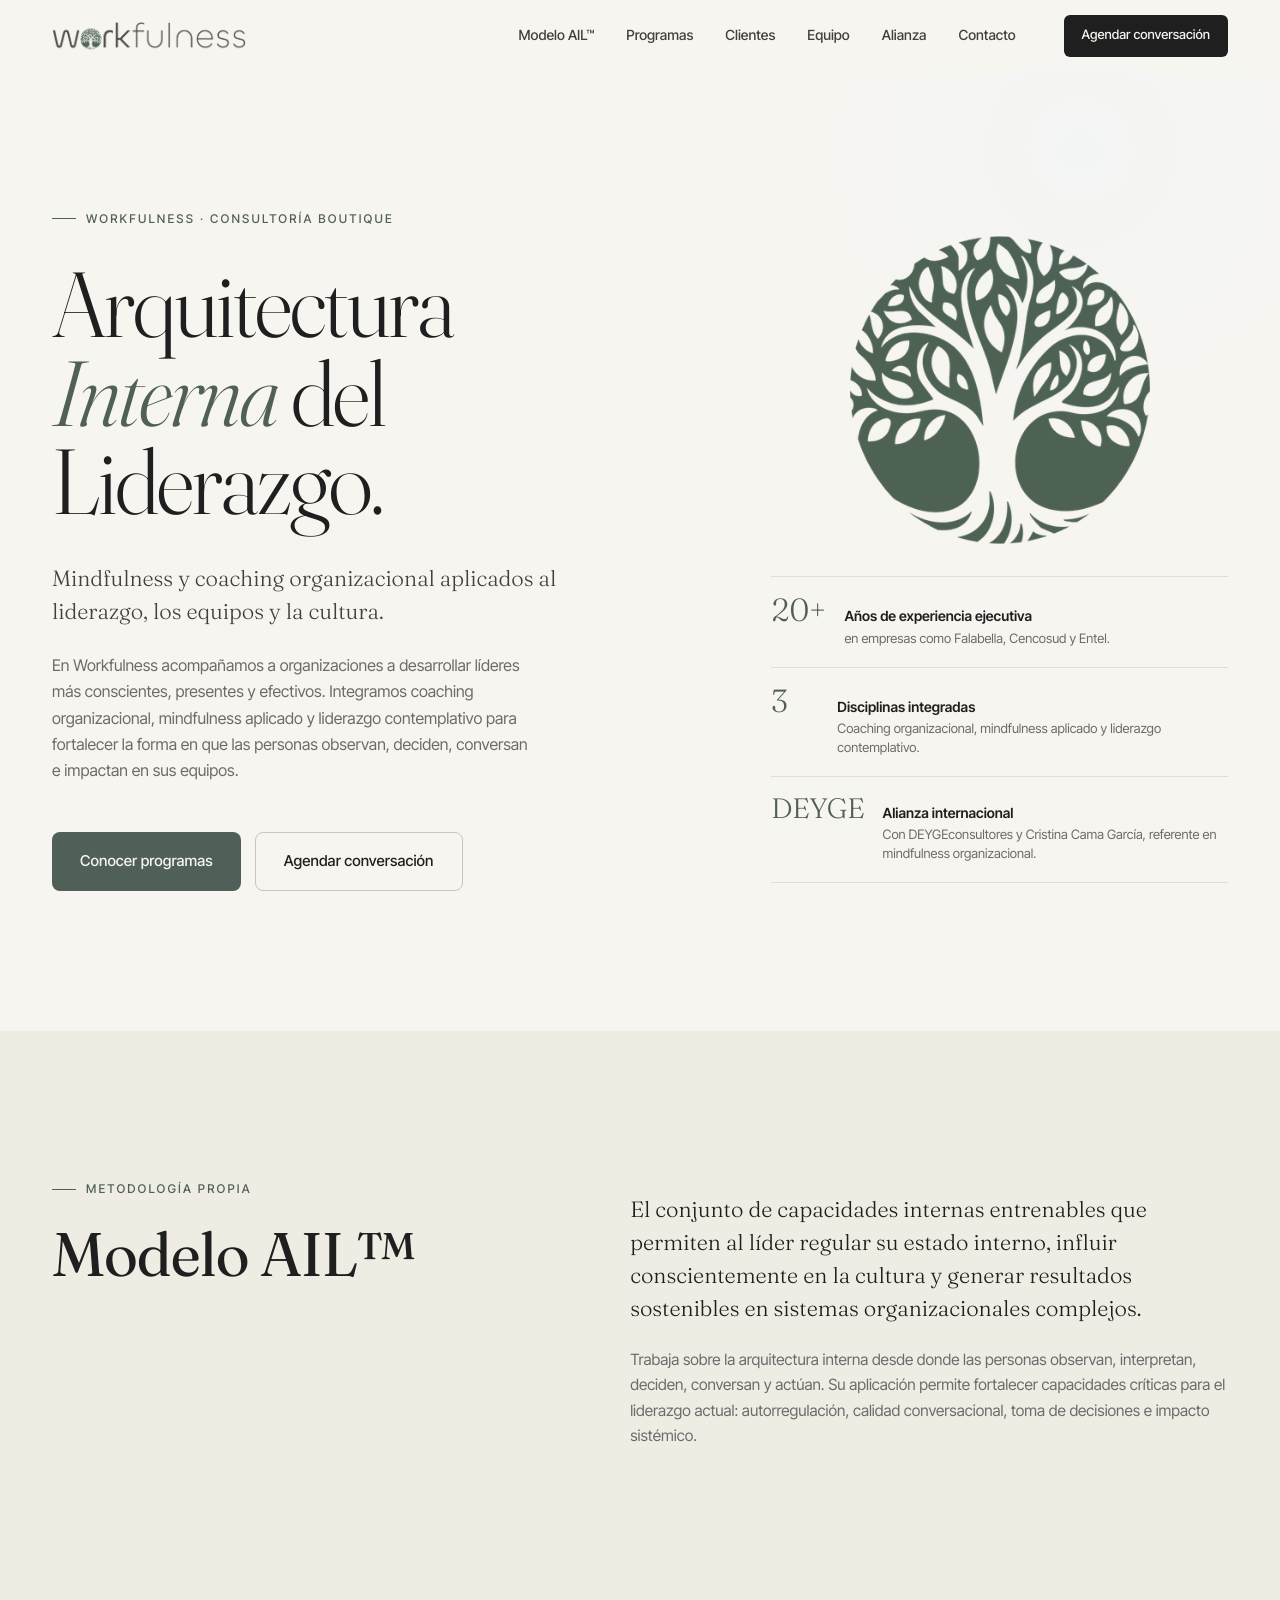
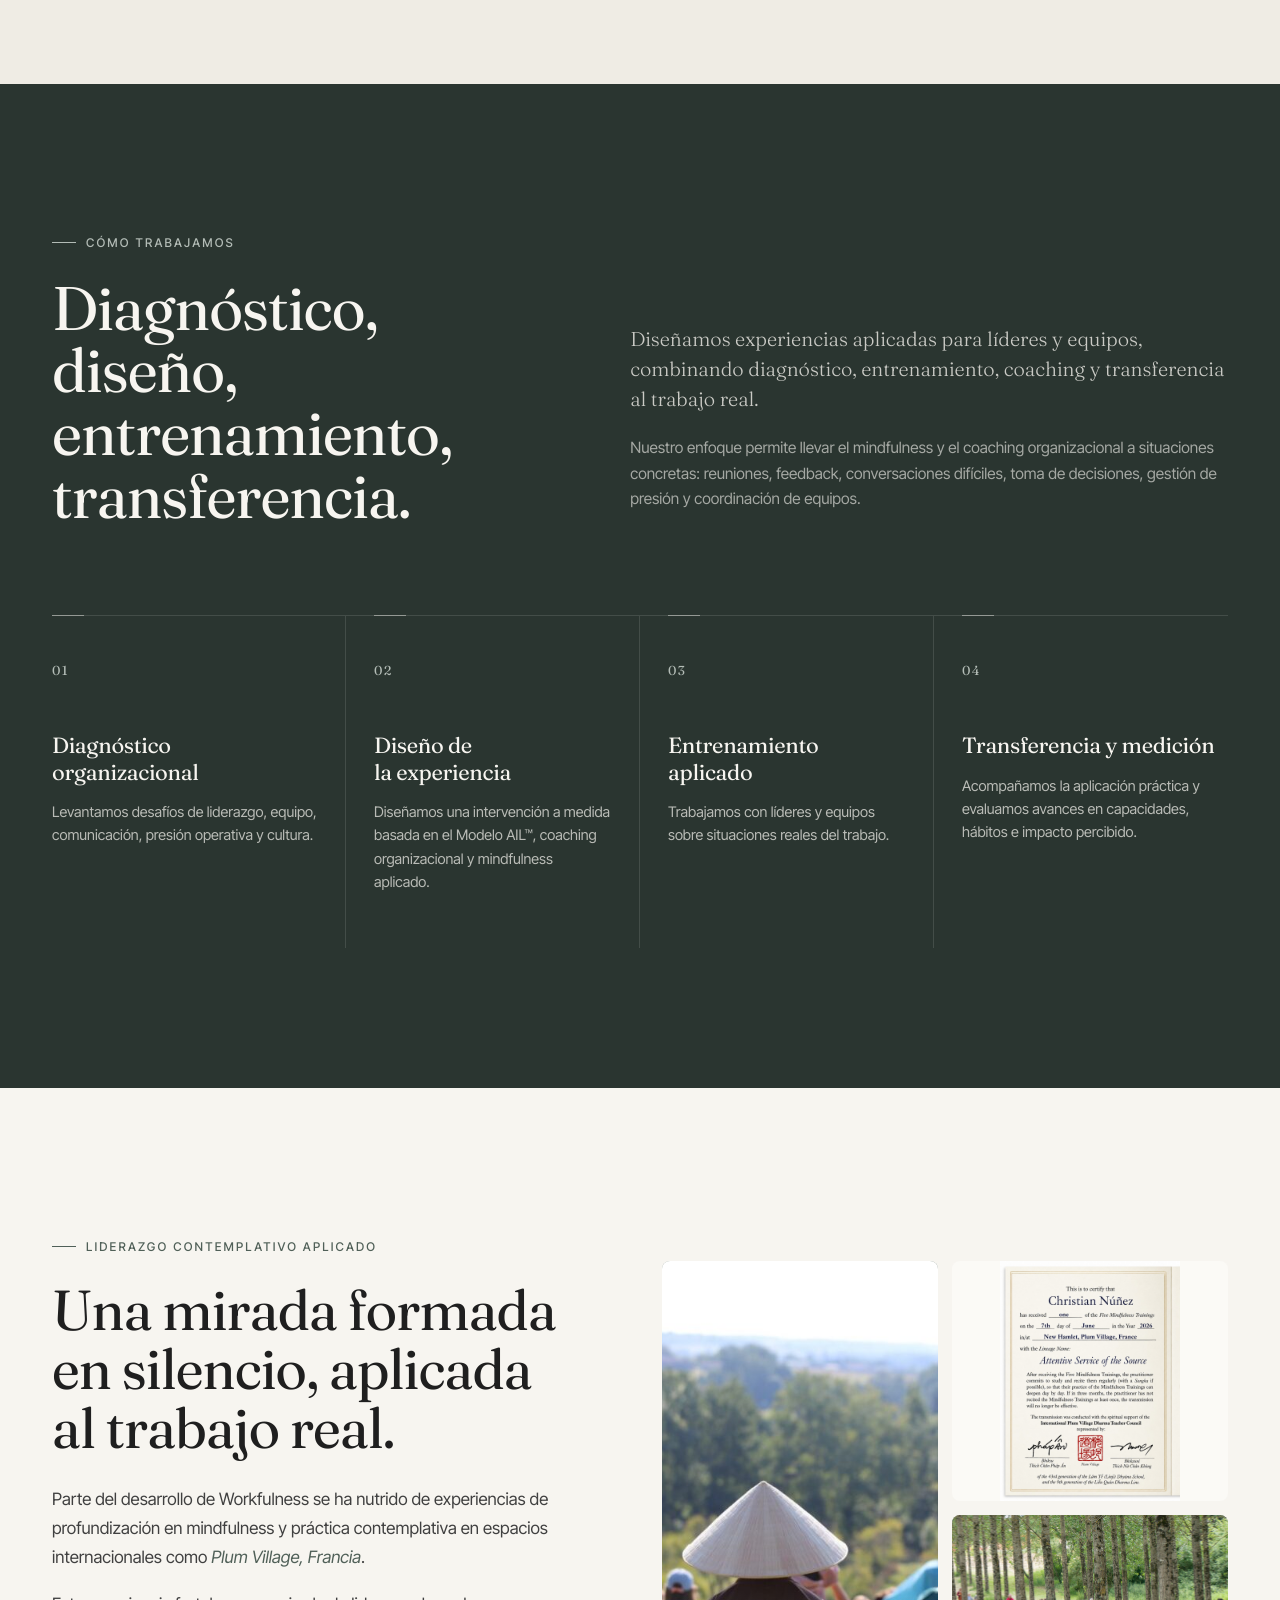
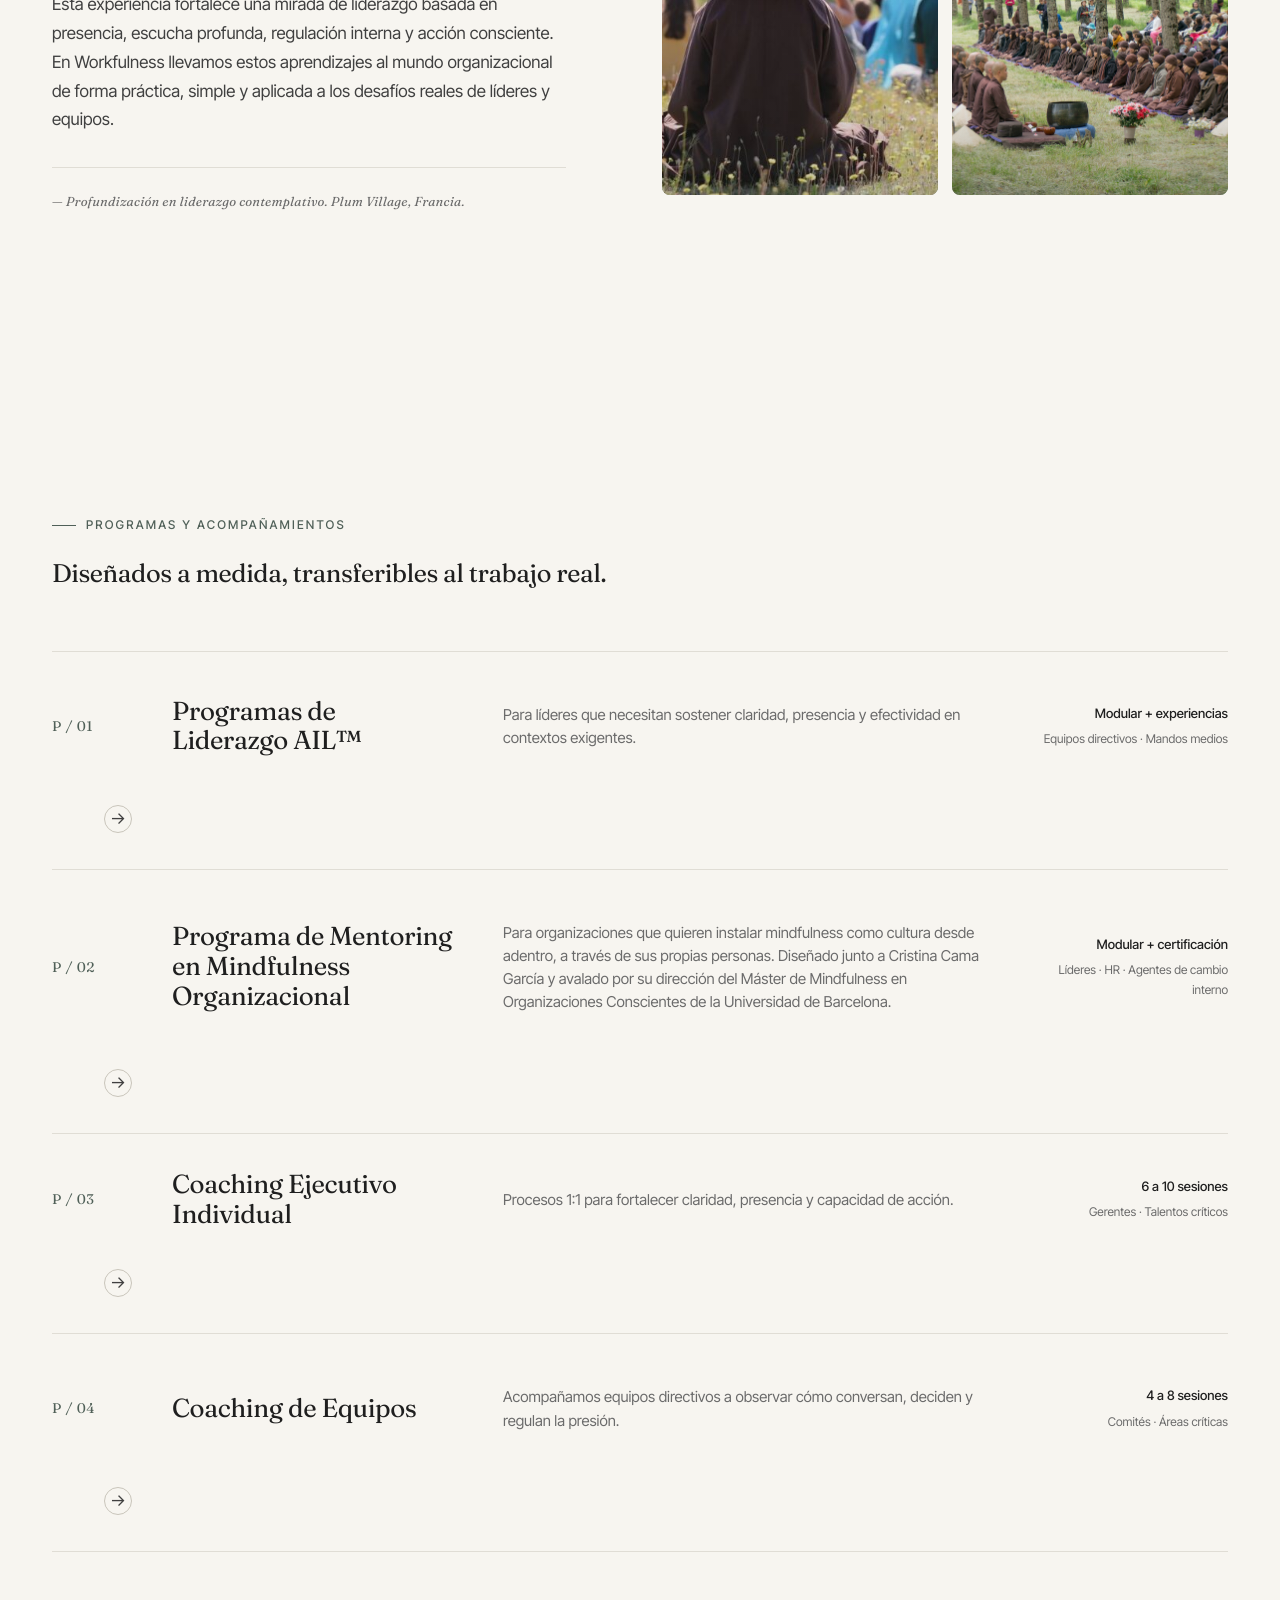
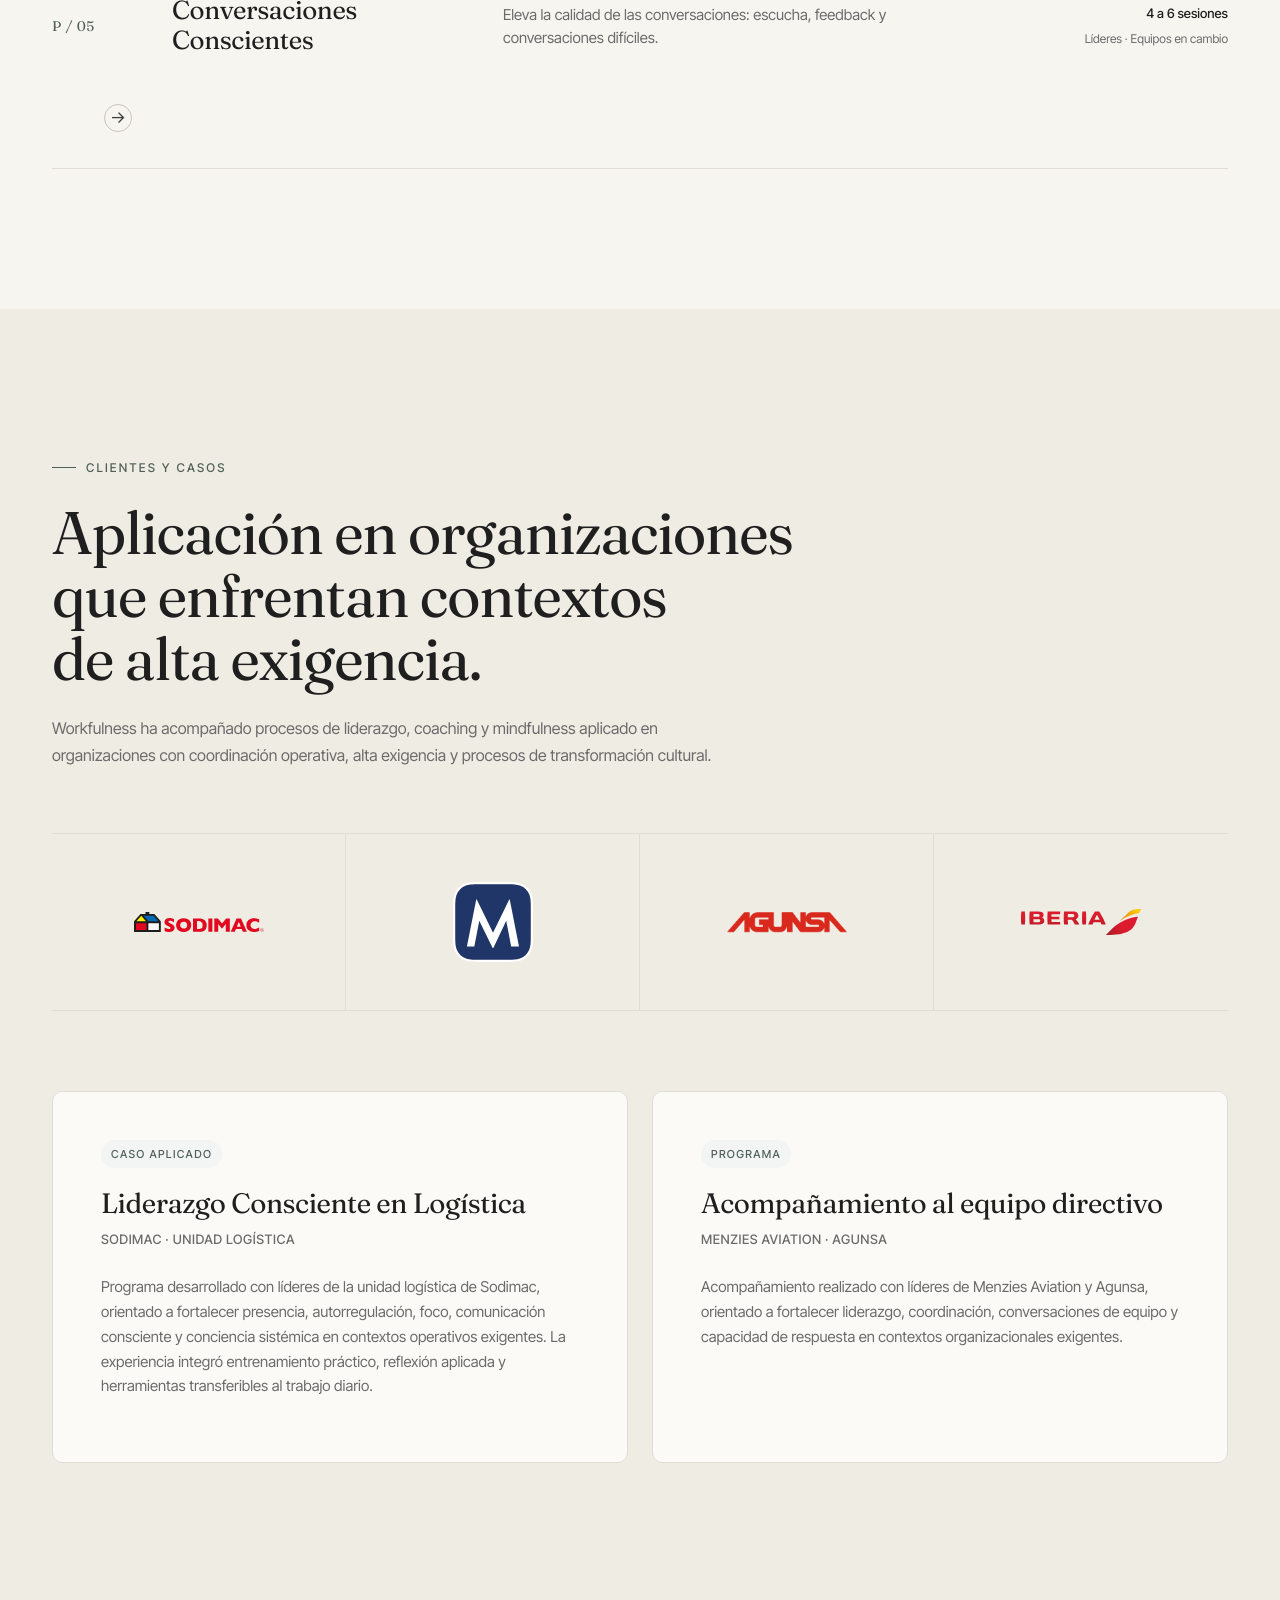
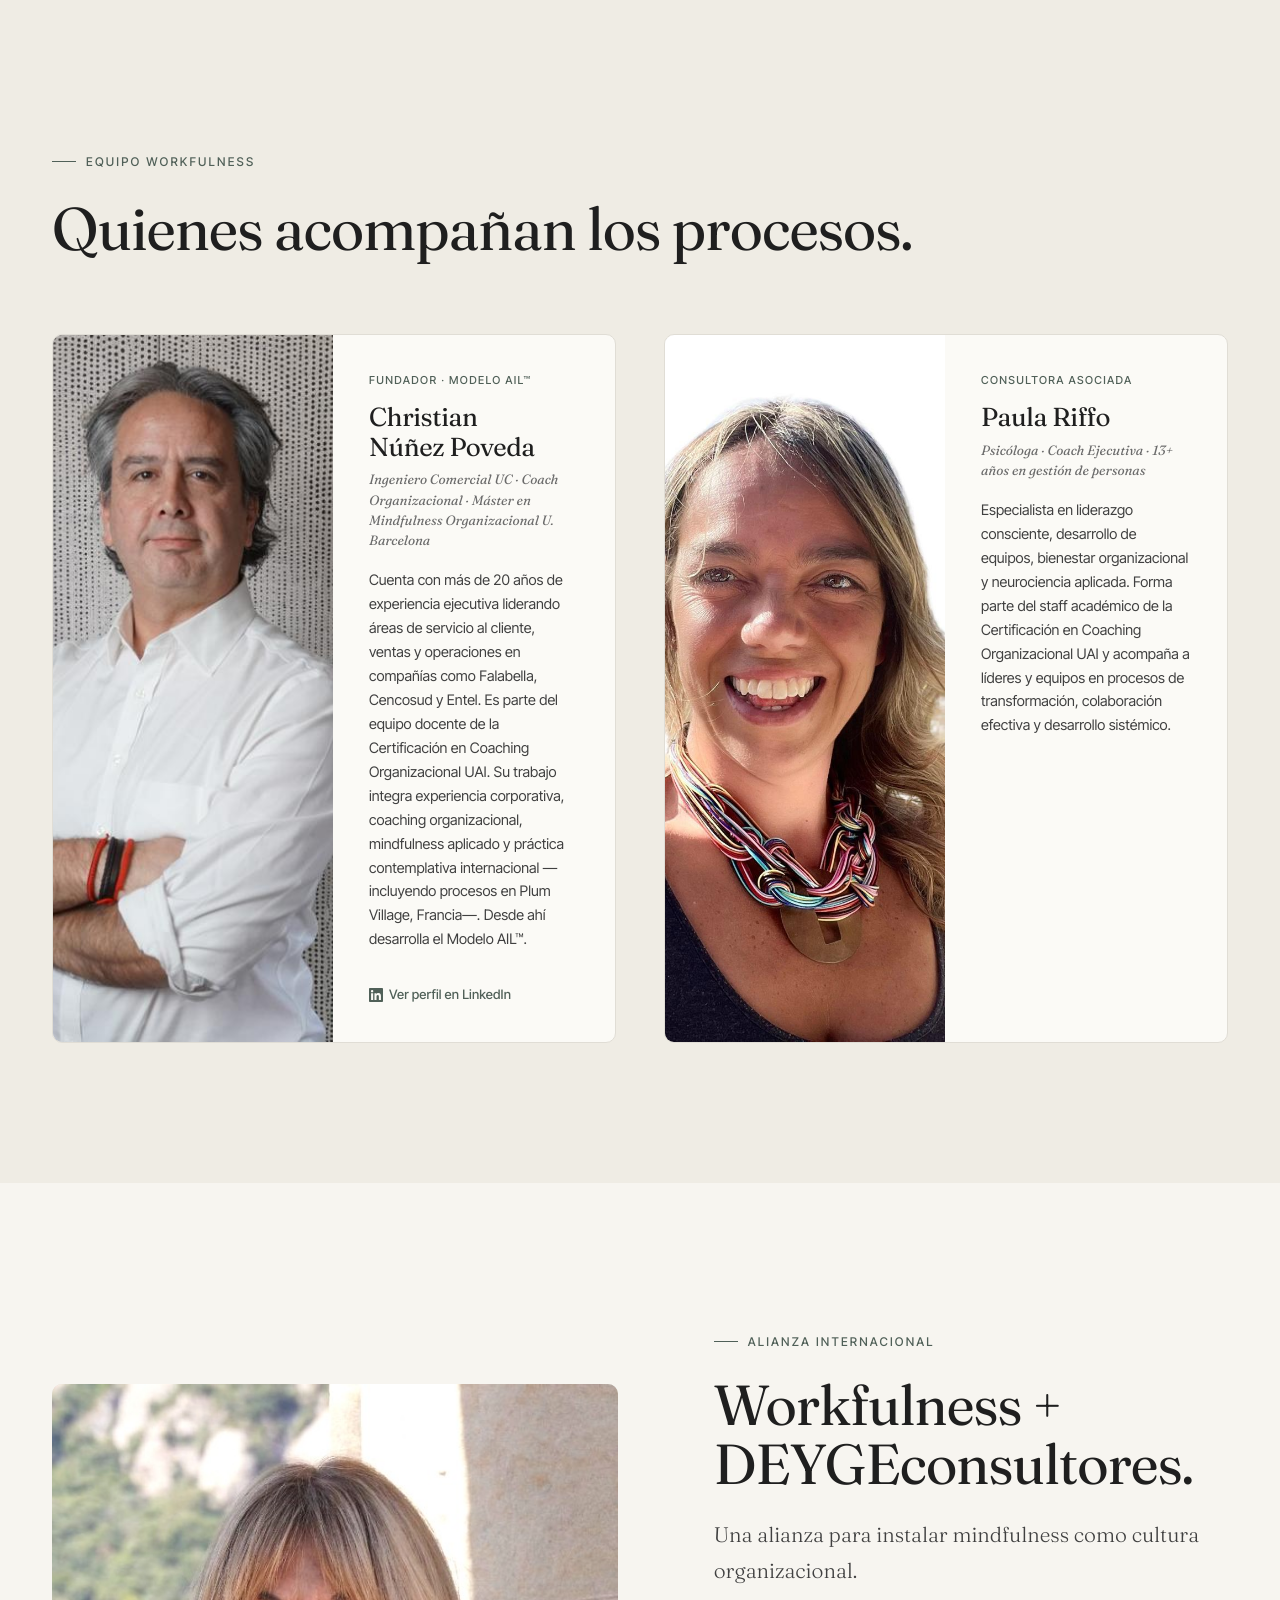
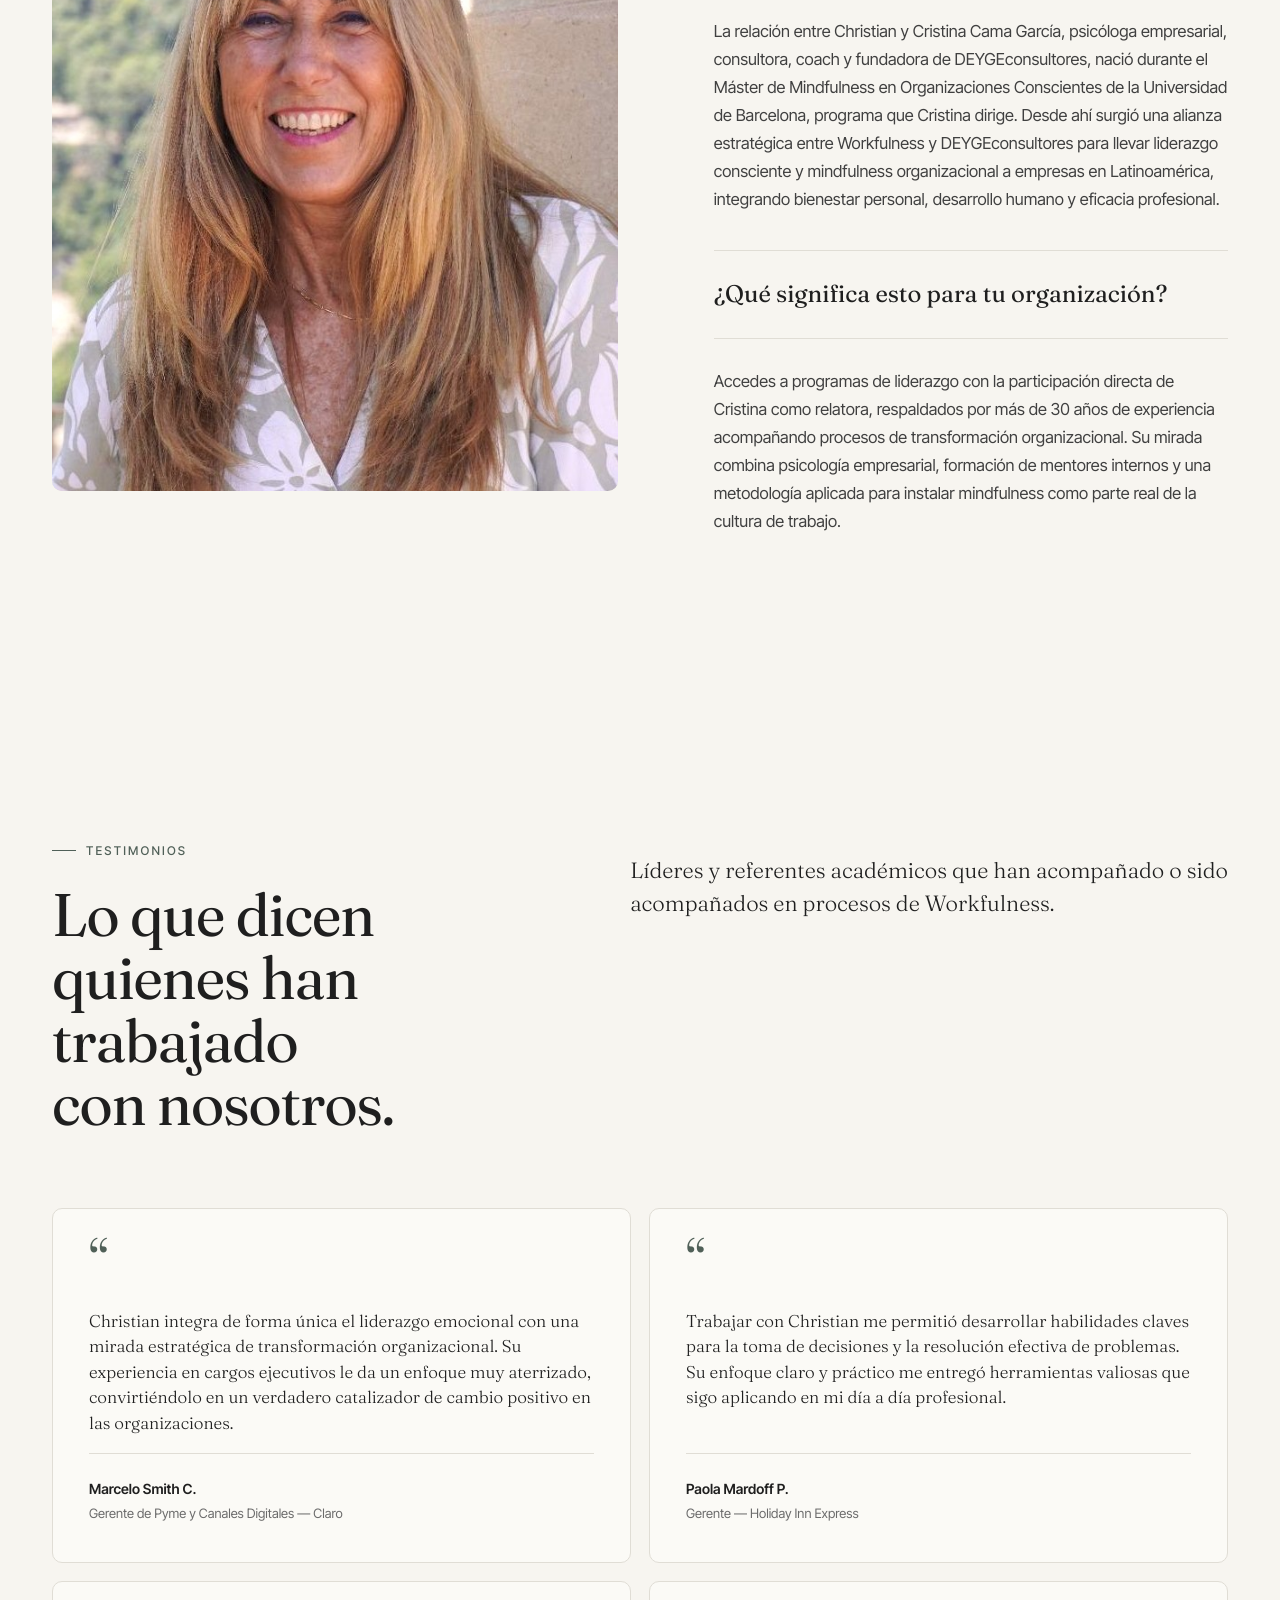
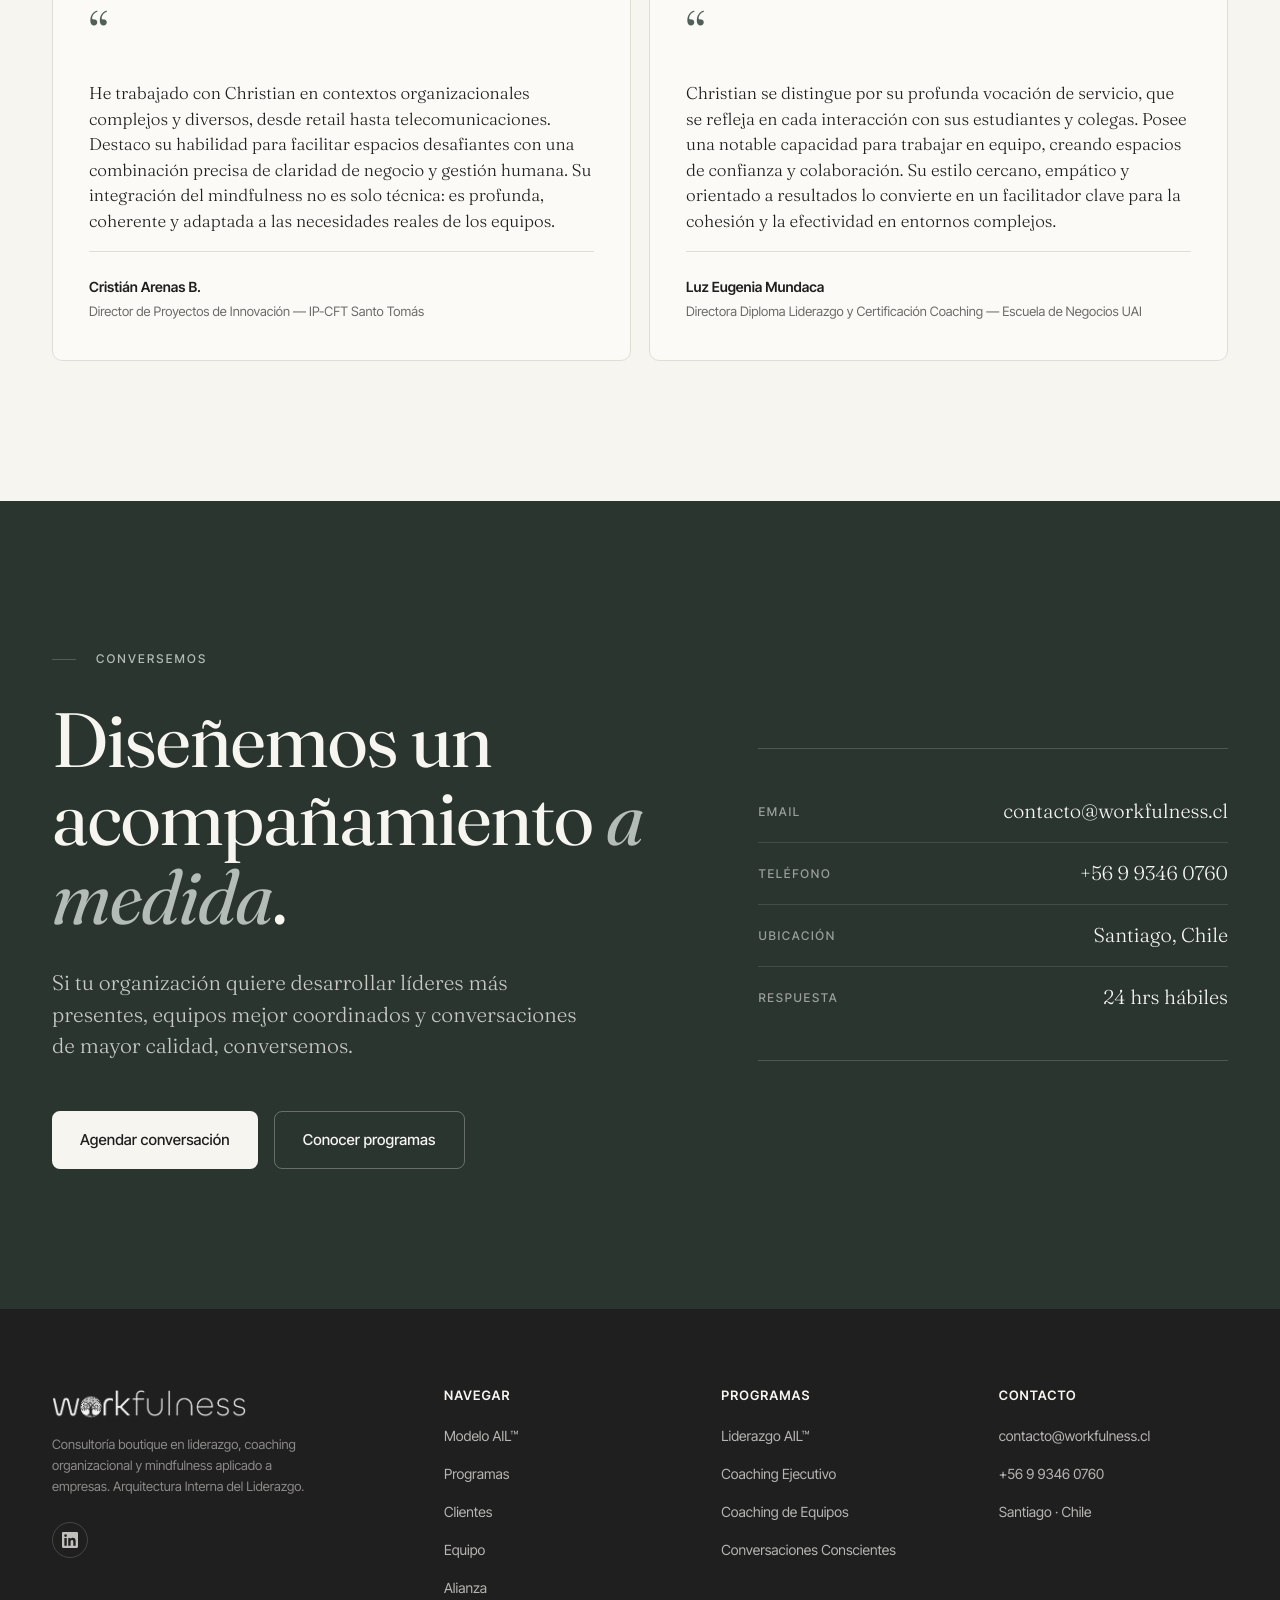
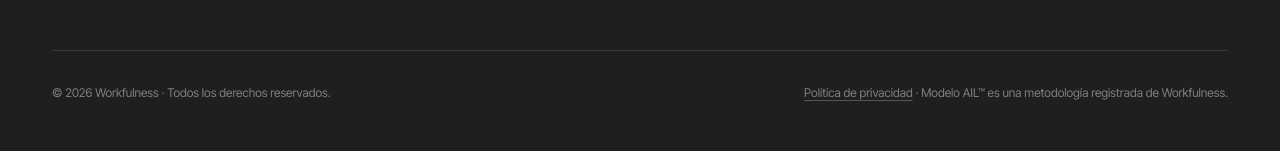
==== index.html @ abdb4aab "copy(programas): renombra P/02 a Programa de Mentoring en Mindfulness Organizacional Co-Authored-By:" ====
<!doctype html>
<html lang="es">
<head>
<meta charset="utf-8">
<meta name="viewport" content="width=device-width,initial-scale=1">
<title>Workfulness — Arquitectura Interna del Liderazgo | Consultoría Chile</title>
<meta name="description" content="Consultoría boutique chilena en liderazgo consciente, coaching organizacional y mindfulness aplicado. Modelo AIL™ para empresas de alta exigencia.">
<meta name="author" content="Workfulness">
<meta name="theme-color" content="#506058">

<link rel="icon" href="/favicon.ico" sizes="any">
<link rel="icon" type="image/png" sizes="32x32" href="/assets/favicon-32.png">
<link rel="icon" type="image/png" sizes="192x192" href="/assets/favicon-192.png">
<link rel="apple-touch-icon" href="/assets/apple-touch-icon.png">
<link rel="canonical" href="https://workfulness.cl/">

<meta property="og:type" content="website">
<meta property="og:locale" content="es_CL">
<meta property="og:site_name" content="Workfulness">
<meta property="og:url" content="https://workfulness.cl/">
<meta property="og:title" content="Workfulness — Arquitectura Interna del Liderazgo">
<meta property="og:description" content="Consultoría boutique en liderazgo consciente, coaching organizacional y mindfulness aplicado a empresas. Modelo AIL™.">
<meta property="og:image" content="https://workfulness.cl/assets/og-image.png">
<meta property="og:image:width" content="1200">
<meta property="og:image:height" content="630">

<meta name="twitter:card" content="summary_large_image">
<meta name="twitter:title" content="Workfulness — Arquitectura Interna del Liderazgo">
<meta name="twitter:description" content="Consultoría boutique en liderazgo consciente, coaching organizacional y mindfulness aplicado a empresas.">
<meta name="twitter:image" content="https://workfulness.cl/assets/og-image.png">

<link rel="preconnect" href="https://fonts.googleapis.com">
<link rel="preconnect" href="https://fonts.gstatic.com" crossorigin>
<link href="https://fonts.googleapis.com/css2?family=Fraunces:ital,opsz,wght@0,9..144,300;0,9..144,400;0,9..144,500;1,9..144,300;1,9..144,400&family=Inter+Tight:wght@300;400;500;600&display=swap" rel="stylesheet">
<style>
:root{
  --forest-900:#2a3530; --forest-800:#3a4942; --forest-700:#485851;
  --forest-600:#506058; --forest-500:#6c7d74; --forest-400:#8c9a92;
  --forest-300:#b3bcb6; --forest-200:#d4dad6; --forest-100:#e8ebe9; --forest-50:#f3f5f4;
  --graphite-900:#1f1f1f; --graphite-700:#404040; --graphite-500:#6b6b6b; --graphite-400:#8c8c8c; --graphite-300:#b8b8b8;
  --paper:#f7f5f0; --paper-2:#efece4; --bone:#fbfaf6; --line:#e0ddd5; --line-strong:#c9c5bb;
  --ease:cubic-bezier(.22,.61,.36,1);
  --container:1240px;
  --serif:'Fraunces','Times New Roman',Georgia,serif;
  --sans:'Inter Tight','Helvetica Neue',Arial,sans-serif;
}
*{box-sizing:border-box}
html{scroll-behavior:smooth}
body{margin:0;font-family:var(--sans);background:var(--paper);color:var(--graphite-700);font-size:17px;line-height:1.65;-webkit-font-smoothing:antialiased;text-rendering:geometricPrecision;font-feature-settings:"liga" 0,"dlig" 0,"clig" 0;font-variant-ligatures:no-common-ligatures no-discretionary-ligatures;font-variation-settings:"WONK" 0;overflow-x:hidden}
img{max-width:100%;display:block}
a{color:inherit;text-decoration:none}
h1,h2,h3,h4{font-family:var(--serif);font-weight:400;color:var(--graphite-900);margin:0;letter-spacing:-.015em;line-height:1.1;text-wrap:balance;font-feature-settings:"liga" 0,"dlig" 0,"clig" 0;font-variant-ligatures:no-common-ligatures no-discretionary-ligatures;font-variation-settings:"WONK" 0}

.container{max-width:var(--container);margin:0 auto;padding:0 32px}
.eyebrow{font-family:var(--sans);font-size:12px;font-weight:500;letter-spacing:.18em;text-transform:uppercase;color:var(--forest-600);display:inline-flex;align-items:center;gap:10px}
.eyebrow::before{content:"";width:24px;height:1px;background:var(--forest-600)}
.lead{font-family:var(--serif);font-weight:300;font-size:22px;line-height:1.5;color:var(--graphite-900);font-feature-settings:"liga" 0,"dlig" 0,"clig" 0;font-variant-ligatures:no-common-ligatures no-discretionary-ligatures}
section{padding:140px 0;position:relative}
.section-tight{padding:104px 0}

/* ======= HEADER ======= */
.header{position:fixed;top:0;left:0;right:0;z-index:50;backdrop-filter:saturate(140%) blur(14px);-webkit-backdrop-filter:saturate(140%) blur(14px);background:rgba(247,245,240,.78);border-bottom:1px solid transparent;transition:border-color .3s var(--ease),background .3s var(--ease)}
.header.scrolled{border-bottom-color:var(--line);background:rgba(247,245,240,.92)}
.header-inner{display:flex;align-items:center;height:72px;gap:48px}
.logo{display:flex;align-items:center;gap:8px;height:30px}
.logo img{height:30px;width:auto}
.nav{display:flex;gap:32px;margin-left:auto}
.nav a{font-size:14px;color:var(--graphite-700);font-weight:500;position:relative;padding:6px 0;transition:color .2s var(--ease)}
.nav a::after{content:"";position:absolute;bottom:-2px;left:0;right:0;height:1px;background:var(--forest-600);transform:scaleX(0);transform-origin:left;transition:transform .3s var(--ease)}
.nav a:hover{color:var(--graphite-900)}
.nav a:hover::after{transform:scaleX(1)}
.cta-header{font-size:13px;font-weight:500;background:var(--graphite-900);color:var(--paper);padding:10px 18px;border-radius:6px;transition:background .2s var(--ease)}
.cta-header:hover{background:var(--forest-700)}

/* ======= BTN ======= */
.btn{display:inline-flex;align-items:center;gap:10px;font-family:var(--sans);font-size:15px;font-weight:500;padding:16px 28px;border-radius:8px;border:0;cursor:pointer;transition:all .2s var(--ease);letter-spacing:.005em}
.btn-primary{background:var(--forest-600);color:var(--paper)}
.btn-primary:hover{background:var(--forest-700);transform:translateY(-1px)}
.btn-secondary{background:transparent;color:var(--graphite-900);border:1px solid var(--line-strong)}
.btn-secondary:hover{border-color:var(--forest-600);background:var(--forest-50)}
.btn-ghost{padding:0;background:transparent;color:var(--graphite-900);font-weight:500}
.btn-ghost .arrow{transition:transform .3s var(--ease);display:inline-block}
.btn-ghost:hover .arrow{transform:translateX(6px)}
.btn-ghost:hover{color:var(--forest-600)}

/* ======= HERO ======= */
.hero{padding:200px 0 140px;position:relative;overflow:hidden}
.hero-grid{display:grid;grid-template-columns:1.4fr 1fr;gap:80px;align-items:end}
.hero h1{font-size:clamp(56px,7.2vw,108px);line-height:.96;letter-spacing:-.025em;font-weight:300}
.hero h1 em{font-style:italic;font-weight:300;color:var(--forest-600)}
.hero .sub{font-family:var(--serif);font-weight:300;font-size:22px;line-height:1.5;color:var(--graphite-700);max-width:520px;margin-top:36px}
.hero .body{font-size:16px;color:var(--graphite-500);max-width:480px;margin-top:24px;line-height:1.65}
.hero-actions{display:flex;gap:14px;margin-top:48px;flex-wrap:wrap}
.hero-meta{padding-bottom:8px}
.hero-mark{margin:0 auto 32px;max-width:300px;width:100%;display:block;animation:hero-mark-breathe 11s ease-in-out infinite;transform-origin:50% 60%}
.hero-mark img{width:100%;height:auto;display:block;mix-blend-mode:multiply}
@keyframes hero-mark-breathe{0%,100%{transform:scale(1)}50%{transform:scale(1.025)}}
@media (prefers-reduced-motion: reduce){.hero-mark{animation:none}}
.hero-meta .stat{padding:18px 0;border-top:1px solid var(--line);display:grid;grid-template-columns:auto 1fr;gap:18px;align-items:baseline}
.hero-meta .num{min-width:48px}
.hero-meta .stat:last-child{border-bottom:1px solid var(--line)}
.hero-meta .num{font-family:var(--serif);font-size:32px;font-weight:300;color:var(--forest-600);line-height:1}
.hero-meta .lbl{font-size:13px;color:var(--graphite-500);line-height:1.45}
.hero-meta .lbl b{color:var(--graphite-900);font-weight:600;display:block;font-size:14px;margin-bottom:2px}

/* Subtle sage tint behind hero */
.hero::before{content:"";position:absolute;top:-200px;right:-150px;width:700px;height:700px;background:radial-gradient(circle at center,var(--forest-50) 0%,transparent 60%);z-index:-1;pointer-events:none}

/* ======= AIL MODEL ======= */
.section-ail{background:var(--paper-2)}
.ail-head{display:grid;grid-template-columns:1fr 1.2fr;gap:80px;margin-bottom:80px;align-items:start}
.ail-head h2{font-size:clamp(42px,4.8vw,68px);line-height:1.02}
.ail-cards{display:grid;grid-template-columns:repeat(4,1fr);gap:18px}
.ail-card{background:var(--bone);border:1px solid var(--line);border-radius:10px;padding:36px 32px;min-height:300px;display:flex;flex-direction:column;transition:transform .4s var(--ease),box-shadow .4s var(--ease),border-color .4s var(--ease)}
.ail-card:hover{transform:translateY(-4px);box-shadow:0 1px 1px rgba(40,50,45,.04),0 24px 48px -20px rgba(40,50,45,.18);border-color:var(--forest-300)}
.ail-card .num{font-family:var(--serif);font-size:14px;font-weight:400;color:var(--forest-600);letter-spacing:.04em}
.ail-card h3{font-family:var(--serif);font-size:26px;font-weight:400;line-height:1.15;margin-top:auto;color:var(--graphite-900)}
.ail-card p{font-size:14.5px;color:var(--graphite-500);line-height:1.55;margin-top:14px}
.ail-card .glyph{width:36px;height:36px;border-radius:50%;border:1px solid var(--forest-300);display:flex;align-items:center;justify-content:center;margin-top:24px}
.ail-card .glyph svg{width:18px;height:18px;stroke:var(--forest-600);stroke-width:1.4;fill:none}

/* ======= PLUM VILLAGE ======= */
.plum-grid{display:grid;grid-template-columns:1fr 1.1fr;gap:96px;align-items:center}
.plum-text h2{font-size:clamp(40px,4.4vw,60px);line-height:1.05;margin-top:24px}
.plum-text .body{margin-top:28px;font-size:17px;line-height:1.7;color:var(--graphite-700)}
.plum-cap{margin-top:32px;padding-top:24px;border-top:1px solid var(--line);font-size:13px;color:var(--graphite-500);letter-spacing:.02em;font-style:italic;font-family:var(--serif)}
.plum-photos{display:grid;grid-template-columns:1fr 1fr;grid-template-rows:240px 280px;gap:14px;position:relative}
.photo{position:relative;overflow:hidden;border-radius:10px;display:flex;align-items:center;justify-content:center}
.photo img{position:absolute;inset:0;width:100%;height:100%;object-fit:cover;display:block}
.photo.has-photo{background:#e0ddd5}
.photo.has-photo .ph-icon,.photo.has-photo .ph-label{display:none}
.photo{background:var(--forest-100);border-radius:8px;overflow:hidden;position:relative;display:flex;align-items:center;justify-content:center}
.photo .ph-label{position:absolute;bottom:14px;left:14px;font-size:11px;color:var(--graphite-500);letter-spacing:.08em;text-transform:uppercase;font-weight:500;background:rgba(247,245,240,.92);padding:6px 10px;border-radius:4px;backdrop-filter:blur(4px)}
.photo .ph-icon{width:48px;height:48px;opacity:.45;stroke:var(--forest-600);stroke-width:1.2;fill:none}
.plum-photos .p1{grid-column:1;grid-row:1/3;background:linear-gradient(135deg,#9faaa3 0%,#5e6b65 100%)}
.plum-photos .p2{grid-column:2;grid-row:1;background:linear-gradient(135deg,#cbd1cc 0%,#9aa49d 100%)}
.plum-photos .p3{grid-column:2;grid-row:2;background:linear-gradient(135deg,#aab3ad 0%,#727f78 100%)}
.photo::after{content:"";position:absolute;inset:0;background:linear-gradient(180deg,transparent 60%,rgba(20,28,24,.25) 100%);pointer-events:none}
.plum-photos .photo.is-doc{background:var(--bone)}
.plum-photos .photo.is-doc img{object-fit:contain}
.plum-photos .photo.is-doc::after{display:none}

/* ======= CÓMO TRABAJAMOS ======= */
.section-process{background:var(--forest-900);color:var(--paper)}
.section-process h2{color:var(--paper)}
.process-head{display:grid;grid-template-columns:1fr 1.2fr;gap:80px;margin-bottom:88px;align-items:end}
.process-head h2{font-size:clamp(42px,4.8vw,68px);line-height:1.02}
.process-head .lead{color:rgba(247,245,240,.78);font-size:20px}
.process-head .eyebrow{color:var(--forest-300)}
.process-head .eyebrow::before{background:var(--forest-300)}
.process-steps{display:grid;grid-template-columns:repeat(4,1fr);gap:0;border-top:1px solid rgba(247,245,240,.12)}
.step{padding:40px 28px;border-right:1px solid rgba(247,245,240,.12);position:relative}
.step:first-child{padding-left:0}
.step:last-child{border-right:0;padding-right:0}
.step .stp-num{font-family:var(--serif);font-size:13px;color:var(--forest-300);letter-spacing:.1em;font-weight:400}
.step h3{color:var(--paper);font-size:22px;font-weight:400;line-height:1.2;margin-top:48px;font-family:var(--serif)}
.step p{font-size:14.5px;color:rgba(247,245,240,.7);line-height:1.6;margin-top:16px}
.step::before{content:"";position:absolute;top:-1px;left:0;width:32px;height:1px;background:rgba(247,245,240,.45);transition:width .5s var(--ease),background .5s var(--ease)}
.step:not(:first-child)::before{left:28px}
.step:hover::before{width:60%;background:var(--paper)}

/* ======= PROGRAMAS ======= */
.programs-head{display:grid;grid-template-columns:1fr 1.2fr;gap:80px;margin-bottom:80px;align-items:end}
.programs-head h2{font-size:clamp(42px,4.8vw,68px);line-height:1.02}
.programs-list{display:grid;gap:0;border-top:1px solid var(--line)}
.program{display:grid;grid-template-columns:80px 1.2fr 2fr 200px;gap:40px;padding:36px 0;border-bottom:1px solid var(--line);align-items:center;cursor:pointer;transition:background .25s var(--ease),padding .25s var(--ease)}
.program:hover{background:var(--paper-2);padding-left:24px;padding-right:24px}
.program .pn{font-family:var(--serif);font-size:14px;color:var(--forest-600);letter-spacing:.04em}
.program h3{font-family:var(--serif);font-size:26px;font-weight:400;line-height:1.15}
.program .desc{font-size:15px;color:var(--graphite-500);line-height:1.55}
.program .meta{font-size:12px;color:var(--graphite-500);text-align:right}
.program .meta b{display:block;color:var(--graphite-900);font-weight:500;margin-bottom:4px;font-size:13px}
.program .arrow-small{width:28px;height:28px;border-radius:50%;border:1px solid var(--line-strong);display:inline-flex;align-items:center;justify-content:center;margin-left:auto;transition:all .25s var(--ease)}
.program:hover .arrow-small{background:var(--forest-600);border-color:var(--forest-600);color:var(--paper)}

/* ======= CLIENTES & CASOS ======= */
.section-clients{background:var(--paper-2)}
.clients-head{margin-bottom:64px}
.clients-head h2{font-size:clamp(42px,4.8vw,60px);line-height:1.05;max-width:760px}
.client-logos{display:grid;grid-template-columns:repeat(4,1fr);gap:0;border-top:1px solid var(--line);border-bottom:1px solid var(--line);margin-bottom:80px}
.client-logo{padding:48px 32px;display:flex;align-items:center;justify-content:center;border-right:1px solid var(--line);font-family:var(--serif);font-size:28px;font-weight:300;color:var(--graphite-700);letter-spacing:-.01em;transition:color .25s var(--ease)}
.client-logo:last-child{border-right:0}
.client-logo-img{height:auto}
.client-logo:hover{color:var(--forest-600)}
.cases{display:grid;grid-template-columns:1fr 1fr;gap:24px}
.case-card{background:var(--bone);border:1px solid var(--line);border-radius:10px;padding:48px;display:flex;flex-direction:column;transition:transform .4s var(--ease),box-shadow .4s var(--ease)}
.case-card:hover{transform:translateY(-4px);box-shadow:0 24px 48px -20px rgba(40,50,45,.18)}
.case-card .tag{display:inline-flex;font-size:11px;font-weight:500;letter-spacing:.12em;text-transform:uppercase;color:var(--forest-600);background:var(--forest-50);padding:5px 10px;border-radius:999px;width:fit-content}
.case-card h3{font-family:var(--serif);font-size:28px;font-weight:400;margin-top:20px;line-height:1.2}
.case-card .who{font-size:13px;color:var(--graphite-500);margin-top:8px;font-weight:500;letter-spacing:.04em;text-transform:uppercase}
.case-card p{font-size:15px;color:var(--graphite-500);line-height:1.65;margin-top:24px}
.case-card .cta-row{margin-top:32px;padding-top:24px;border-top:1px solid var(--line)}

/* ======= ALIANZA ======= */
.alianza-grid{display:grid;grid-template-columns:1.1fr 1fr;gap:96px;align-items:center}
.alianza-photo{aspect-ratio:4/5;background:linear-gradient(135deg,#a8b0a9 0%,#5d6a63 100%);border-radius:10px;position:relative;overflow:hidden}
.alianza-photo::after{content:"";position:absolute;inset:0;background:linear-gradient(180deg,transparent 50%,rgba(20,28,24,.4) 100%)}
.alianza-photo .ph-label{position:absolute;bottom:20px;left:20px;font-size:11px;color:var(--graphite-500);letter-spacing:.08em;text-transform:uppercase;font-weight:500;background:rgba(247,245,240,.92);padding:8px 12px;border-radius:4px;z-index:2}
.alianza-photo.has-photo{background:#e0ddd5}
.alianza-photo.has-photo::after{display:none}
.alianza-photo img{width:100%;height:100%;object-fit:cover;object-position:center top;display:block}
.alianza-text h2{font-size:clamp(40px,4.4vw,58px);line-height:1.05;margin-top:24px}
.alianza-text .who-block{margin-top:36px;padding:24px 0;border-top:1px solid var(--line);border-bottom:1px solid var(--line)}
.alianza-text .who-name{font-family:var(--serif);font-size:24px;font-weight:400;color:var(--graphite-900)}
.alianza-text .who-role{font-size:14px;color:var(--graphite-500);margin-top:6px;line-height:1.5}
.alianza-text p{margin-top:28px;font-size:16.5px;color:var(--graphite-700);line-height:1.7}
.alianza-cap{margin-top:24px;font-size:13px;color:var(--graphite-500);font-style:italic;font-family:var(--serif)}

/* ======= EQUIPO ======= */
.section-team{background:var(--paper-2)}
.team-head{margin-bottom:72px}
.team-grid{display:grid;grid-template-columns:1fr 1fr;gap:48px}
.member{background:var(--bone);border:1px solid var(--line);border-radius:10px;overflow:hidden;display:grid;grid-template-columns:280px 1fr;gap:0;transition:transform .4s var(--ease),box-shadow .4s var(--ease)}
.member:hover{transform:translateY(-4px);box-shadow:0 24px 48px -20px rgba(40,50,45,.18)}
.member .photo-col{background:linear-gradient(135deg,#9aa49d 0%,#5d6a63 100%);min-height:340px;position:relative;overflow:hidden}
.member .photo-col::after{content:"";position:absolute;inset:0;background:linear-gradient(180deg,transparent 50%,rgba(20,28,24,.35) 100%)}
.member .photo-col .ph-icon{position:absolute;top:50%;left:50%;transform:translate(-50%,-50%);width:48px;height:48px;opacity:.5;stroke:var(--paper);stroke-width:1.2;fill:none}
.member .photo-col.has-photo{background:#e0ddd5}
.member .photo-col.has-photo::after{display:none}
.member .photo-col img{position:absolute;inset:0;width:100%;height:100%;object-fit:cover;display:block}
.member .info{padding:36px 36px 36px 36px;display:flex;flex-direction:column}
.member .role-tag{font-size:11px;letter-spacing:.12em;text-transform:uppercase;color:var(--forest-600);font-weight:500}
.member h3{font-family:var(--serif);font-size:26px;margin-top:14px;line-height:1.15;font-weight:400}
.member .credentials{font-size:13.5px;color:var(--graphite-500);margin-top:8px;line-height:1.5;font-style:italic;font-family:var(--serif)}
.member .bio{font-size:14.5px;color:var(--graphite-700);line-height:1.65;margin-top:18px}
.member .li-link{display:inline-flex;align-items:center;gap:6px;margin-top:18px;font-size:13px;color:var(--forest-600);font-weight:500;letter-spacing:.01em;text-decoration:none;align-self:flex-start;transition:color .2s var(--ease)}
.member .li-link:hover{color:var(--forest-700)}
.member .li-link svg{width:14px;height:14px;fill:currentColor}

/* ======= TESTIMONIOS ======= */
.testimonials-head{margin-bottom:72px;display:grid;grid-template-columns:1fr 1.2fr;gap:80px;align-items:start}
.testimonials-head h2{font-size:clamp(42px,4.8vw,60px);line-height:1.05}
.testimonials-grid{display:grid;grid-template-columns:repeat(2,1fr);gap:18px}
.testimonial{background:var(--bone);border:1px solid var(--line);border-radius:10px;padding:36px;display:flex;flex-direction:column;min-height:280px}
.testimonial .quote-mark{font-family:var(--serif);font-size:64px;line-height:.6;color:var(--forest-600);font-weight:300;margin-bottom:8px}
.testimonial p{font-family:var(--serif);font-size:17px;line-height:1.5;color:var(--graphite-900);font-weight:300}
.testimonial .attr{margin-top:auto;padding-top:24px;border-top:1px solid var(--line)}
.testimonial .attr .name{font-size:14px;font-weight:600;color:var(--graphite-900)}
.testimonial .attr .role{font-size:13px;color:var(--graphite-500);margin-top:3px}

/* ======= CONTACTO ======= */
.section-contact{background:var(--forest-900);color:var(--paper)}
.contact-grid{display:grid;grid-template-columns:1.3fr 1fr;gap:96px;align-items:center}
.contact-grid h2{color:var(--paper);font-size:clamp(48px,6vw,84px);line-height:1.02}
.contact-grid h2 em{color:var(--forest-300);font-style:italic}
.contact-grid .lead{color:rgba(247,245,240,.78);margin-top:32px;font-size:21px;max-width:540px}
.contact-cta{margin-top:48px;display:flex;gap:16px;flex-wrap:wrap}
.contact-cta .btn-primary{background:var(--paper);color:var(--graphite-900)}
.contact-cta .btn-primary:hover{background:var(--bone)}
.contact-cta .btn-secondary{color:var(--paper);border-color:rgba(247,245,240,.3)}
.contact-cta .btn-secondary:hover{border-color:var(--paper);background:rgba(247,245,240,.08)}
.contact-info{padding:32px 0;border-top:1px solid rgba(247,245,240,.18);border-bottom:1px solid rgba(247,245,240,.18)}
.contact-info .row{display:flex;justify-content:space-between;align-items:center;padding:14px 0}
.contact-info .row + .row{border-top:1px solid rgba(247,245,240,.12)}
.contact-info .lbl{font-size:12px;letter-spacing:.14em;text-transform:uppercase;color:rgba(247,245,240,.55);font-weight:500}
.contact-info .val{font-family:var(--serif);font-size:20px;color:var(--paper);font-weight:300}

/* ======= FOOTER ======= */
.footer{background:var(--graphite-900);color:rgba(247,245,240,.7);padding:80px 0 48px}
.footer-grid{display:grid;grid-template-columns:1.5fr 1fr 1fr 1fr;gap:48px;padding-bottom:48px;border-bottom:1px solid rgba(247,245,240,.12)}
.footer .logo-mini img{height:30px;filter:brightness(0) invert(1);opacity:.95}
.footer .ft-tag{font-size:13px;color:rgba(247,245,240,.5);margin-top:16px;line-height:1.6;max-width:280px}
.footer h4{font-family:var(--sans);color:var(--paper);font-size:13px;font-weight:600;letter-spacing:.08em;text-transform:uppercase;margin-bottom:18px}
.footer ul{list-style:none;padding:0;margin:0;display:flex;flex-direction:column;gap:10px}
.footer ul a{font-size:14px;color:rgba(247,245,240,.7);transition:color .2s var(--ease)}
.footer ul a:hover{color:var(--paper)}
.footer-bottom{padding-top:32px;display:flex;justify-content:space-between;font-size:12px;color:rgba(247,245,240,.45)}

/* ======= MOBILE MENU ======= */
.menu-toggle{display:none;background:transparent;border:0;padding:8px;margin-left:auto;cursor:pointer;width:40px;height:40px;align-items:center;justify-content:center;flex-direction:column;gap:5px;border-radius:6px;transition:background .2s var(--ease)}
.menu-toggle:hover{background:var(--forest-50)}
.menu-toggle span{display:block;width:22px;height:1.5px;background:var(--graphite-900);transition:transform .35s var(--ease),opacity .25s var(--ease)}
.menu-toggle.open span:nth-child(1){transform:translateY(6.5px) rotate(45deg)}
.menu-toggle.open span:nth-child(2){opacity:0}
.menu-toggle.open span:nth-child(3){transform:translateY(-6.5px) rotate(-45deg)}
.mobile-nav{position:fixed;inset:72px 0 0 0;background:var(--paper);z-index:49;padding:40px 32px;display:none;flex-direction:column;gap:0;transform:translateY(-8px);opacity:0;transition:opacity .3s var(--ease),transform .35s var(--ease)}
.mobile-nav.open{display:flex;opacity:1;transform:none}
.mobile-nav a{font-family:var(--serif);font-size:28px;font-weight:300;color:var(--graphite-900);padding:18px 0;border-bottom:1px solid var(--line);transition:color .2s var(--ease),padding-left .25s var(--ease)}
.mobile-nav a:hover{color:var(--forest-600);padding-left:8px}
.mobile-nav .mobile-cta{margin-top:32px;background:var(--graphite-900);color:var(--paper);font-family:var(--sans);font-size:15px;font-weight:500;padding:18px 24px;border-radius:8px;text-align:center;border-bottom:0}
.mobile-nav .mobile-cta:hover{background:var(--forest-700);padding-left:24px}
body.menu-open{overflow:hidden}

/* ======= WHATSAPP FLOATING ======= */
.wa-float{position:fixed;bottom:24px;right:24px;width:56px;height:56px;border-radius:50%;background:#25d366;display:flex;align-items:center;justify-content:center;box-shadow:0 6px 20px rgba(20,28,24,.18),0 1px 3px rgba(20,28,24,.12);z-index:48;transition:transform .25s var(--ease),box-shadow .25s var(--ease);opacity:0;transform:translateY(12px) scale(.9);pointer-events:none}
.wa-float.shown{opacity:1;transform:none;pointer-events:auto}
.wa-float:hover{transform:translateY(-3px);box-shadow:0 12px 28px rgba(20,28,24,.22),0 2px 4px rgba(20,28,24,.14)}
.wa-float svg{width:28px;height:28px;fill:#fff}
.wa-float::after{content:"";position:absolute;inset:0;border-radius:50%;border:2px solid #25d366;animation:wa-pulse 2.2s var(--ease) infinite;opacity:.6}
@keyframes wa-pulse{0%{transform:scale(1);opacity:.6}80%{transform:scale(1.45);opacity:0}100%{transform:scale(1.45);opacity:0}}

/* ======= SOCIAL ICONS FOOTER ======= */
[hidden]{display:none !important}
.footer-social{display:flex;gap:12px;margin-top:24px}
.footer-social a{width:36px;height:36px;border-radius:50%;border:1px solid rgba(247,245,240,.18);display:flex;align-items:center;justify-content:center;transition:border-color .2s var(--ease),background .2s var(--ease)}
.footer-social a:hover{border-color:var(--paper);background:rgba(247,245,240,.06)}
.footer-social svg{width:16px;height:16px;fill:rgba(247,245,240,.75);transition:fill .2s var(--ease)}
.footer-social a:hover svg{fill:var(--paper)}

/* ======= REVEAL ANIMS ======= */
.reveal{opacity:0;transform:translateY(20px);transition:opacity .9s var(--ease),transform .9s var(--ease)}
.reveal.in{opacity:1;transform:none}
.reveal-stagger > *{opacity:0;transform:translateY(16px);transition:opacity .8s var(--ease),transform .8s var(--ease)}
.reveal-stagger.in > *{opacity:1;transform:none}
.reveal-stagger.in > *:nth-child(1){transition-delay:0ms}
.reveal-stagger.in > *:nth-child(2){transition-delay:80ms}
.reveal-stagger.in > *:nth-child(3){transition-delay:160ms}
.reveal-stagger.in > *:nth-child(4){transition-delay:240ms}
.reveal-stagger.in > *:nth-child(5){transition-delay:320ms}

/* ======= RESPONSIVE ======= */
@media (max-width:1024px){
  .hero-grid,.ail-head,.process-head,.programs-head,.plum-grid,.alianza-grid,.contact-grid,.testimonials-head{grid-template-columns:1fr;gap:48px}
  .ail-cards,.testimonials-grid{grid-template-columns:repeat(2,1fr)}
  .process-steps{grid-template-columns:repeat(2,1fr)}
  .step:nth-child(2n){border-right:0}
  .cases,.team-grid{grid-template-columns:1fr}
  .program{grid-template-columns:60px 1fr 200px;gap:24px}
  .program .desc{display:none}
  .nav{display:none}
  .menu-toggle{display:flex}
  .cta-header{display:none}
  section{padding:96px 0}
  .footer-grid{grid-template-columns:1fr 1fr;gap:32px}
}
@media (max-width:640px){
  .container{padding:0 20px}
  .ail-cards,.testimonials-grid,.client-logos{grid-template-columns:1fr}
  .client-logo{border-right:0;border-bottom:1px solid var(--line)}
  .process-steps{grid-template-columns:1fr}
  .step{border-right:0;border-bottom:1px solid rgba(247,245,240,.12)}
  .program{grid-template-columns:48px 1fr 40px;gap:16px}
  .program .meta{display:none}
  .member{grid-template-columns:1fr}
  .member .photo-col{min-height:280px}
  .hero{padding:128px 0 72px}
  section{padding:80px 0}

  /* Typography rescale */
  body{font-size:16px}
  h1,h2,h3,h4,p{overflow-wrap:break-word;word-wrap:break-word}
  .hero h1{font-size:clamp(42px,11.5vw,58px);line-height:1.02;letter-spacing:-.02em}
  .hero .sub{font-size:18px;margin-top:24px}
  .hero .body{font-size:15px;margin-top:20px}
  .hero-actions{margin-top:32px}
  .ail-head h2,.process-head h2,.programs-head h2{font-size:clamp(32px,8.5vw,42px);line-height:1.06}
  .plum-text h2,.alianza-text h2,.testimonials-head h2,.clients-head h2{font-size:clamp(30px,8vw,40px);line-height:1.08}
  .contact-grid h2{font-size:clamp(34px,9.2vw,46px);line-height:1.05}
  .section-team h2{font-size:clamp(32px,8.5vw,42px)}
  .lead{font-size:18px}
  .eyebrow{font-size:11px}

  /* Grid items: avoid intrinsic min-content overflow */
  .container,.container > *,.ail-head > *,.contact-grid > *,.plum-grid > *,
  .alianza-grid > *,.process-head > *,.testimonials-head > *,.programs-head > *,
  .hero-grid > *,.team-grid > *,.member > *,.ail-cards > *,
  .process-steps > *,.programs-list > *,.cases > *,.testimonials-grid > *,
  .footer-grid > *{min-width:0}

  /* Hero: stats compact */
  .hero-meta .stat{padding:14px 0;gap:14px}
  .hero-meta .num{font-size:28px;min-width:44px}
  .stat .num[style*="DEYGE"]{font-size:20px!important}

  /* Program cards: tighter */
  .program{padding:24px 0}
  .program .pn{font-size:11px}
  .program h3{font-size:20px}
  .program .arrow-small{width:32px;height:32px}

  /* AIL section padding */
  .ail-head{margin-bottom:48px;gap:32px}

  /* Process: dark section */
  .process-steps .step{padding:32px 0}
  .step h3{font-size:22px}

  /* Plum Village photos: stack better */
  .plum-photos{grid-template-columns:1fr;grid-template-rows:auto;gap:12px}
  .plum-photos .p1,.plum-photos .p2,.plum-photos .p3{grid-column:1;grid-row:auto;aspect-ratio:4/3;min-height:220px}
  .plum-photos .p1{aspect-ratio:3/4;min-height:340px}

  /* Alianza */
  .alianza-photo{max-width:100%}

  /* Testimonials cards */
  .testimonial{padding:32px 24px}
  .testimonial p{font-size:15px}

  /* Member card photo positioning */
  .member .info{padding:28px 24px}
  .member h3{font-size:24px}

  /* Contact */
  .section-contact{padding:80px 0}
  .contact-grid{gap:32px}
  .contact-info{padding:24px 0}
  .contact-cta{flex-direction:column;align-items:stretch}
  .contact-cta .btn{justify-content:center;text-align:center;width:100%}

  /* Footer */
  .footer-grid{grid-template-columns:1fr;gap:32px}
  .footer{padding:64px 0 32px}

  /* WhatsApp float: smaller */
  .wa-float{width:48px;height:48px;bottom:18px;right:18px}
  .wa-float svg{width:24px;height:24px}

  /* Header: tighter logo */
  .logo img{height:26px}
  .header-inner{height:64px}
  .mobile-nav{inset:64px 0 0 0;padding:32px 20px}
  .mobile-nav a{font-size:24px;padding:14px 0}
}

@media (max-width:380px){
  .container{padding:0 16px}
  .hero h1{font-size:clamp(38px,11vw,48px)}
  .contact-grid h2{font-size:clamp(32px,9vw,42px)}
}
</style>
</head>
<body>

<!-- ============= HEADER ============= -->
<header class="header" id="header">
  <div class="container header-inner">
    <a href="#" class="logo"><img src="assets/workfulness-logo-full.png" alt="Workfulness"></a>
    <nav class="nav">
      <a href="#ail">Modelo AIL™</a>
      <a href="#programas">Programas</a>
      <a href="#clientes">Clientes</a>
      <a href="#equipo">Equipo</a>
      <a href="#alianza">Alianza</a>
      <a href="#contacto">Contacto</a>
    </nav>
    <a href="#contacto" class="cta-header">Agendar conversación</a>
    <button class="menu-toggle" id="menuToggle" aria-label="Abrir menú" aria-expanded="false" aria-controls="mobileNav">
      <span></span><span></span><span></span>
    </button>
  </div>
</header>
<nav class="mobile-nav" id="mobileNav" aria-hidden="true">
  <a href="#ail">Modelo AIL™</a>
  <a href="#programas">Programas</a>
  <a href="#clientes">Clientes</a>
  <a href="#equipo">Equipo</a>
  <a href="#alianza">Alianza</a>
  <a href="#contacto">Contacto</a>
  <a href="#contacto" class="mobile-cta">Agendar conversación</a>
</nav>

<!-- ============= HERO ============= -->
<section class="hero" data-screen-label="01 Hero">
  <div class="container hero-grid">
    <div class="reveal">
      <div class="eyebrow">Workfulness · Consultoría boutique</div>
      <h1 style="margin-top:32px">Arquitectura<br><em>Interna</em> del<br>Liderazgo.</h1>
      <p class="sub">Mindfulness y coaching organizacional aplicados al liderazgo, los equipos y la cultura.</p>
      <p class="body">En Workfulness acompañamos a organizaciones a desarrollar líderes más conscientes, presentes y efectivos. Integramos coaching organizacional, mindfulness aplicado y liderazgo contemplativo para fortalecer la forma en que las personas observan, deciden, conversan e impactan en sus equipos.</p>
      <div class="hero-actions">
        <a href="#programas" class="btn btn-primary">Conocer programas</a>
        <a href="#contacto" class="btn btn-secondary">Agendar conversación</a>
      </div>
    </div>
    <div class="hero-meta reveal" style="transition-delay:.15s">
      <div class="hero-mark"><img src="assets/logo-mark.png" alt="Workfulness — árbol de la vida"></div>
      <div class="stat"><div class="num">20+</div><div class="lbl"><b>Años de experiencia ejecutiva</b>en empresas como Falabella, Cencosud y Entel.</div></div>
      <div class="stat"><div class="num">3</div><div class="lbl"><b>Disciplinas integradas</b>Coaching organizacional, mindfulness aplicado y liderazgo contemplativo.</div></div>
      <div class="stat"><div class="num" style="font-size:clamp(20px,2.2vw,28px);letter-spacing:-.01em">DEYGE</div><div class="lbl"><b>Alianza internacional</b>Con DEYGEconsultores y Cristina Cama García, referente en mindfulness organizacional.</div></div>
    </div>
  </div>
</section>

<!-- ============= MODELO AIL ============= -->
<section class="section-ail" id="ail" data-screen-label="02 Modelo AIL">
  <div class="container">
    <div class="ail-head">
      <div class="reveal">
        <div class="eyebrow">Metodología propia</div>
        <h2 style="margin-top:24px">Modelo AIL™</h2>
      </div>
      <div class="right reveal" style="transition-delay:.1s">
        <p class="lead">El conjunto de capacidades internas entrenables que permiten al líder regular su estado interno, influir conscientemente en la cultura y generar resultados sostenibles en sistemas organizacionales complejos.</p>
        <p style="margin-top:20px;color:var(--graphite-500);font-size:15.5px;line-height:1.65">Trabaja sobre la arquitectura interna desde donde las personas observan, interpretan, deciden, conversan y actúan. Su aplicación permite fortalecer capacidades críticas para el liderazgo actual: autorregulación, calidad conversacional, toma de decisiones e impacto sistémico.</p>
      </div>
    </div>
  </div>
</section>

<!-- ============= CÓMO TRABAJAMOS ============= -->
<section class="section-process" data-screen-label="03 Como trabajamos">
  <div class="container">
    <div class="process-head">
      <div class="reveal">
        <div class="eyebrow">Cómo trabajamos</div>
        <h2 style="margin-top:24px">Diagnóstico, diseño, entrenamiento, transferencia.</h2>
      </div>
      <div class="reveal" style="transition-delay:.1s">
        <p class="lead">Diseñamos experiencias aplicadas para líderes y equipos, combinando diagnóstico, entrenamiento, coaching y transferencia al trabajo real.</p>
        <p style="margin-top:20px;color:rgba(247,245,240,.6);font-size:15.5px;line-height:1.65">Nuestro enfoque permite llevar el mindfulness y el coaching organizacional a situaciones concretas: reuniones, feedback, conversaciones difíciles, toma de decisiones, gestión de presión y coordinación de equipos.</p>
      </div>
    </div>
    <div class="process-steps reveal-stagger">
      <div class="step">
        <span class="stp-num">01</span>
        <h3>Diagnóstico organizacional</h3>
        <p>Levantamos desafíos de liderazgo, equipo, comunicación, presión operativa y cultura.</p>
      </div>
      <div class="step">
        <span class="stp-num">02</span>
        <h3>Diseño de la experiencia</h3>
        <p>Diseñamos una intervención a medida basada en el Modelo AIL™, coaching organizacional y mindfulness aplicado.</p>
      </div>
      <div class="step">
        <span class="stp-num">03</span>
        <h3>Entrenamiento aplicado</h3>
        <p>Trabajamos con líderes y equipos sobre situaciones reales del trabajo.</p>
      </div>
      <div class="step">
        <span class="stp-num">04</span>
        <h3>Transferencia y medición</h3>
        <p>Acompañamos la aplicación práctica y evaluamos avances en capacidades, hábitos e impacto percibido.</p>
      </div>
    </div>
  </div>
</section>

<!-- ============= PLUM VILLAGE ============= -->
<section data-screen-label="04 Plum Village">
  <div class="container plum-grid">
    <div class="plum-text reveal">
      <div class="eyebrow">Liderazgo contemplativo aplicado</div>
      <h2>Una mirada formada en silencio, aplicada al trabajo real.</h2>
      <p class="body">Parte del desarrollo de Workfulness se ha nutrido de experiencias de profundización en mindfulness y práctica contemplativa en espacios internacionales como <em style="font-style:italic;color:var(--forest-600)">Plum Village, Francia</em>.</p>
      <p class="body" style="margin-top:18px">Esta experiencia fortalece una mirada de liderazgo basada en presencia, escucha profunda, regulación interna y acción consciente. En Workfulness llevamos estos aprendizajes al mundo organizacional de forma práctica, simple y aplicada a los desafíos reales de líderes y equipos.</p>
      <p class="plum-cap">— Profundización en liderazgo contemplativo. Plum Village, Francia.</p>
    </div>
    <div class="plum-photos reveal" style="transition-delay:.1s">
      <div class="photo p1 has-photo">
        <img src="assets/plum-village-monje.jpg" alt="Práctica de meditación en Plum Village">
      </div>
      <div class="photo p2 has-photo is-doc">
        <img src="assets/christian-certificado-plum-village.jpg" alt="Certificado de los Cinco Entrenamientos de Mindfulness de Christian Núñez, Plum Village, Francia">
      </div>
      <div class="photo p3 has-photo">
        <img src="assets/plum-village-sangha.jpg" alt="Sangha en práctica contemplativa">
      </div>
    </div>
  </div>
</section>

<!-- ============= PROGRAMAS ============= -->
<section id="programas" data-screen-label="05 Programas">
  <div class="container">
    <div class="reveal" style="margin-bottom:64px;max-width:760px">
      <div class="eyebrow">Programas y acompañamientos</div>
      <h2 style="margin-top:24px">Diseñados a medida, transferibles al trabajo real.</h2>
    </div>
    <div class="programs-list">
      <a href="#contacto" class="program">
        <span class="pn">P / 01</span>
        <h3>Programas de Liderazgo AIL™</h3>
        <p class="desc">Para líderes que necesitan sostener claridad, presencia y efectividad en contextos exigentes.</p>
        <div class="meta">
          <b>Modular + experiencias</b>
          Equipos directivos · Mandos medios
        </div>
        <span class="arrow-small">→</span>
      </a>
      <a href="#contacto" class="program">
        <span class="pn">P / 02</span>
        <h3>Programa de Mentoring en Mindfulness Organizacional</h3>
        <p class="desc">Para organizaciones que quieren instalar mindfulness como cultura desde adentro, a través de sus propias personas. Diseñado junto a Cristina Cama García y avalado por su dirección del Máster de Mindfulness en Organizaciones Conscientes de la Universidad de Barcelona.</p>
        <div class="meta">
          <b>Modular + certificación</b>
          Líderes · HR · Agentes de cambio interno
        </div>
        <span class="arrow-small">→</span>
      </a>
      <a href="#contacto" class="program">
        <span class="pn">P / 03</span>
        <h3>Coaching Ejecutivo Individual</h3>
        <p class="desc">Procesos 1:1 para fortalecer claridad, presencia y capacidad de acción.</p>
        <div class="meta">
          <b>6 a 10 sesiones</b>
          Gerentes · Talentos críticos
        </div>
        <span class="arrow-small">→</span>
      </a>
      <a href="#contacto" class="program">
        <span class="pn">P / 04</span>
        <h3>Coaching de Equipos</h3>
        <p class="desc">Acompañamos equipos directivos a observar cómo conversan, deciden y regulan la presión.</p>
        <div class="meta">
          <b>4 a 8 sesiones</b>
          Comités · Áreas críticas
        </div>
        <span class="arrow-small">→</span>
      </a>
      <a href="#contacto" class="program">
        <span class="pn">P / 05</span>
        <h3>Conversaciones Conscientes</h3>
        <p class="desc">Eleva la calidad de las conversaciones: escucha, feedback y conversaciones difíciles.</p>
        <div class="meta">
          <b>4 a 6 sesiones</b>
          Líderes · Equipos en cambio
        </div>
        <span class="arrow-small">→</span>
      </a>
    </div>
  </div>
</section>

<!-- ============= CLIENTES & CASOS ============= -->
<section class="section-clients" id="clientes" data-screen-label="06 Clientes">
  <div class="container">
    <div class="clients-head reveal">
      <div class="eyebrow">Clientes y casos</div>
      <h2 style="margin-top:24px">Aplicación en organizaciones que enfrentan contextos de alta exigencia.</h2>
      <p style="max-width:700px;margin-top:24px;color:var(--graphite-500);font-size:16px;line-height:1.7">Workfulness ha acompañado procesos de liderazgo, coaching y mindfulness aplicado en organizaciones con coordinación operativa, alta exigencia y procesos de transformación cultural.</p>
    </div>
    <div class="client-logos reveal-stagger">
      <div class="client-logo"><img src="assets/logo-sodimac.svg" alt="Sodimac" class="client-logo-img" style="max-width:130px"></div>
      <div class="client-logo"><img src="assets/logo-menzies.svg" alt="Menzies Aviation" class="client-logo-img" style="max-width:80px"></div>
      <div class="client-logo"><img src="assets/logo-agunsa.png" alt="Agunsa" class="client-logo-img" style="max-width:120px"></div>
      <div class="client-logo"><img src="assets/logo-iberia.svg" alt="Iberia" class="client-logo-img" style="max-width:120px"></div>
    </div>
    <div class="cases reveal-stagger">
      <div class="case-card">
        <span class="tag">Caso aplicado</span>
        <h3>Liderazgo Consciente en Logística</h3>
        <div class="who">Sodimac · Unidad logística</div>
        <p>Programa desarrollado con líderes de la unidad logística de Sodimac, orientado a fortalecer presencia, autorregulación, foco, comunicación consciente y conciencia sistémica en contextos operativos exigentes. La experiencia integró entrenamiento práctico, reflexión aplicada y herramientas transferibles al trabajo diario.</p>
        <div class="cta-row" hidden><a class="btn btn-ghost">Ver caso completo <span class="arrow">→</span></a></div>
      </div>
      <div class="case-card">
        <span class="tag">Programa</span>
        <h3>Acompañamiento al equipo directivo</h3>
        <div class="who">Menzies Aviation · Agunsa</div>
        <p>Acompañamiento realizado con líderes de Menzies Aviation y Agunsa, orientado a fortalecer liderazgo, coordinación, conversaciones de equipo y capacidad de respuesta en contextos organizacionales exigentes.</p>
        <div class="cta-row" hidden><a class="btn btn-ghost">Ver caso completo <span class="arrow">→</span></a></div>
      </div>
    </div>
  </div>
</section>

<!-- ============= EQUIPO ============= -->
<section class="section-team" id="equipo" data-screen-label="07 Equipo">
  <div class="container">
    <div class="team-head reveal">
      <div class="eyebrow">Equipo Workfulness</div>
      <h2 style="margin-top:24px;font-size:clamp(42px,4.8vw,60px)">Quienes acompañan los procesos.</h2>
    </div>
    <div class="team-grid reveal-stagger">
      <div class="member">
        <div class="photo-col has-photo">
          <img src="assets/christian-nunez.jpg" alt="Christian Núñez Poveda" style="object-position:55% 25%">
        </div>
        <div class="info">
          <div class="role-tag">Fundador · Modelo AIL™</div>
          <h3>Christian Núñez Poveda</h3>
          <div class="credentials">Ingeniero Comercial UC · Coach Organizacional · Máster en Mindfulness Organizacional U. Barcelona</div>
          <p class="bio">Cuenta con más de 20 años de experiencia ejecutiva liderando áreas de servicio al cliente, ventas y operaciones en compañías como Falabella, Cencosud y Entel. Es parte del equipo docente de la Certificación en Coaching Organizacional UAI. Su trabajo integra experiencia corporativa, coaching organizacional, mindfulness aplicado y práctica contemplativa internacional —incluyendo procesos en Plum Village, Francia—. Desde ahí desarrolla el Modelo AIL™.</p>
          <a class="li-link" href="https://www.linkedin.com/in/christian-nuñez-poveda-1159837" target="_blank" rel="noopener"><svg viewBox="0 0 24 24"><path d="M20.45 20.45h-3.55v-5.57c0-1.33-.03-3.04-1.85-3.04-1.86 0-2.14 1.45-2.14 2.95v5.66H9.36V9h3.41v1.56h.05c.48-.9 1.64-1.85 3.37-1.85 3.6 0 4.27 2.37 4.27 5.45v6.29zM5.34 7.43a2.06 2.06 0 1 1 0-4.12 2.06 2.06 0 0 1 0 4.12zM7.12 20.45H3.56V9h3.56v11.45zM22.22 0H1.77C.79 0 0 .77 0 1.72v20.56C0 23.23.79 24 1.77 24h20.45c.98 0 1.78-.77 1.78-1.72V1.72C24 .77 23.2 0 22.22 0z"/></svg> Ver perfil en LinkedIn</a>
        </div>
      </div>
      <div class="member">
        <div class="photo-col has-photo">
          <img src="assets/paula-riffo.png" alt="Paula Riffo" style="object-position:center 25%">
        </div>
        <div class="info">
          <div class="role-tag">Consultora asociada</div>
          <h3>Paula Riffo</h3>
          <div class="credentials">Psicóloga · Coach Ejecutiva · 13+ años en gestión de personas</div>
          <p class="bio">Especialista en liderazgo consciente, desarrollo de equipos, bienestar organizacional y neurociencia aplicada. Forma parte del staff académico de la Certificación en Coaching Organizacional UAI y acompaña a líderes y equipos en procesos de transformación, colaboración efectiva y desarrollo sistémico.</p>
        </div>
      </div>
    </div>
  </div>
</section>

<!-- ============= ALIANZA ============= -->
<section id="alianza" data-screen-label="08 Alianza">
  <div class="container alianza-grid">
    <div class="alianza-photo has-photo reveal">
      <img src="assets/cristina-cama-garcia.jpg" alt="Cristina Cama García · DEYGEconsultores">
    </div>
    <div class="alianza-text reveal" style="transition-delay:.1s">
      <div class="eyebrow">Alianza internacional</div>
      <h2>Workfulness + DEYGEconsultores.</h2>
      <p class="lead" style="margin-top:24px;font-size:21px">Una alianza para instalar mindfulness como cultura organizacional.</p>
      <p>La relación entre Christian y Cristina Cama García, psicóloga empresarial, consultora, coach y fundadora de DEYGEconsultores, nació durante el Máster de Mindfulness en Organizaciones Conscientes de la Universidad de Barcelona, programa que Cristina dirige. Desde ahí surgió una alianza estratégica entre Workfulness y DEYGEconsultores para llevar liderazgo consciente y mindfulness organizacional a empresas en Latinoamérica, integrando bienestar personal, desarrollo humano y eficacia profesional.</p>
      <div class="who-block">
        <div class="who-name">¿Qué significa esto para tu organización?</div>
      </div>
      <p>Accedes a programas de liderazgo con la participación directa de Cristina como relatora, respaldados por más de 30 años de experiencia acompañando procesos de transformación organizacional. Su mirada combina psicología empresarial, formación de mentores internos y una metodología aplicada para instalar mindfulness como parte real de la cultura de trabajo.</p>
    </div>
  </div>
</section>

<!-- ============= TESTIMONIOS ============= -->
<section data-screen-label="09 Testimonios">
  <div class="container">
    <div class="testimonials-head">
      <div class="reveal">
        <div class="eyebrow">Testimonios</div>
        <h2 style="margin-top:24px">Lo que dicen quienes han trabajado con nosotros.</h2>
      </div>
      <div class="reveal" style="transition-delay:.1s">
        <p class="lead">Líderes y referentes académicos que han acompañado o sido acompañados en procesos de Workfulness.</p>
      </div>
    </div>
    <div class="testimonials-grid reveal-stagger">
      <div class="testimonial">
        <span class="quote-mark">“</span>
        <p>Christian integra de forma única el liderazgo emocional con una mirada estratégica de transformación organizacional. Su experiencia en cargos ejecutivos le da un enfoque muy aterrizado, convirtiéndolo en un verdadero catalizador de cambio positivo en las organizaciones.</p>
        <div class="attr">
          <div class="name">Marcelo Smith C.</div>
          <div class="role">Gerente de Pyme y Canales Digitales — Claro</div>
        </div>
      </div>
      <div class="testimonial">
        <span class="quote-mark">“</span>
        <p>Trabajar con Christian me permitió desarrollar habilidades claves para la toma de decisiones y la resolución efectiva de problemas. Su enfoque claro y práctico me entregó herramientas valiosas que sigo aplicando en mi día a día profesional.</p>
        <div class="attr">
          <div class="name">Paola Mardoff P.</div>
          <div class="role">Gerente — Holiday Inn Express</div>
        </div>
      </div>
      <div class="testimonial">
        <span class="quote-mark">“</span>
        <p>He trabajado con Christian en contextos organizacionales complejos y diversos, desde retail hasta telecomunicaciones. Destaco su habilidad para facilitar espacios desafiantes con una combinación precisa de claridad de negocio y gestión humana. Su integración del mindfulness no es solo técnica: es profunda, coherente y adaptada a las necesidades reales de los equipos.</p>
        <div class="attr">
          <div class="name">Cristián Arenas B.</div>
          <div class="role">Director de Proyectos de Innovación — IP-CFT Santo Tomás</div>
        </div>
      </div>
      <div class="testimonial">
        <span class="quote-mark">“</span>
        <p>Christian se distingue por su profunda vocación de servicio, que se refleja en cada interacción con sus estudiantes y colegas. Posee una notable capacidad para trabajar en equipo, creando espacios de confianza y colaboración. Su estilo cercano, empático y orientado a resultados lo convierte en un facilitador clave para la cohesión y la efectividad en entornos complejos.</p>
        <div class="attr">
          <div class="name">Luz Eugenia Mundaca</div>
          <div class="role">Directora Diploma Liderazgo y Certificación Coaching — Escuela de Negocios UAI</div>
        </div>
      </div>
    </div>
  </div>
</section>

<!-- ============= CONTACTO ============= -->
<section class="section-contact" id="contacto" data-screen-label="10 Contacto">
  <div class="container contact-grid">
    <div class="reveal">
      <div class="eyebrow" style="color:var(--forest-300)"><span style="background:var(--forest-300)"></span>Conversemos</div>
      <h2 style="margin-top:32px">Diseñemos un<br>acompañamiento <em>a medida</em>.</h2>
      <p class="lead">Si tu organización quiere desarrollar líderes más presentes, equipos mejor coordinados y conversaciones de mayor calidad, conversemos.</p>
      <div class="contact-cta">
        <a class="btn btn-primary" data-em="lc.ssenlufkrow@otcatnoc" href="#contacto">Agendar conversación</a>
        <a class="btn btn-secondary" href="#programas">Conocer programas</a>
      </div>
    </div>
    <div class="reveal" style="transition-delay:.1s">
      <div class="contact-info">
        <div class="row">
          <span class="lbl">Email</span>
          <a class="val" data-em="lc.ssenlufkrow@otcatnoc" href="#" style="color:inherit">contacto<span aria-hidden="true" style="display:none">.nospam</span>@workfulness.cl</a>
        </div>
        <div class="row">
          <span class="lbl">Teléfono</span>
          <span class="val">+56 9 9346 0760</span>
        </div>
        <div class="row">
          <span class="lbl">Ubicación</span>
          <span class="val">Santiago, Chile</span>
        </div>
        <div class="row">
          <span class="lbl">Respuesta</span>
          <span class="val">24 hrs hábiles</span>
        </div>
      </div>
    </div>
  </div>
</section>

<!-- ============= FOOTER ============= -->
<footer class="footer">
  <div class="container">
    <div class="footer-grid">
      <div>
        <div class="logo-mini"><img src="assets/workfulness-logo-full.png" alt="Workfulness"></div>
        <p class="ft-tag">Consultoría boutique en liderazgo, coaching organizacional y mindfulness aplicado a empresas. Arquitectura Interna del Liderazgo.</p>
        <div class="footer-social" id="footerSocial">
          <a href="https://www.linkedin.com/in/christian-nuñez-poveda-1159837" target="_blank" rel="noopener" aria-label="LinkedIn de Christian Núñez Poveda" data-social="linkedin"><svg viewBox="0 0 24 24"><path d="M20.45 20.45h-3.55v-5.57c0-1.33-.03-3.04-1.85-3.04-1.86 0-2.14 1.45-2.14 2.95v5.66H9.36V9h3.41v1.56h.05c.48-.9 1.64-1.85 3.37-1.85 3.6 0 4.27 2.37 4.27 5.45v6.29zM5.34 7.43a2.06 2.06 0 1 1 0-4.12 2.06 2.06 0 0 1 0 4.12zM7.12 20.45H3.56V9h3.56v11.45zM22.22 0H1.77C.79 0 0 .77 0 1.72v20.56C0 23.23.79 24 1.77 24h20.45c.98 0 1.78-.77 1.78-1.72V1.72C24 .77 23.2 0 22.22 0z"/></svg></a>
        </div>
      </div>
      <div>
        <h4>Navegar</h4>
        <ul>
          <li><a href="#ail">Modelo AIL™</a></li>
          <li><a href="#programas">Programas</a></li>
          <li><a href="#clientes">Clientes</a></li>
          <li><a href="#equipo">Equipo</a></li>
          <li><a href="#alianza">Alianza</a></li>
        </ul>
      </div>
      <div>
        <h4>Programas</h4>
        <ul>
          <li><a href="#programas">Liderazgo AIL™</a></li>
          <li><a href="#programas">Coaching Ejecutivo</a></li>
          <li><a href="#programas">Coaching de Equipos</a></li>
          <li><a href="#programas">Conversaciones Conscientes</a></li>
        </ul>
      </div>
      <div>
        <h4>Contacto</h4>
        <ul>
          <li><a data-em="lc.ssenlufkrow@otcatnoc" href="#contacto">contacto<span aria-hidden="true" style="display:none">.nospam</span>@workfulness.cl</a></li>
          <li><a href="tel:+56993460760">+56 9 9346 0760</a></li>
          <li><a>Santiago · Chile</a></li>
        </ul>
      </div>
    </div>
    <div class="footer-bottom">
      <span>© 2026 Workfulness · Todos los derechos reservados.</span>
      <span><a href="politica-privacidad.html" style="color:inherit;text-decoration:underline;text-decoration-color:rgba(247,245,240,.25);text-underline-offset:3px">Política de privacidad</a> · Modelo AIL™ es una metodología registrada de Workfulness.</span>
    </div>
  </div>
</footer>

<!-- ============= WHATSAPP FLOATING ============= -->
<a class="wa-float" id="waFloat" href="https://wa.me/56993460760?text=Hola%20Workfulness%2C%20me%20gustar%C3%ADa%20conversar%20sobre%20un%20acompa%C3%B1amiento" target="_blank" rel="noopener" aria-label="Conversar por WhatsApp">
  <svg viewBox="0 0 24 24"><path d="M17.5 14.4c-.3-.1-1.7-.8-2-.9-.3-.1-.5-.1-.7.1-.2.3-.8.9-.9 1.1-.2.2-.3.2-.6.1-.3-.1-1.2-.4-2.3-1.4-.8-.8-1.4-1.7-1.6-2-.2-.3 0-.5.1-.6.1-.1.3-.3.4-.5.1-.2.2-.3.3-.5.1-.2 0-.4 0-.5 0-.1-.7-1.6-.9-2.2-.2-.6-.4-.5-.6-.5h-.5c-.2 0-.5.1-.7.3-.3.3-1 1-1 2.4 0 1.4 1 2.8 1.2 3 .2.2 2 3.1 4.9 4.3.7.3 1.2.5 1.6.6.7.2 1.3.2 1.8.1.6-.1 1.7-.7 1.9-1.4.2-.7.2-1.2.2-1.4-.1-.2-.3-.2-.6-.4zM12 22a10 10 0 0 1-5.2-1.4L2 22l1.4-4.7A10 10 0 0 1 12 2a10 10 0 0 1 0 20zm0-18.3a8.3 8.3 0 0 0-7 12.7l-.8 2.8 2.9-.8a8.3 8.3 0 1 0 4.9-14.7z"/></svg>
</a>

<script>
// Header shadow on scroll
const header = document.getElementById('header');
const waFloat = document.getElementById('waFloat');
const onScroll = () => {
  if (window.scrollY > 12) header.classList.add('scrolled');
  else header.classList.remove('scrolled');
  if (window.scrollY > 320) waFloat.classList.add('shown');
  else waFloat.classList.remove('shown');
};
window.addEventListener('scroll', onScroll, {passive:true});
onScroll();

// Mobile menu toggle
const menuToggle = document.getElementById('menuToggle');
const mobileNav = document.getElementById('mobileNav');
const toggleMenu = (force) => {
  const open = typeof force === 'boolean' ? force : !menuToggle.classList.contains('open');
  menuToggle.classList.toggle('open', open);
  mobileNav.classList.toggle('open', open);
  document.body.classList.toggle('menu-open', open);
  menuToggle.setAttribute('aria-expanded', open);
  mobileNav.setAttribute('aria-hidden', !open);
};
menuToggle.addEventListener('click', () => toggleMenu());
mobileNav.querySelectorAll('a').forEach(a => a.addEventListener('click', () => toggleMenu(false)));

// Email obfuscation — build mailto: at runtime
document.querySelectorAll('[data-em]').forEach(el => {
  const email = el.dataset.em.split('').reverse().join('');
  el.addEventListener('click', (e) => {
    e.preventDefault();
    window.location.href = 'mailto:' + email;
  });
});

// Reveal on intersection
const io = new IntersectionObserver((entries) => {
  for (const e of entries) {
    if (e.isIntersecting) {
      e.target.classList.add('in');
      io.unobserve(e.target);
    }
  }
}, {threshold: 0.12, rootMargin: '0px 0px -60px 0px'});

document.querySelectorAll('.reveal, .reveal-stagger').forEach(el => io.observe(el));

// Animated counter for numeric stats in hero
const easeOutQuint = t => 1 - Math.pow(1 - t, 5);
const animateCount = (el, target, suffix = '') => {
  const duration = 1600;
  const start = performance.now();
  const tick = (now) => {
    const p = Math.min((now - start) / duration, 1);
    const v = Math.round(target * easeOutQuint(p));
    el.textContent = v + suffix;
    if (p < 1) requestAnimationFrame(tick);
  };
  requestAnimationFrame(tick);
};
const heroNums = document.querySelectorAll('.hero-meta .num');
const heroIO = new IntersectionObserver((entries) => {
  entries.forEach(e => {
    if (!e.isIntersecting) return;
    const el = e.target;
    const raw = el.textContent.trim();
    const m = raw.match(/^(\d+)(\D*)$/);
    if (m) animateCount(el, parseInt(m[1], 10), m[2]);
    heroIO.unobserve(el);
  });
}, {threshold: 0.6});
heroNums.forEach(el => heroIO.observe(el));
</script>
</body>
</html>
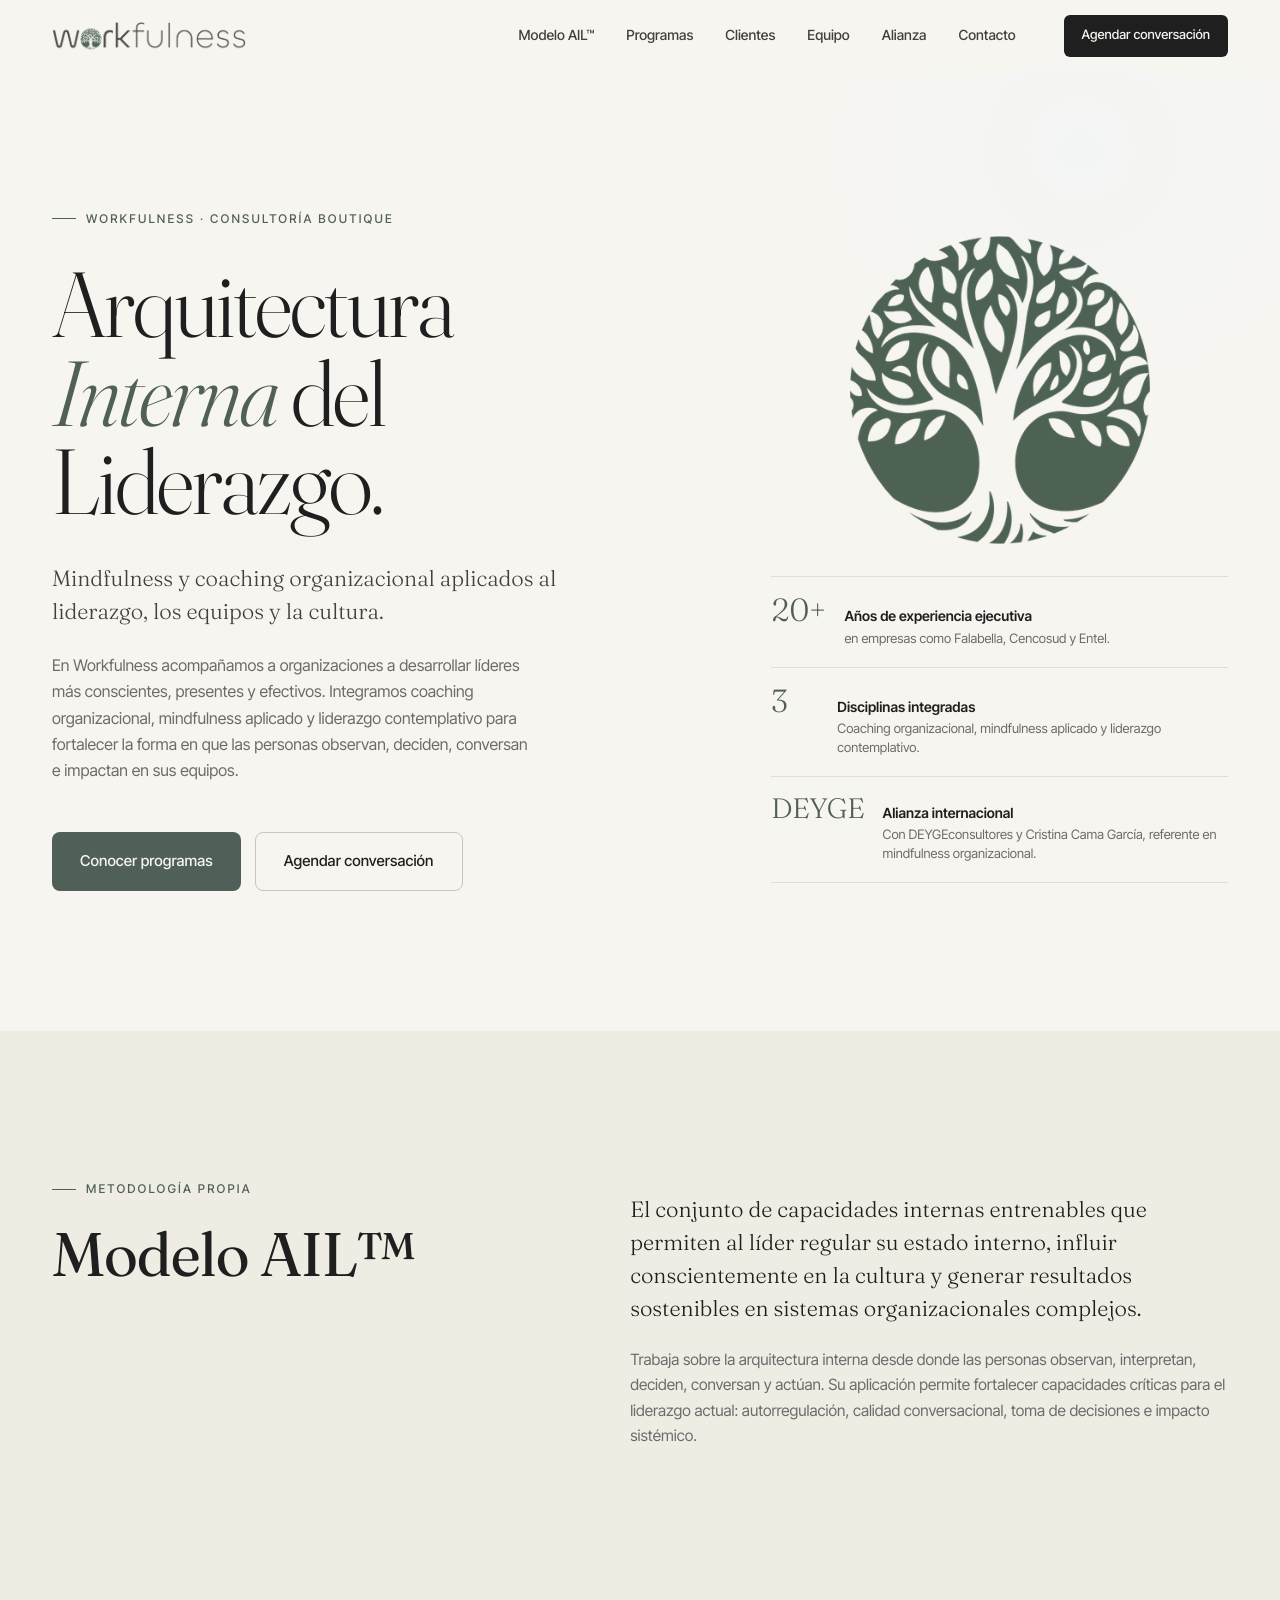
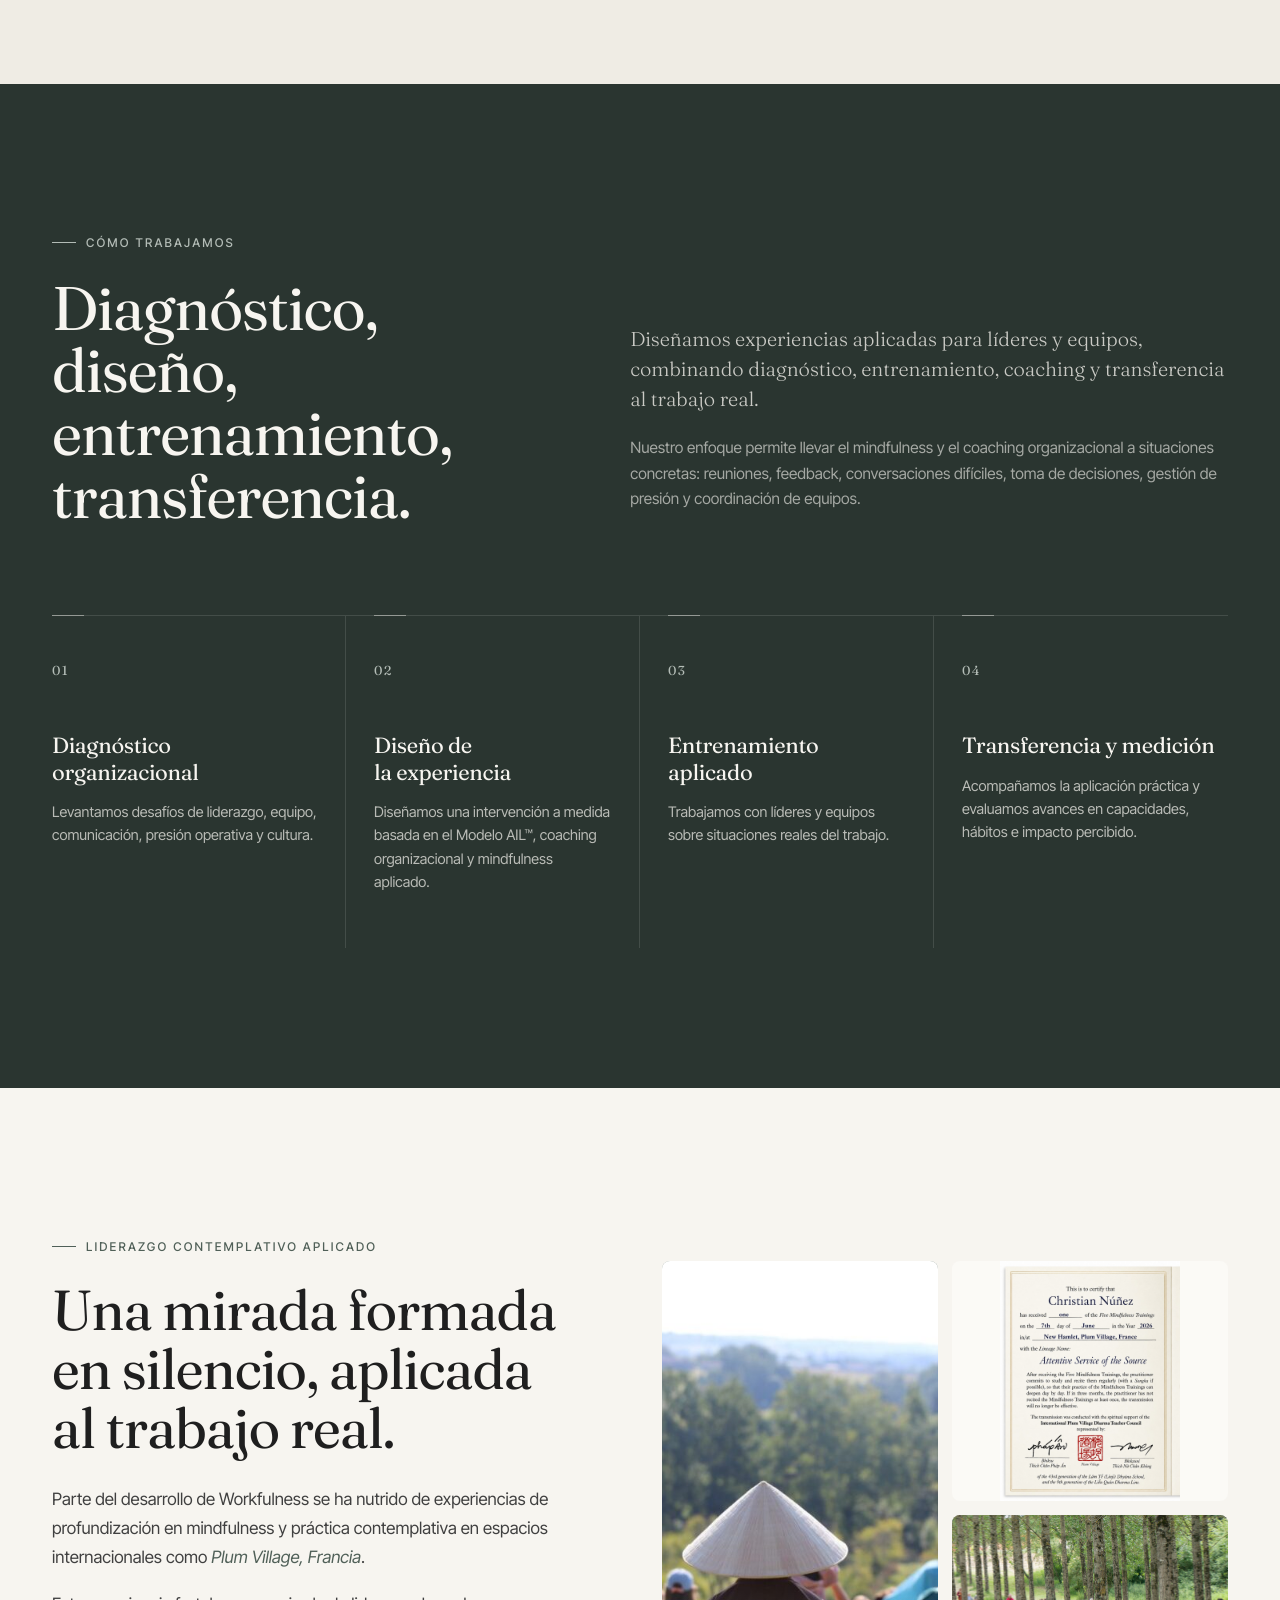
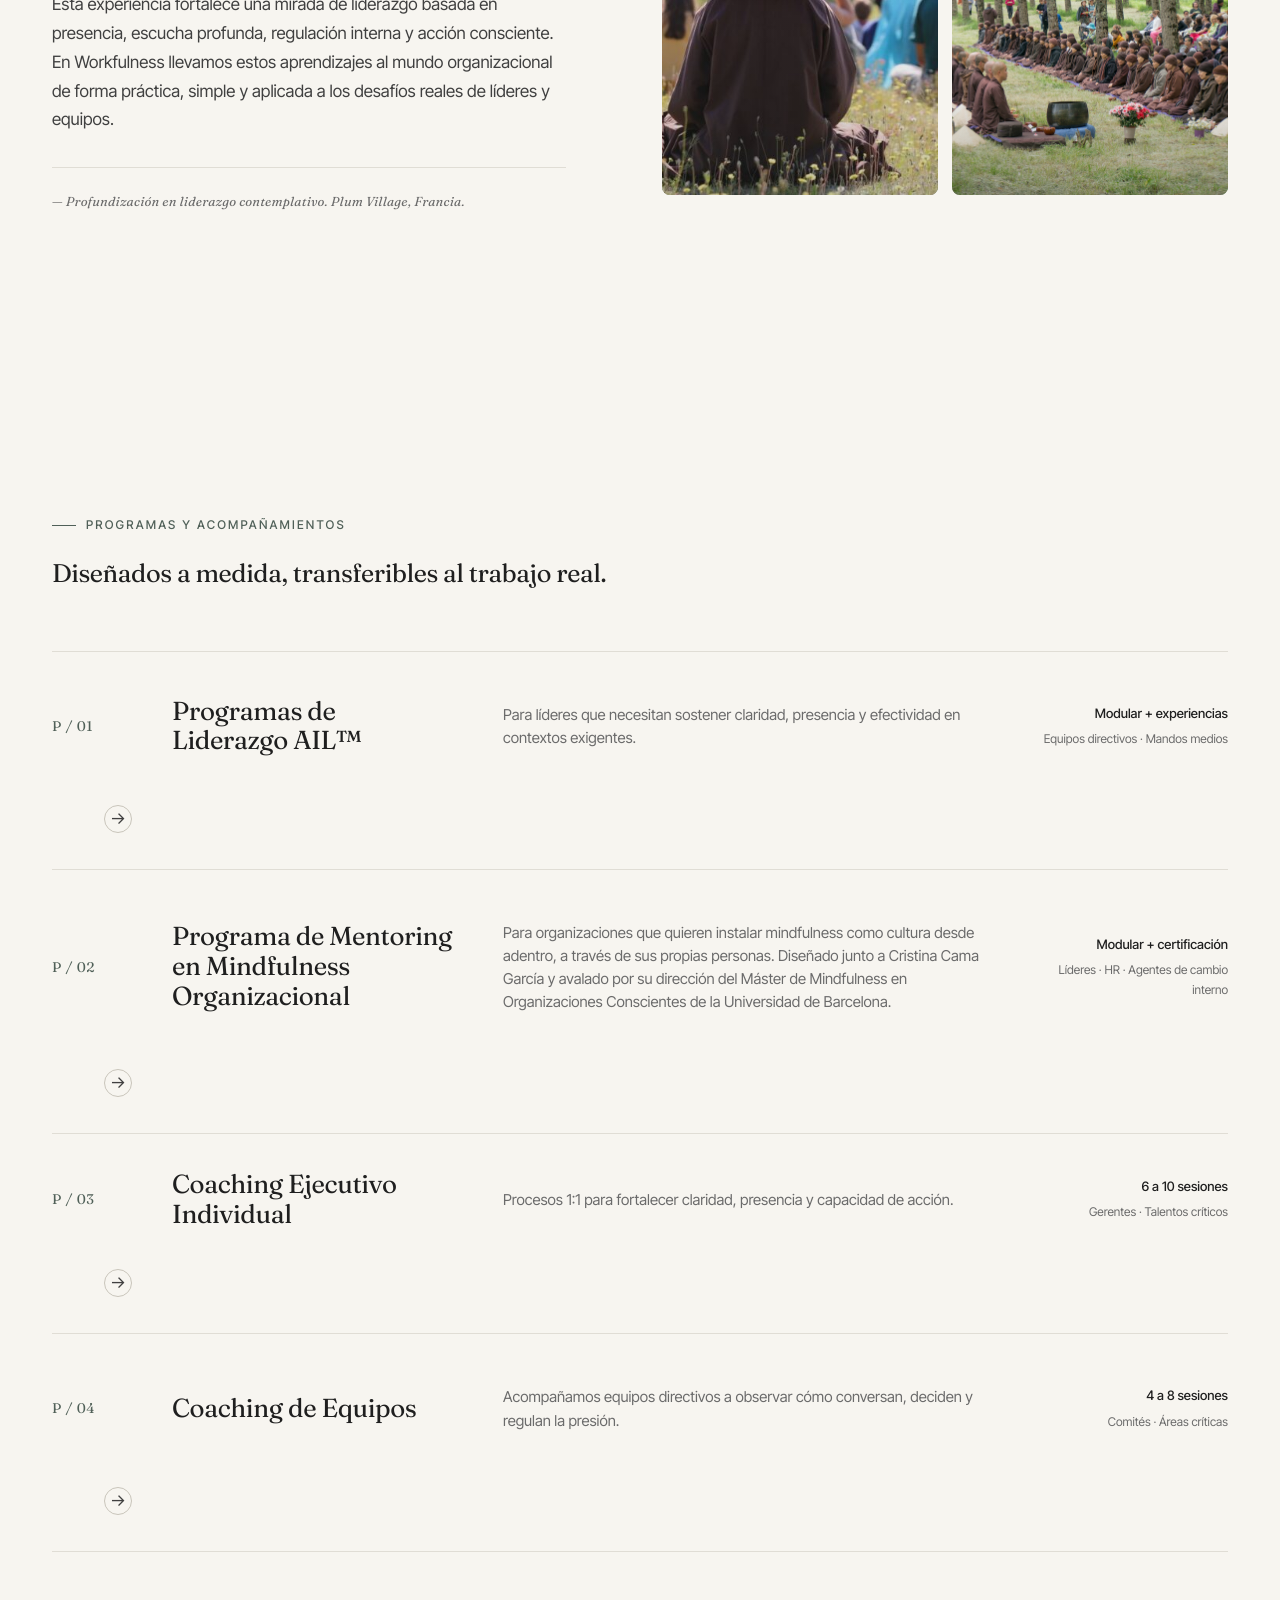
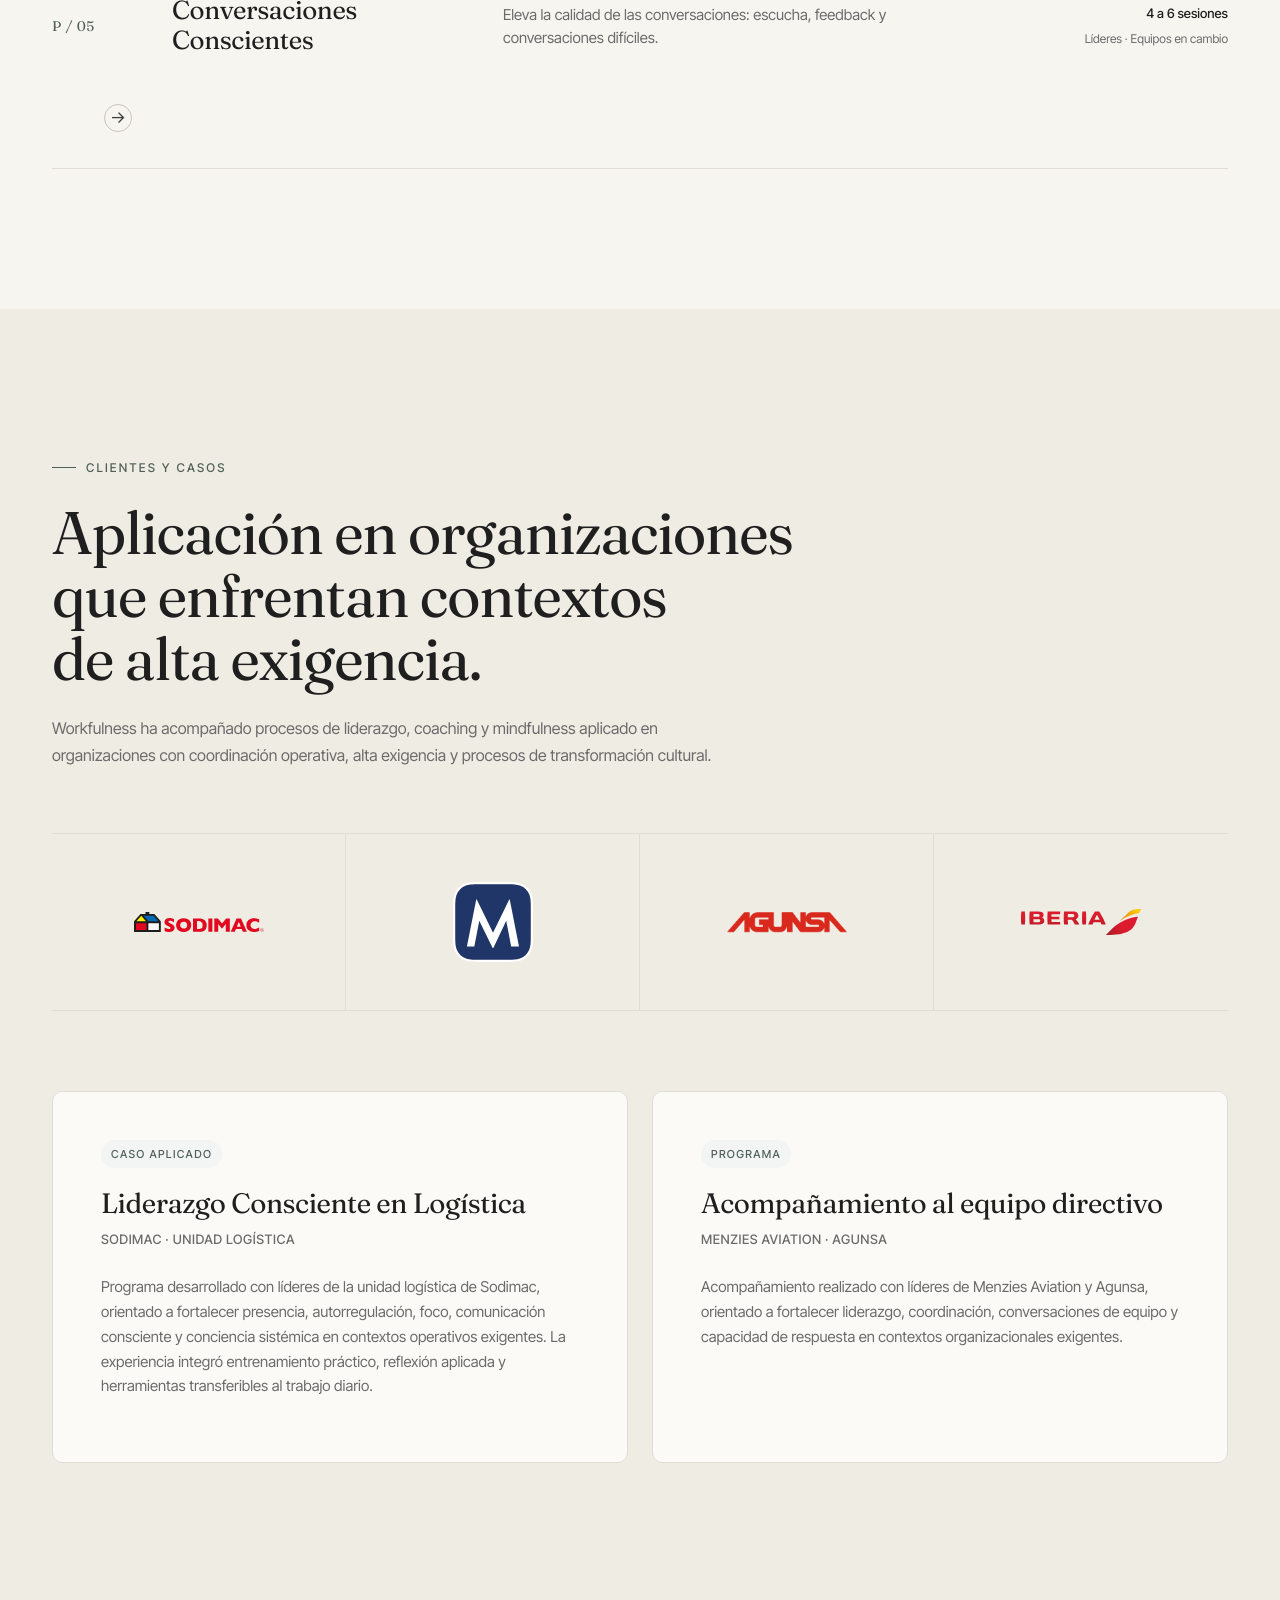
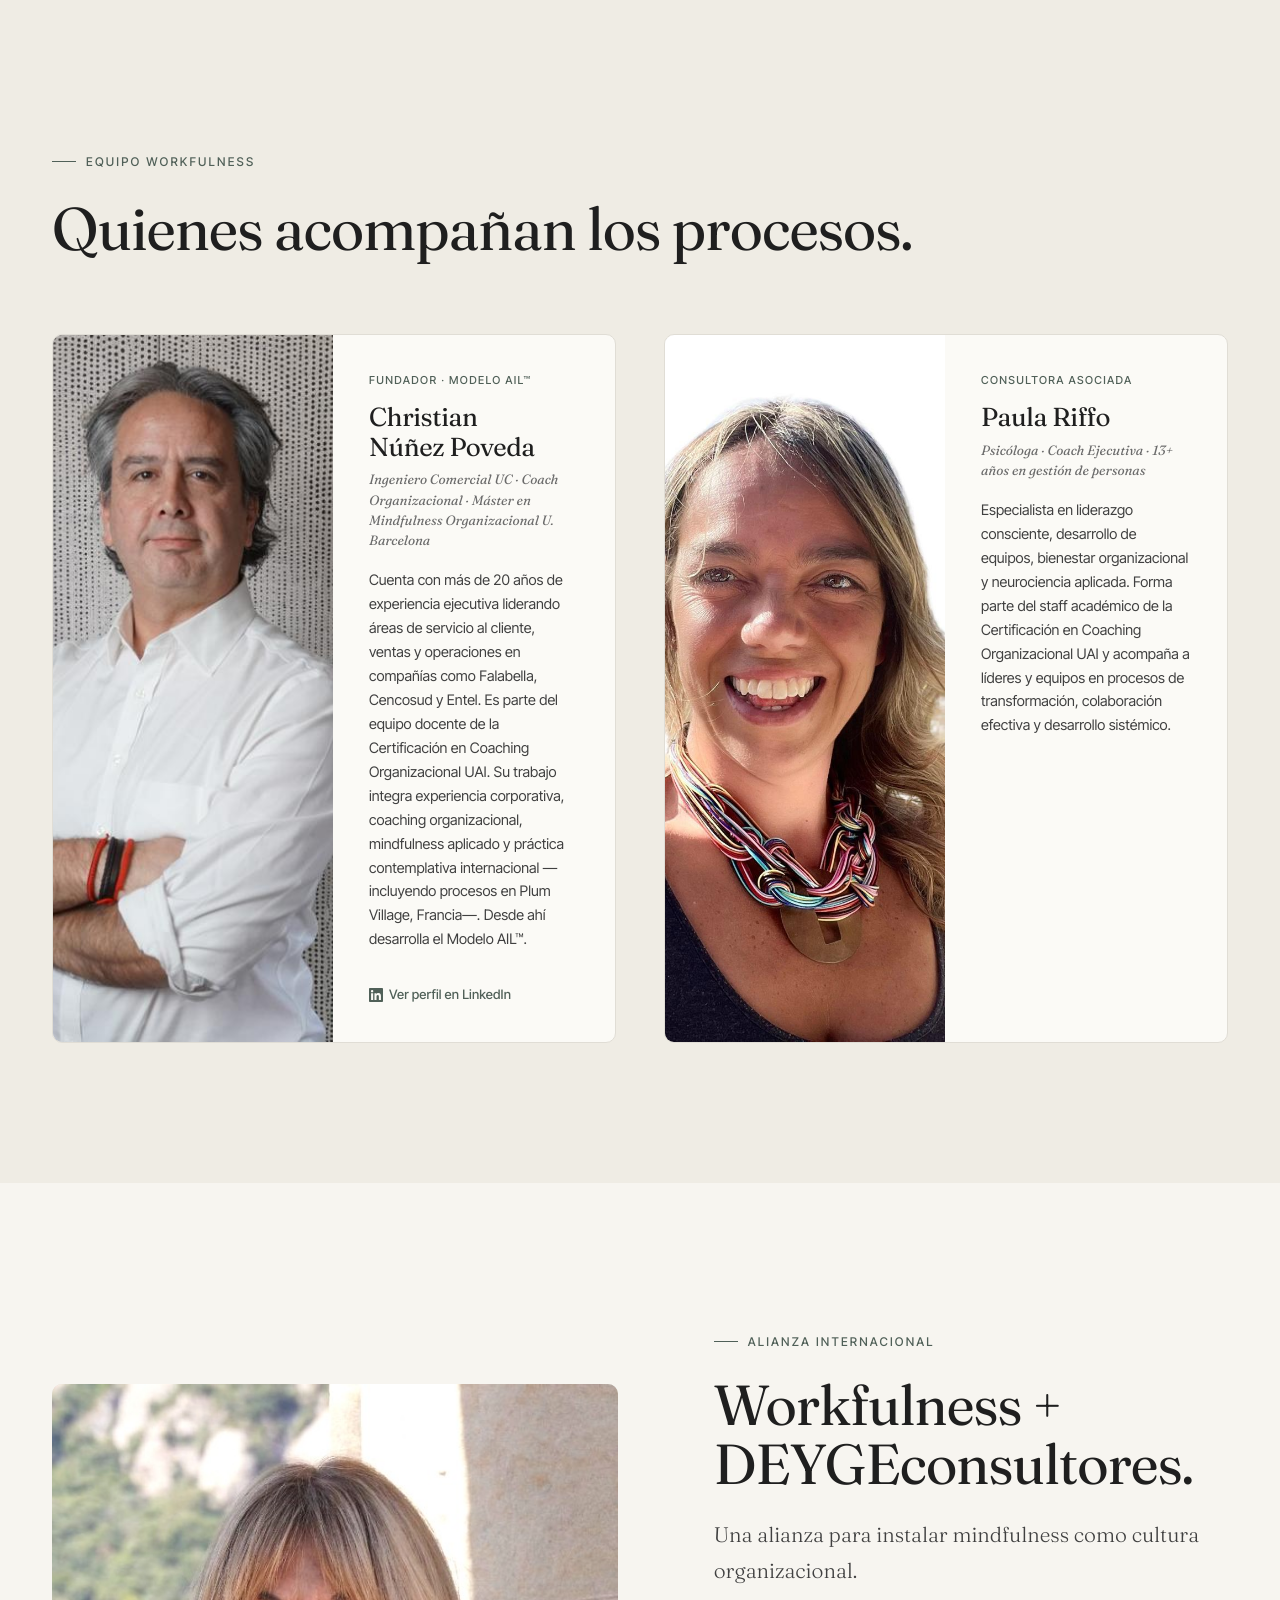
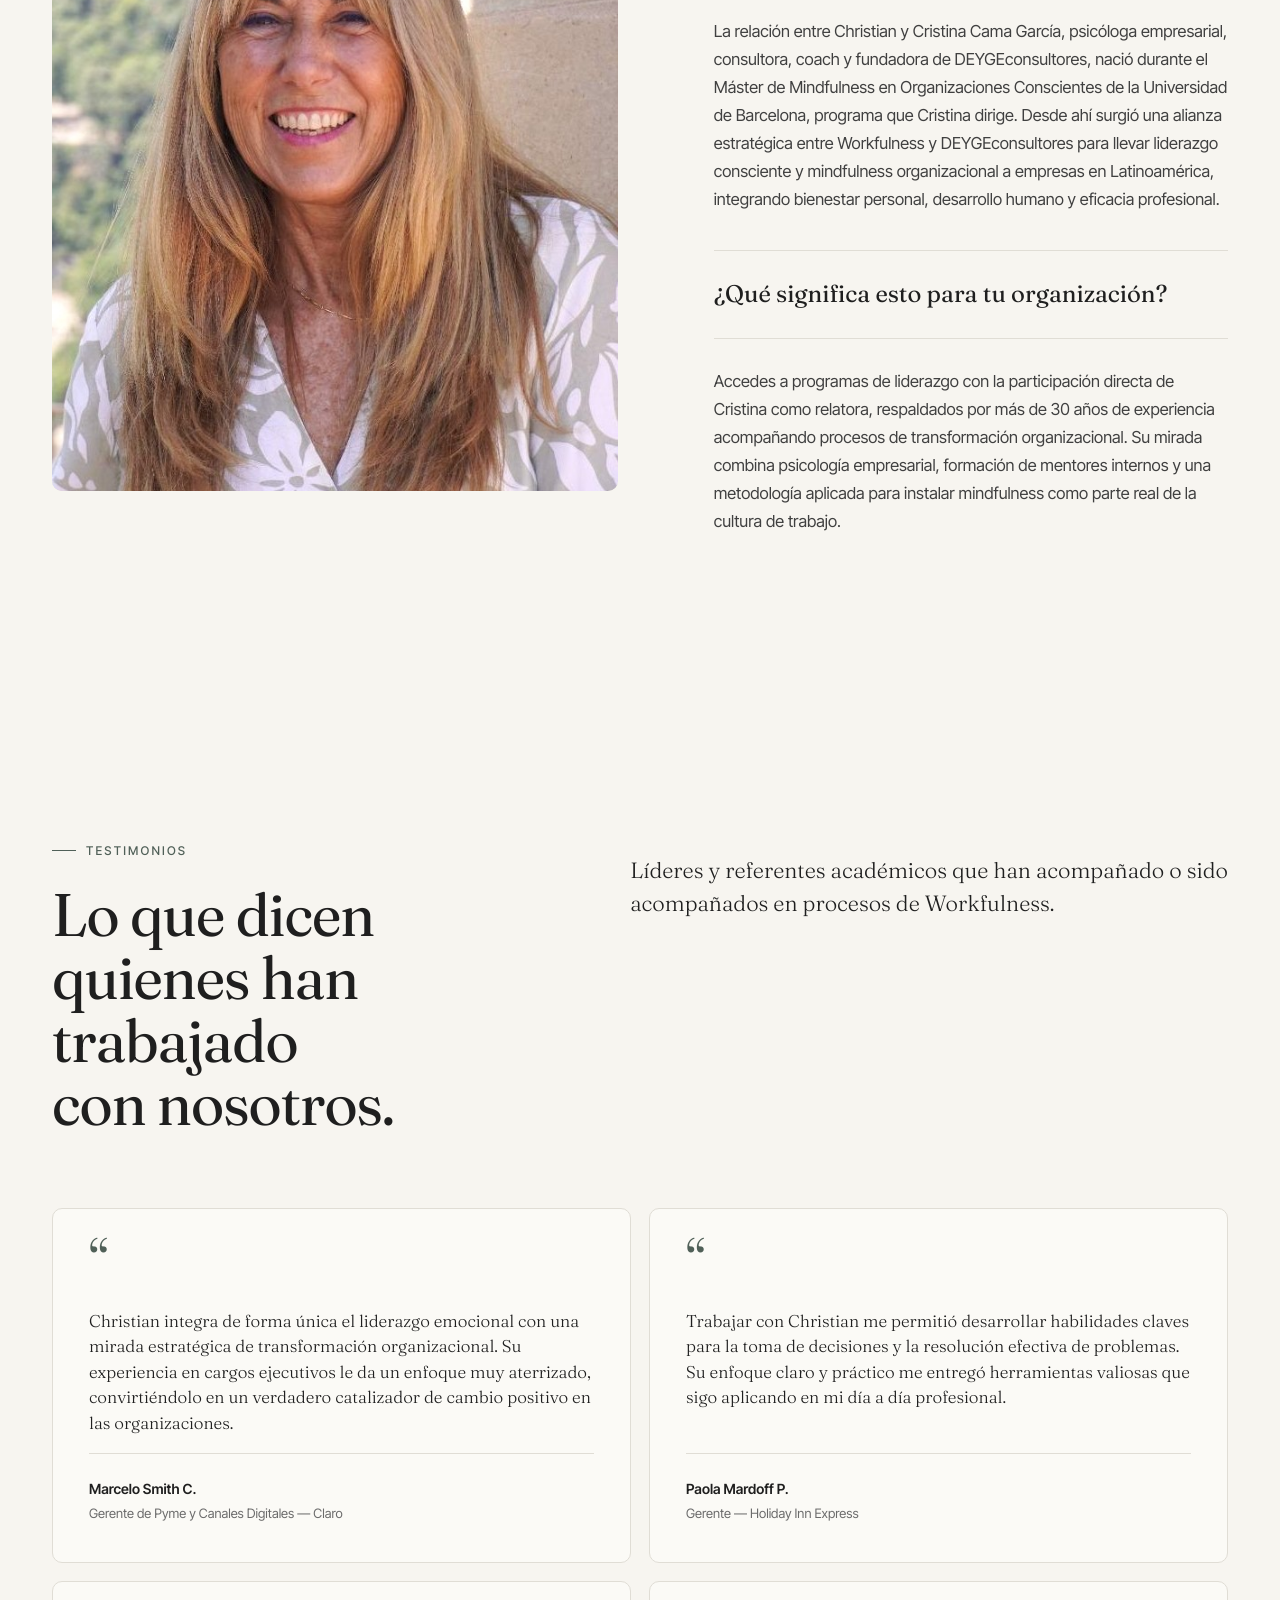
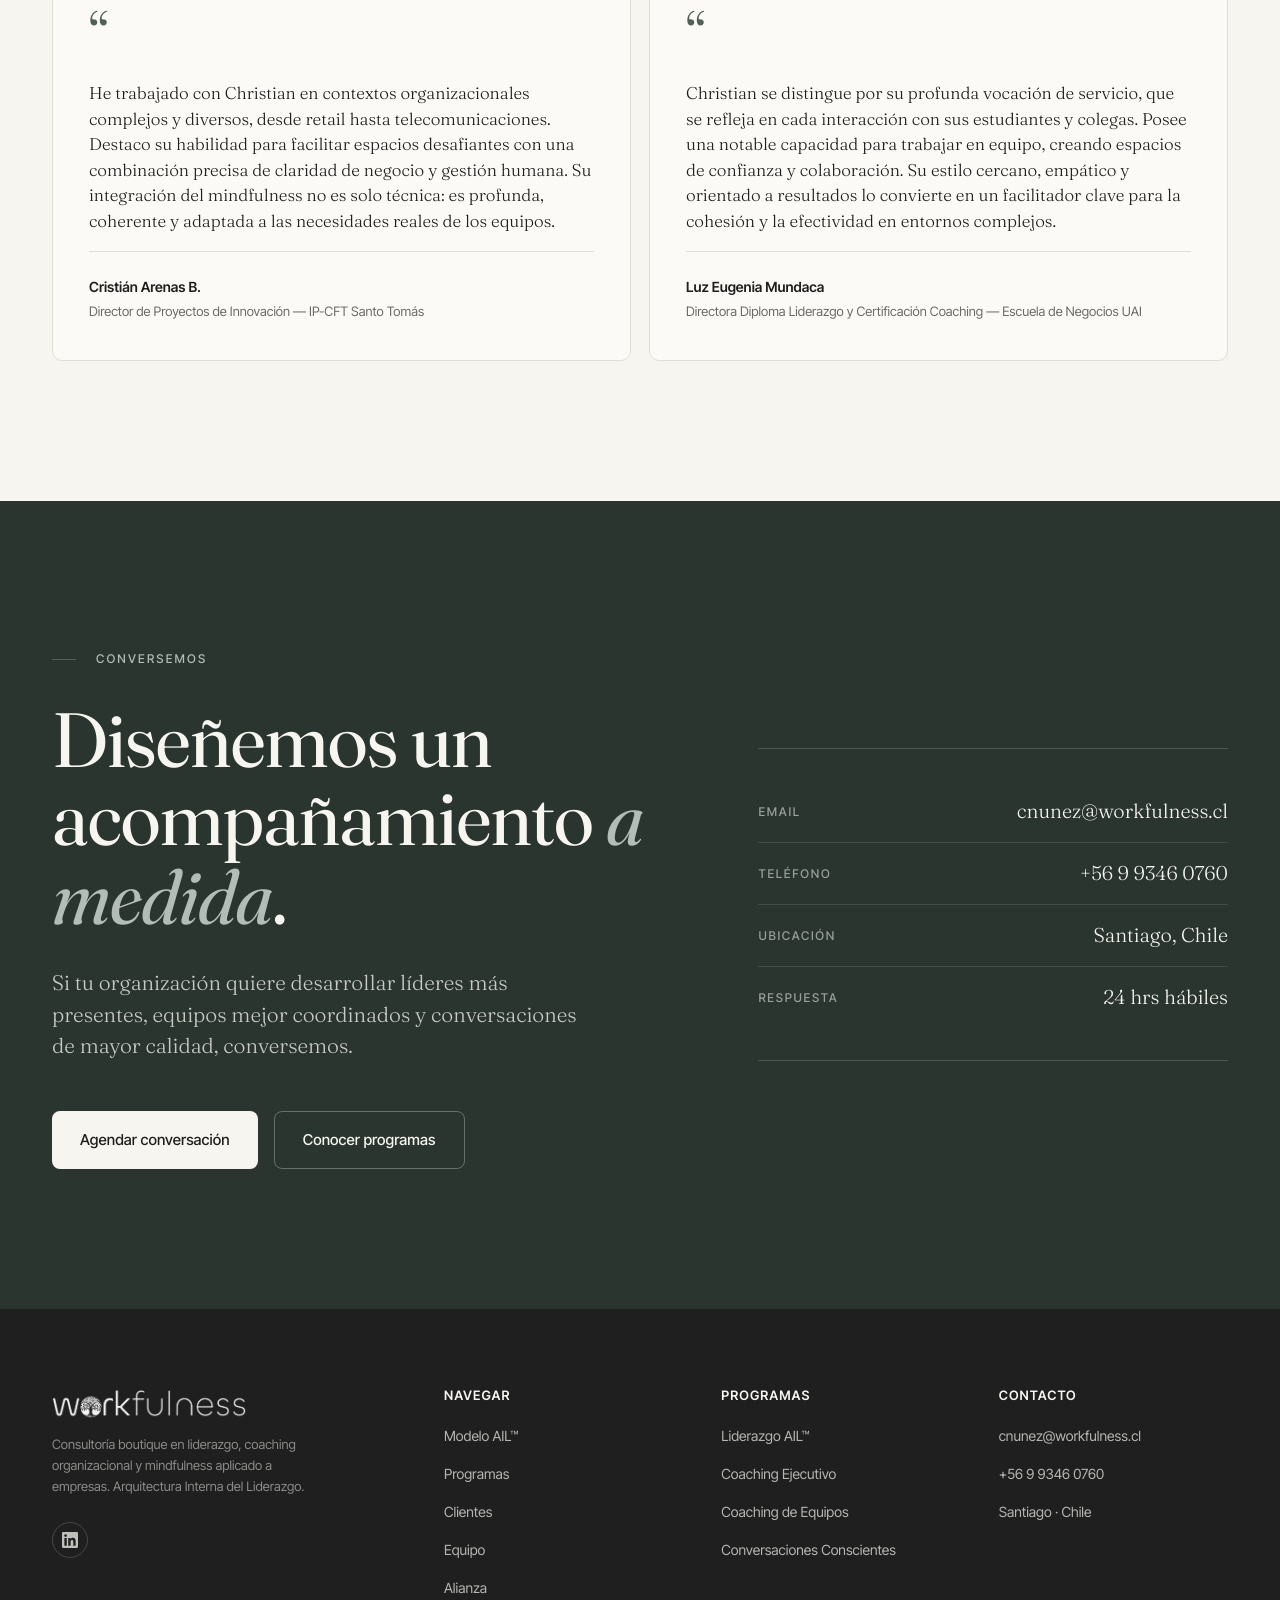
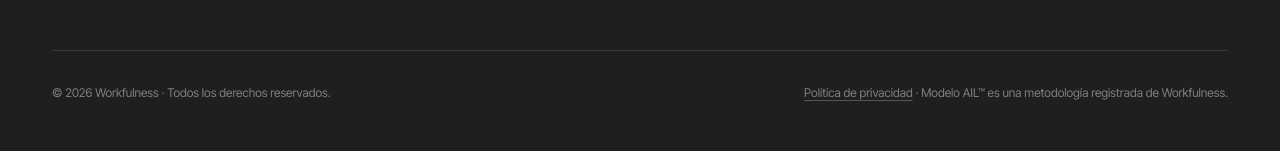
==== commit e00c1a6b: "fix(contacto): cambia el correo de contacto@ a cnunez@workfulness.cl Co-Authored-By: Claude Fable 5 " ====
--- a/index.html
+++ b/index.html
@@ -756,7 +756,7 @@
       <h2 style="margin-top:32px">Diseñemos un<br>acompañamiento <em>a medida</em>.</h2>
       <p class="lead">Si tu organización quiere desarrollar líderes más presentes, equipos mejor coordinados y conversaciones de mayor calidad, conversemos.</p>
       <div class="contact-cta">
-        <a class="btn btn-primary" data-em="lc.ssenlufkrow@otcatnoc" href="#contacto">Agendar conversación</a>
+        <a class="btn btn-primary" data-em="lc.ssenlufkrow@zenunc" href="#contacto">Agendar conversación</a>
         <a class="btn btn-secondary" href="#programas">Conocer programas</a>
       </div>
     </div>
@@ -764,7 +764,7 @@
       <div class="contact-info">
         <div class="row">
           <span class="lbl">Email</span>
-          <a class="val" data-em="lc.ssenlufkrow@otcatnoc" href="#" style="color:inherit">contacto<span aria-hidden="true" style="display:none">.nospam</span>@workfulness.cl</a>
+          <a class="val" data-em="lc.ssenlufkrow@zenunc" href="#" style="color:inherit">cnunez<span aria-hidden="true" style="display:none">.nospam</span>@workfulness.cl</a>
         </div>
         <div class="row">
           <span class="lbl">Teléfono</span>
@@ -816,7 +816,7 @@
       <div>
         <h4>Contacto</h4>
         <ul>
-          <li><a data-em="lc.ssenlufkrow@otcatnoc" href="#contacto">contacto<span aria-hidden="true" style="display:none">.nospam</span>@workfulness.cl</a></li>
+          <li><a data-em="lc.ssenlufkrow@zenunc" href="#contacto">cnunez<span aria-hidden="true" style="display:none">.nospam</span>@workfulness.cl</a></li>
           <li><a href="tel:+56993460760">+56 9 9346 0760</a></li>
           <li><a>Santiago · Chile</a></li>
         </ul>
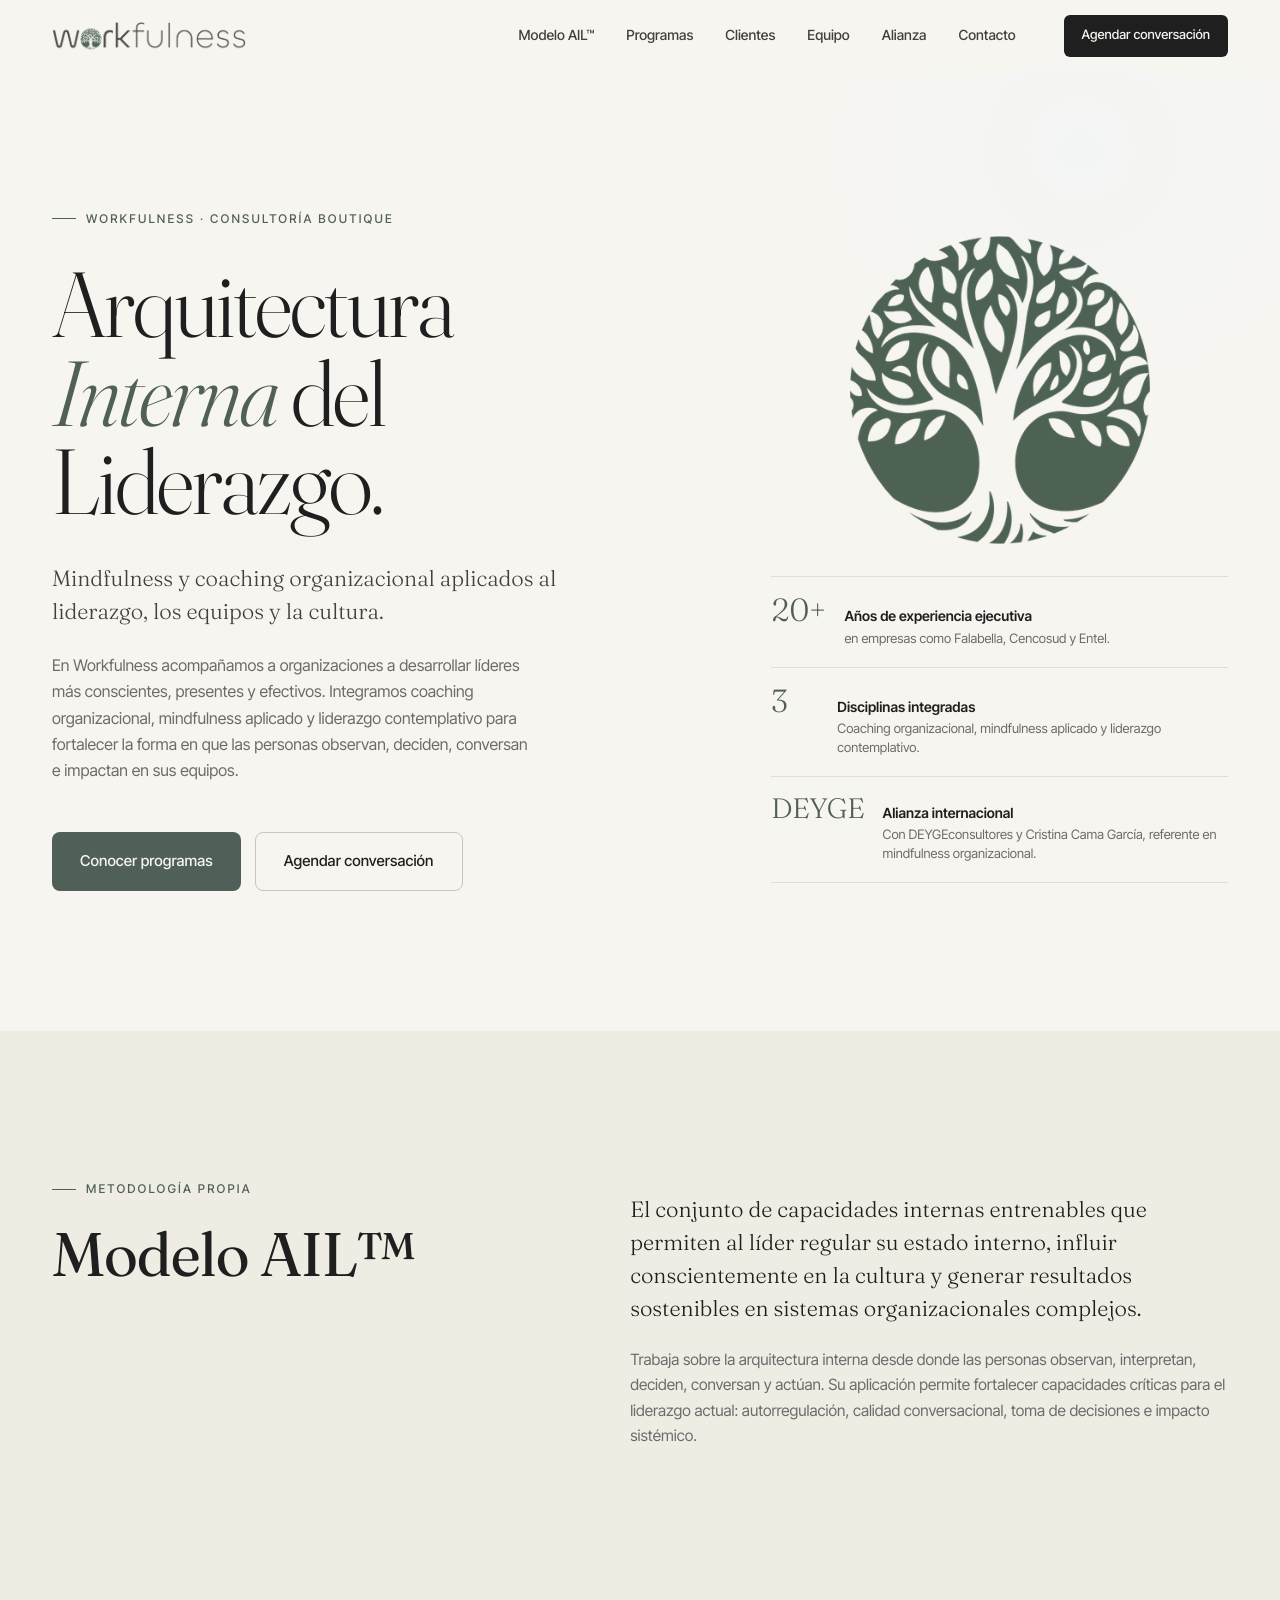
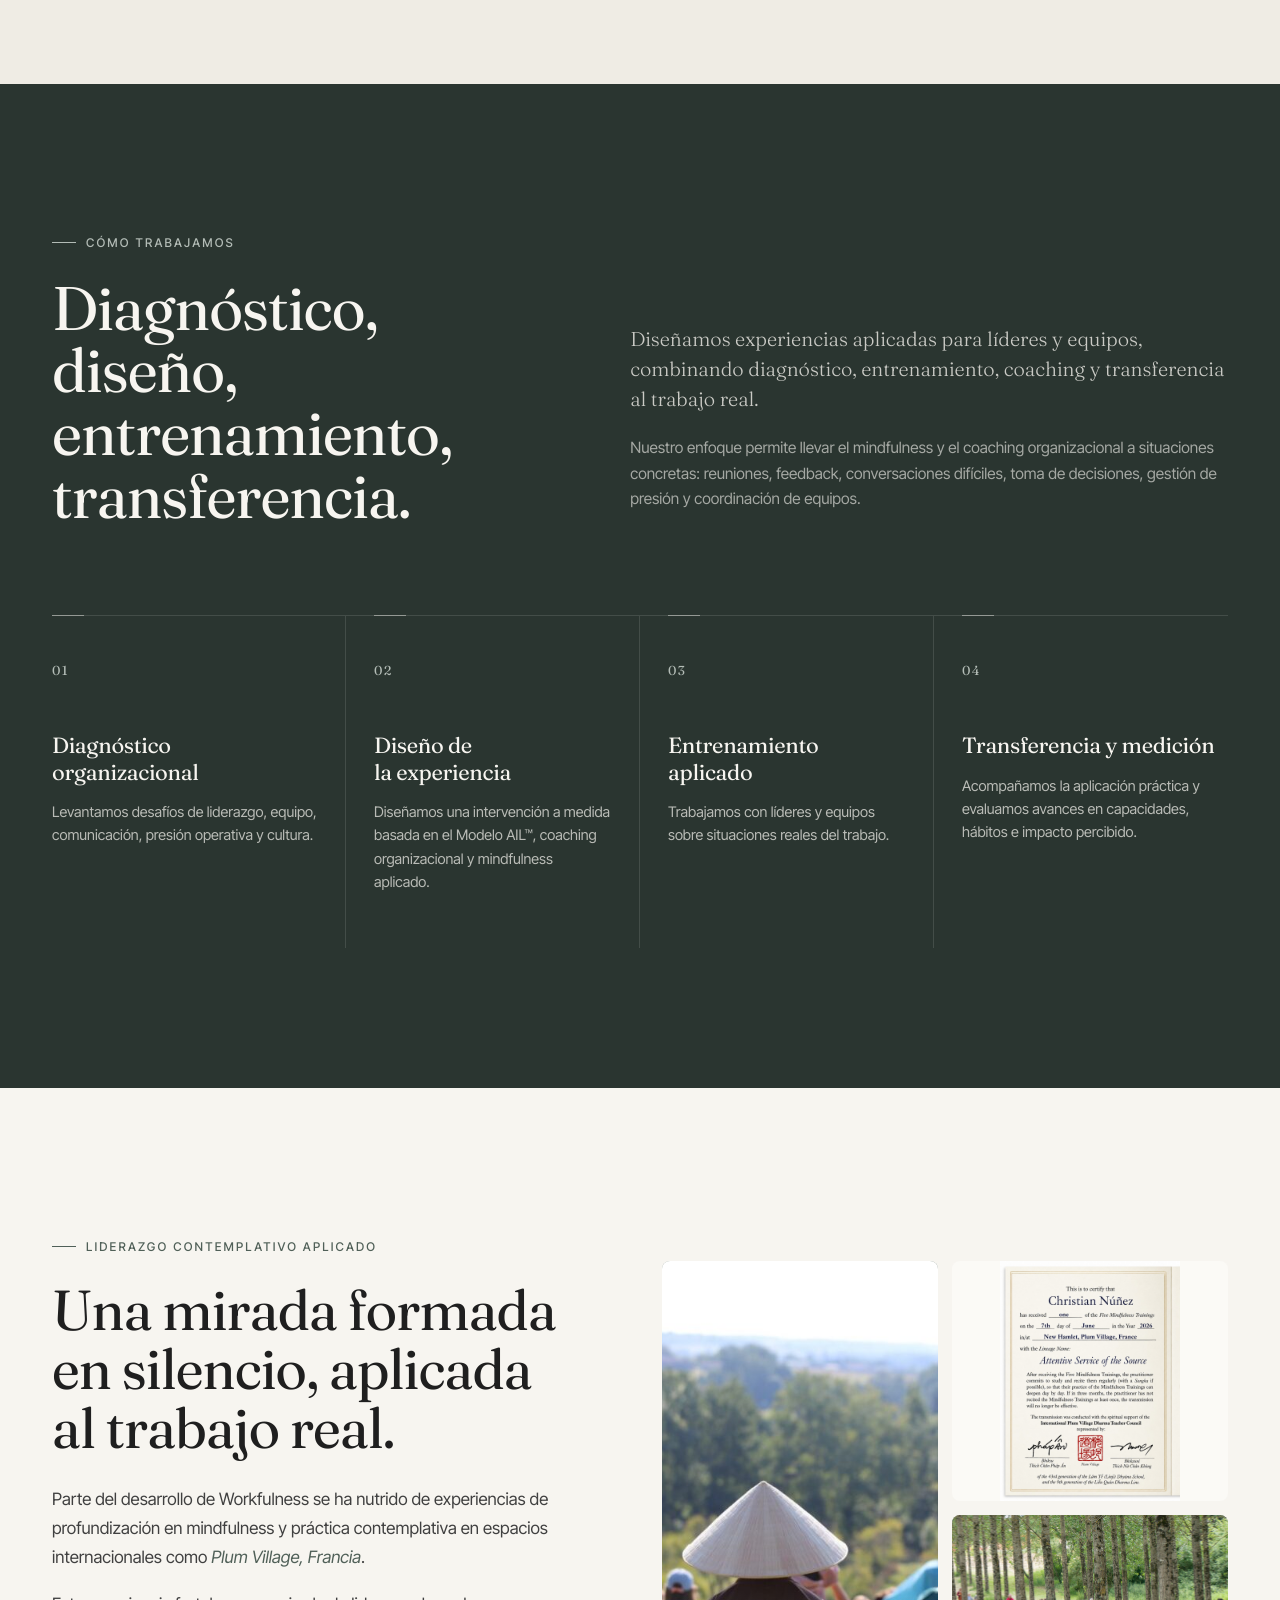
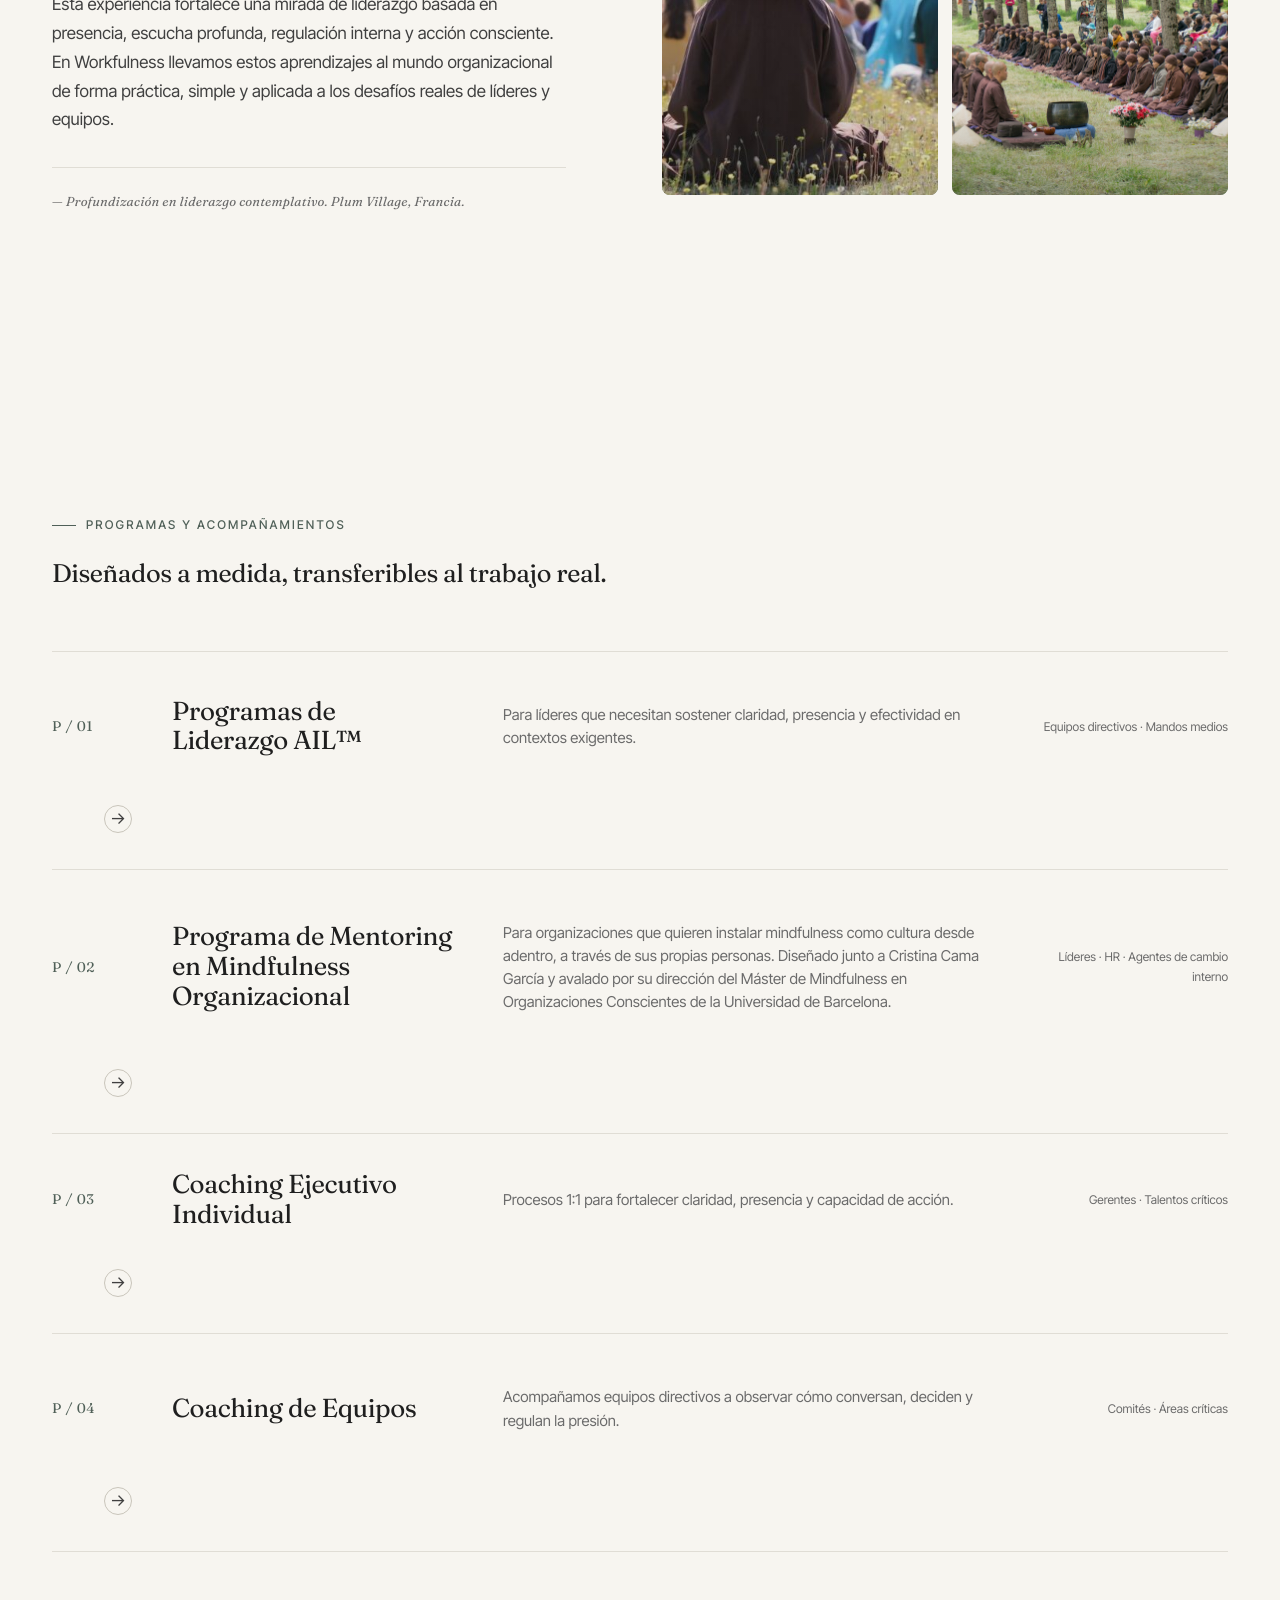
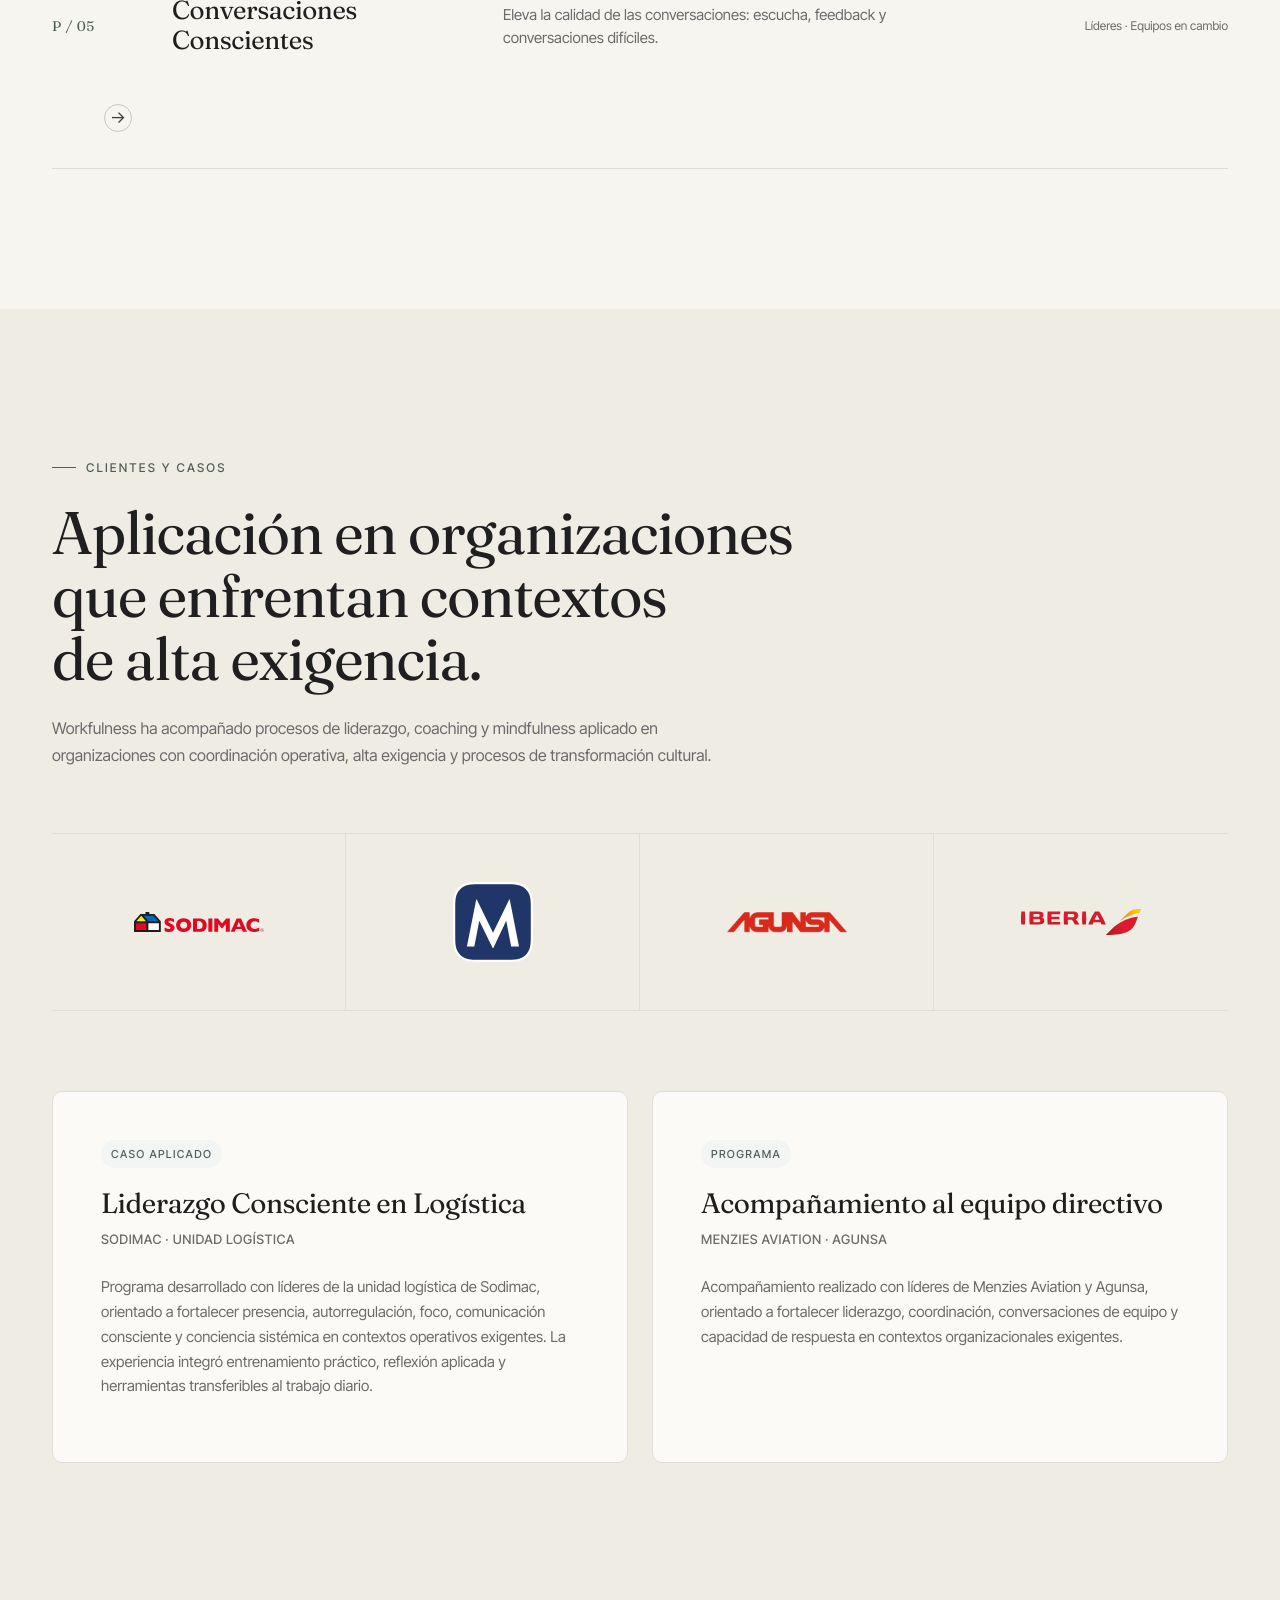
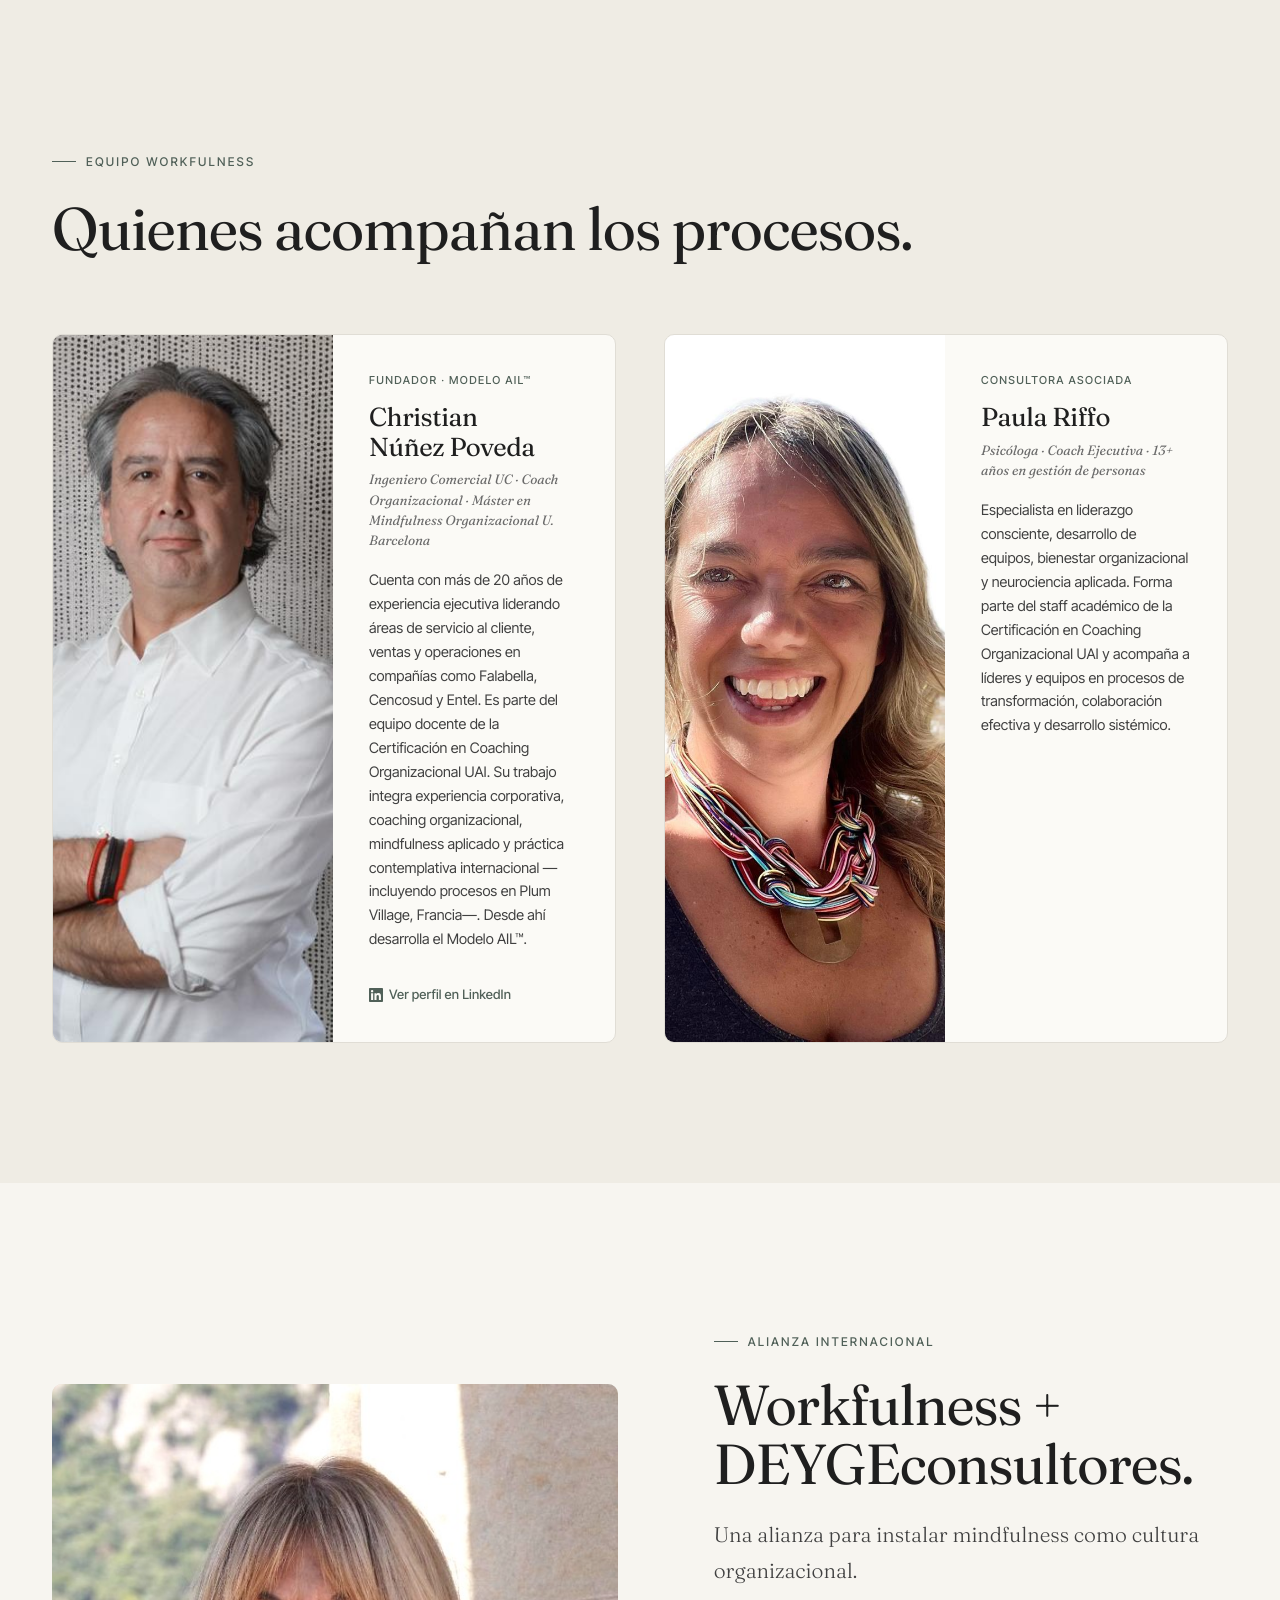
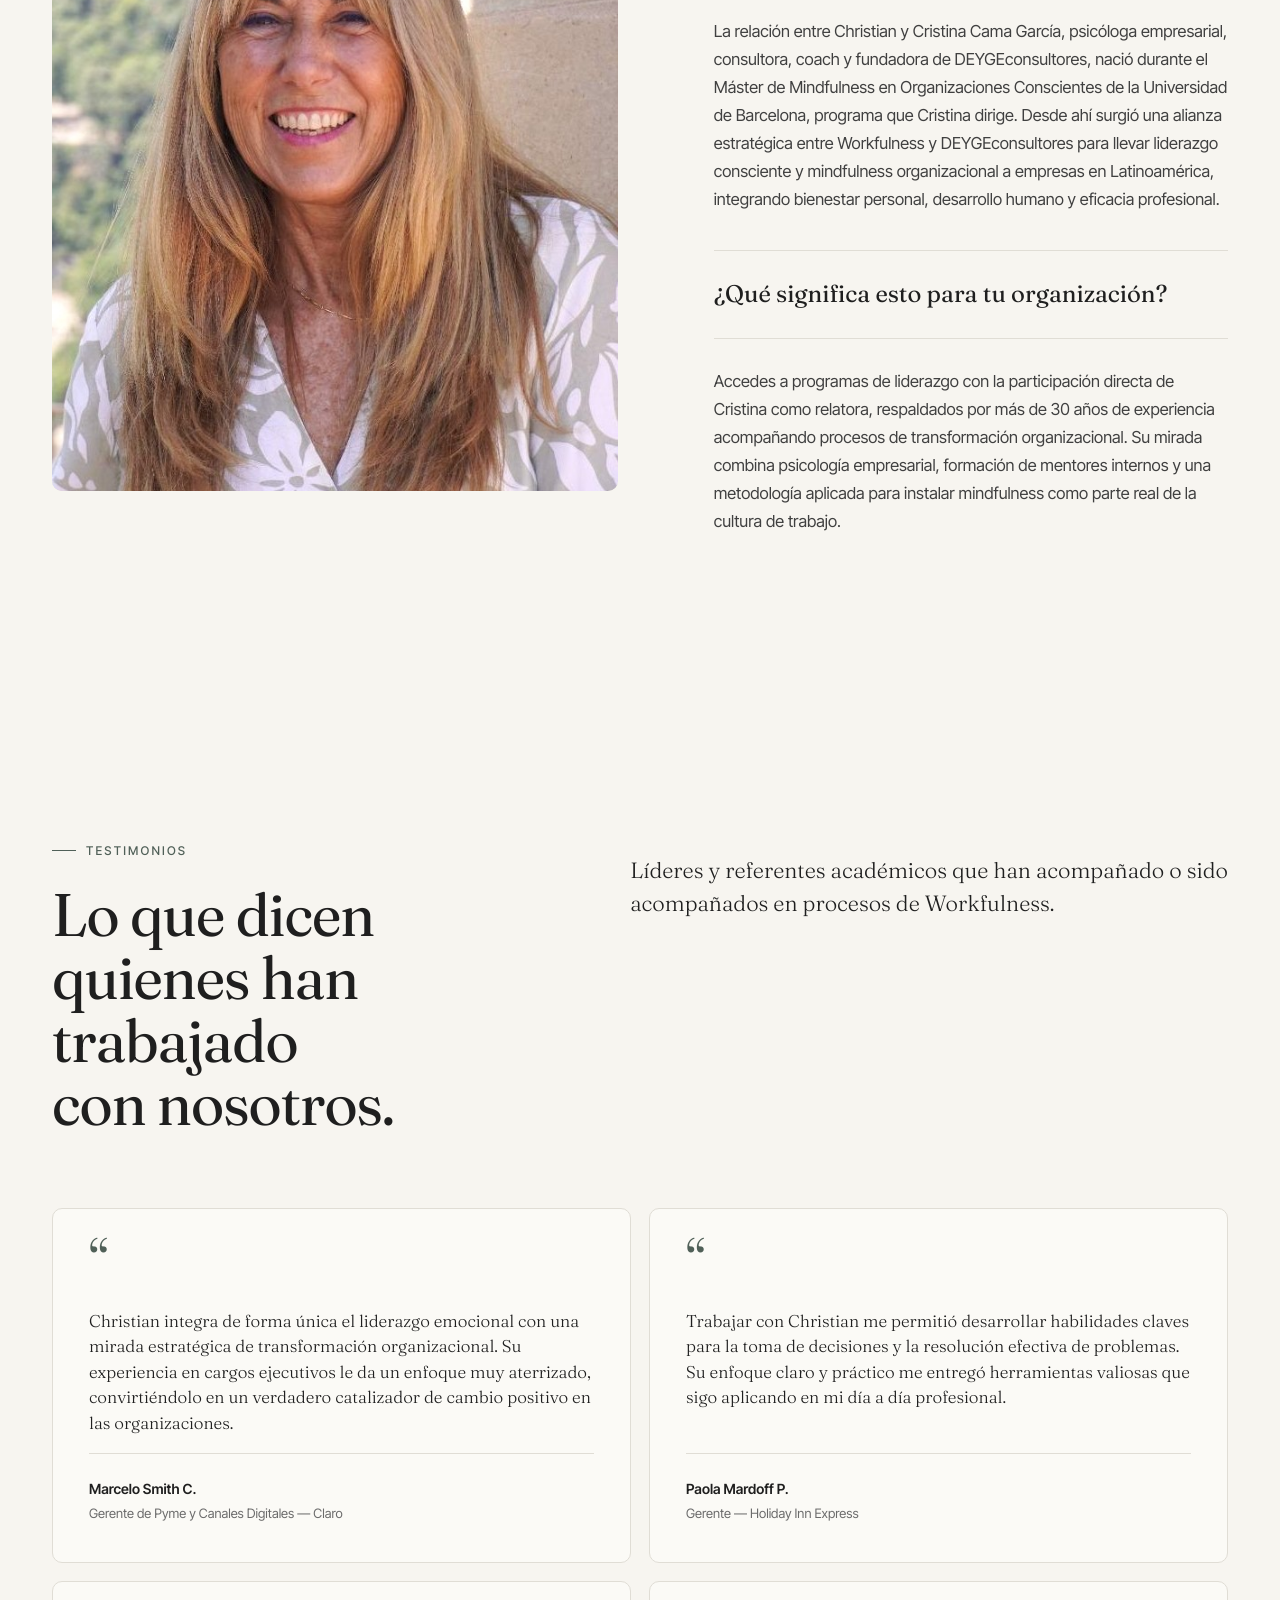
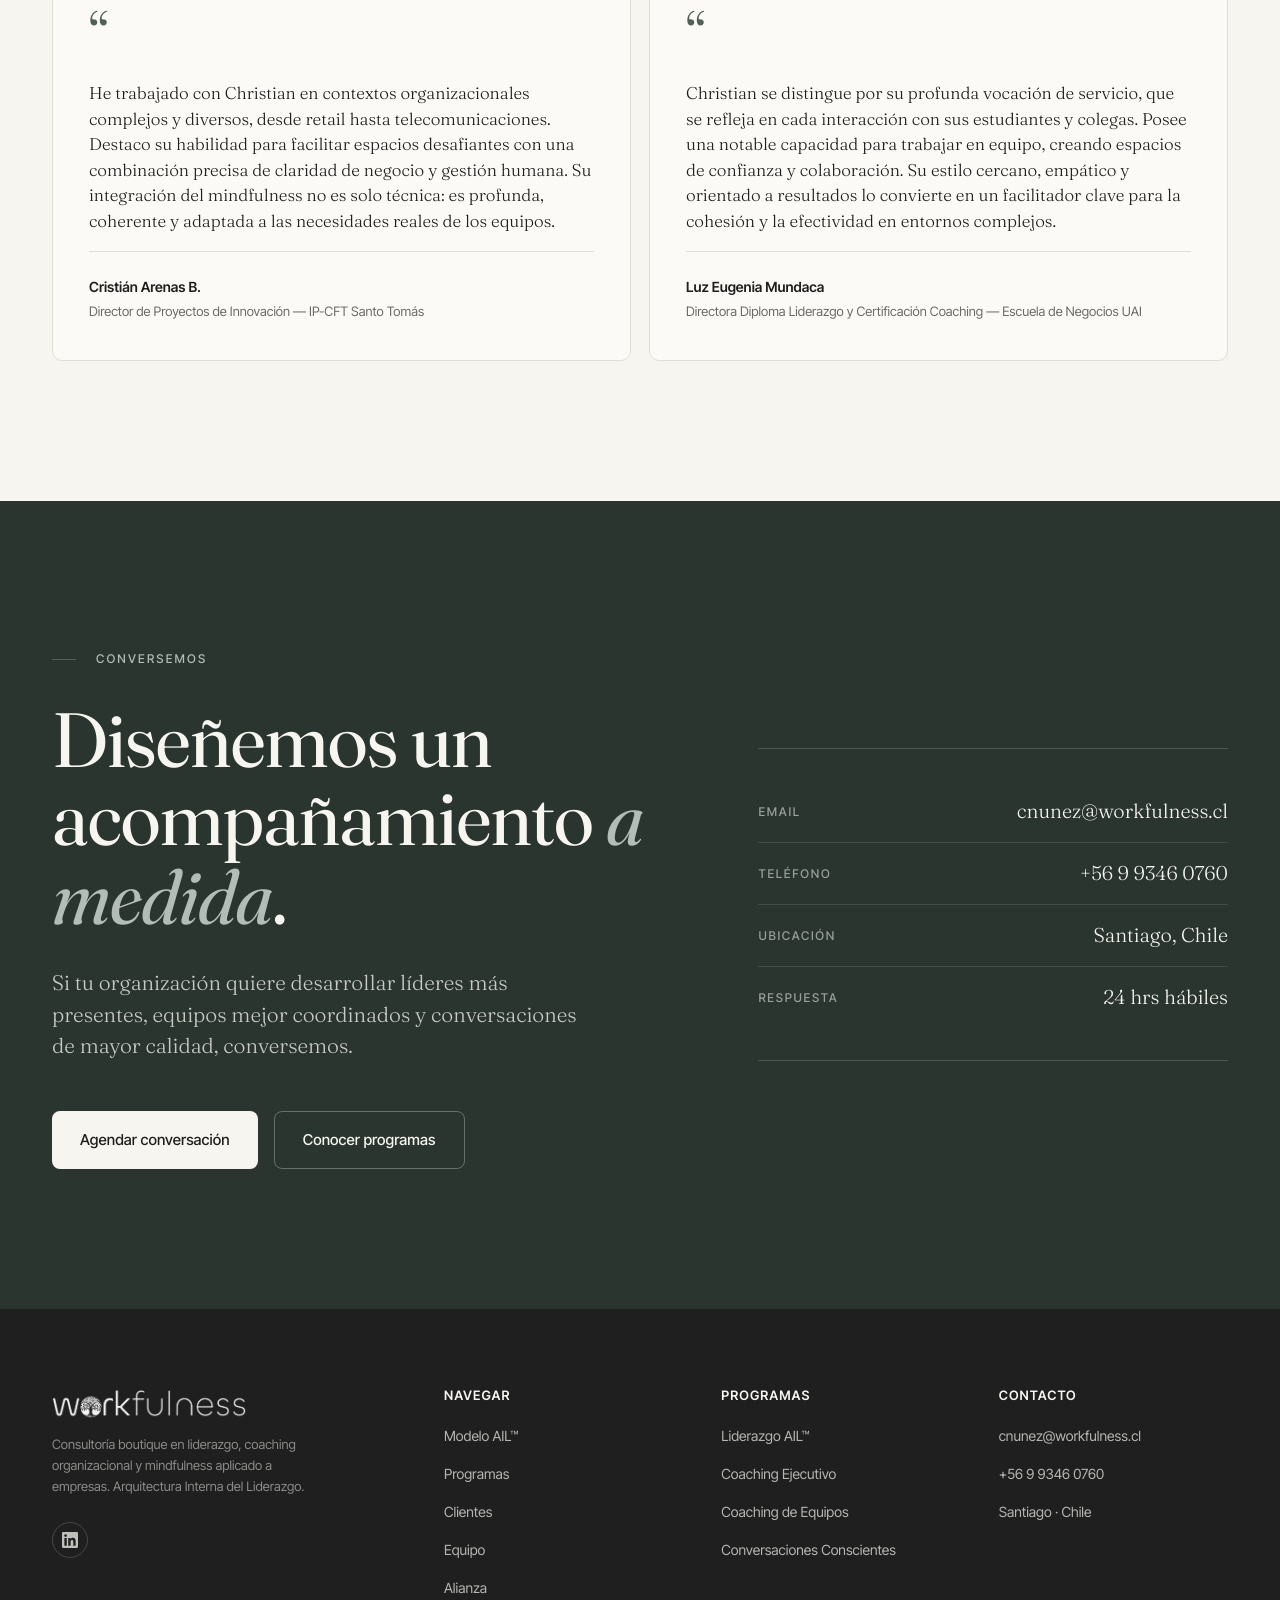
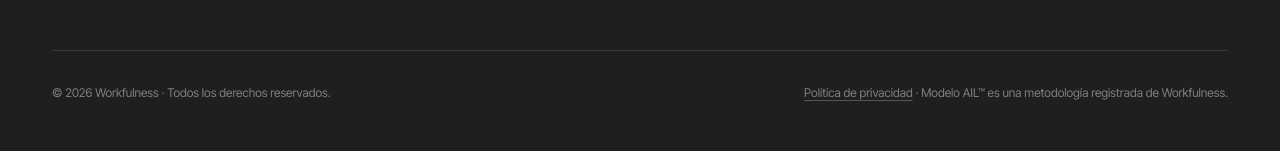
==== commit 7e70b881: "copy(programas): elimina modalidad y numero de sesiones de cada programa Co-Authored-By: Claude Fabl" ====
--- a/index.html
+++ b/index.html
@@ -169,7 +169,6 @@
 .program h3{font-family:var(--serif);font-size:26px;font-weight:400;line-height:1.15}
 .program .desc{font-size:15px;color:var(--graphite-500);line-height:1.55}
 .program .meta{font-size:12px;color:var(--graphite-500);text-align:right}
-.program .meta b{display:block;color:var(--graphite-900);font-weight:500;margin-bottom:4px;font-size:13px}
 .program .arrow-small{width:28px;height:28px;border-radius:50%;border:1px solid var(--line-strong);display:inline-flex;align-items:center;justify-content:center;margin-left:auto;transition:all .25s var(--ease)}
 .program:hover .arrow-small{background:var(--forest-600);border-color:var(--forest-600);color:var(--paper)}
 
@@ -563,7 +562,6 @@
         <h3>Programas de Liderazgo AIL™</h3>
         <p class="desc">Para líderes que necesitan sostener claridad, presencia y efectividad en contextos exigentes.</p>
         <div class="meta">
-          <b>Modular + experiencias</b>
           Equipos directivos · Mandos medios
         </div>
         <span class="arrow-small">→</span>
@@ -573,7 +571,6 @@
         <h3>Programa de Mentoring en Mindfulness Organizacional</h3>
         <p class="desc">Para organizaciones que quieren instalar mindfulness como cultura desde adentro, a través de sus propias personas. Diseñado junto a Cristina Cama García y avalado por su dirección del Máster de Mindfulness en Organizaciones Conscientes de la Universidad de Barcelona.</p>
         <div class="meta">
-          <b>Modular + certificación</b>
           Líderes · HR · Agentes de cambio interno
         </div>
         <span class="arrow-small">→</span>
@@ -583,7 +580,6 @@
         <h3>Coaching Ejecutivo Individual</h3>
         <p class="desc">Procesos 1:1 para fortalecer claridad, presencia y capacidad de acción.</p>
         <div class="meta">
-          <b>6 a 10 sesiones</b>
           Gerentes · Talentos críticos
         </div>
         <span class="arrow-small">→</span>
@@ -593,7 +589,6 @@
         <h3>Coaching de Equipos</h3>
         <p class="desc">Acompañamos equipos directivos a observar cómo conversan, deciden y regulan la presión.</p>
         <div class="meta">
-          <b>4 a 8 sesiones</b>
           Comités · Áreas críticas
         </div>
         <span class="arrow-small">→</span>
@@ -603,7 +598,6 @@
         <h3>Conversaciones Conscientes</h3>
         <p class="desc">Eleva la calidad de las conversaciones: escucha, feedback y conversaciones difíciles.</p>
         <div class="meta">
-          <b>4 a 6 sesiones</b>
           Líderes · Equipos en cambio
         </div>
         <span class="arrow-small">→</span>
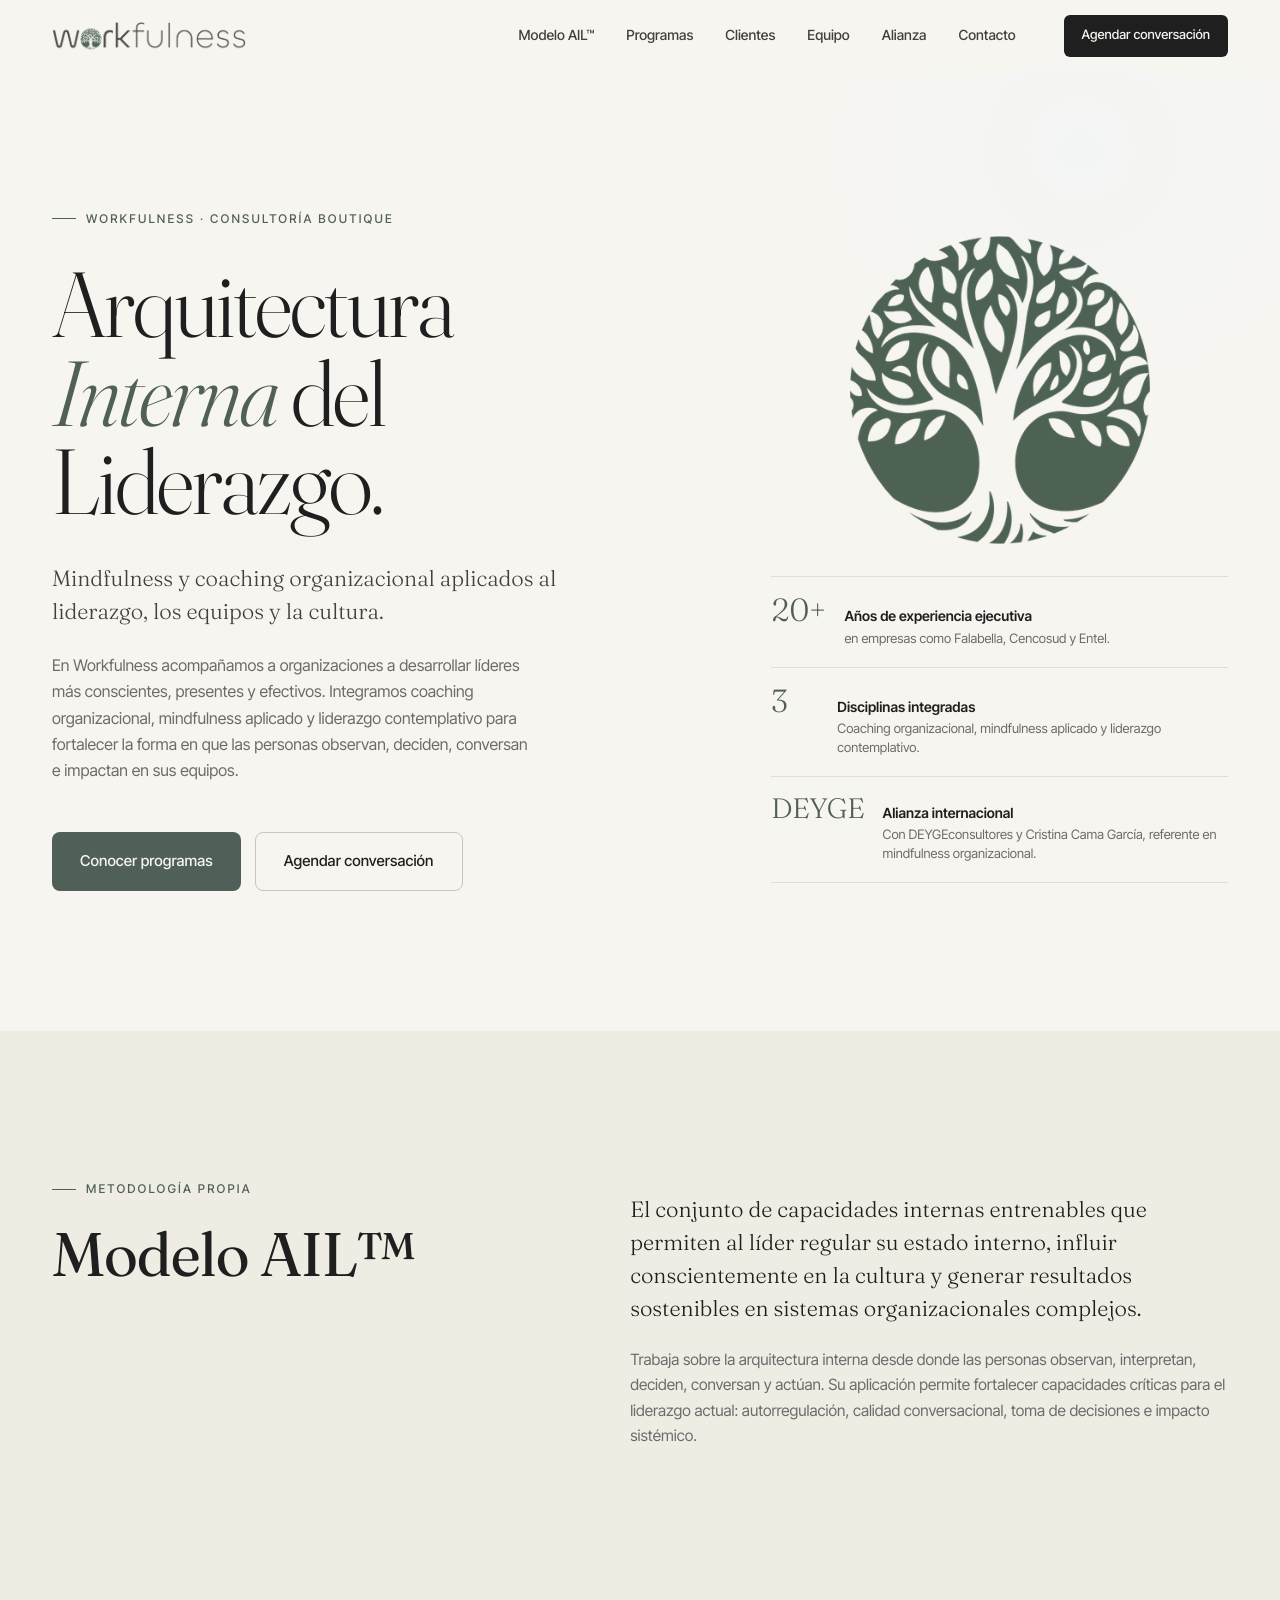
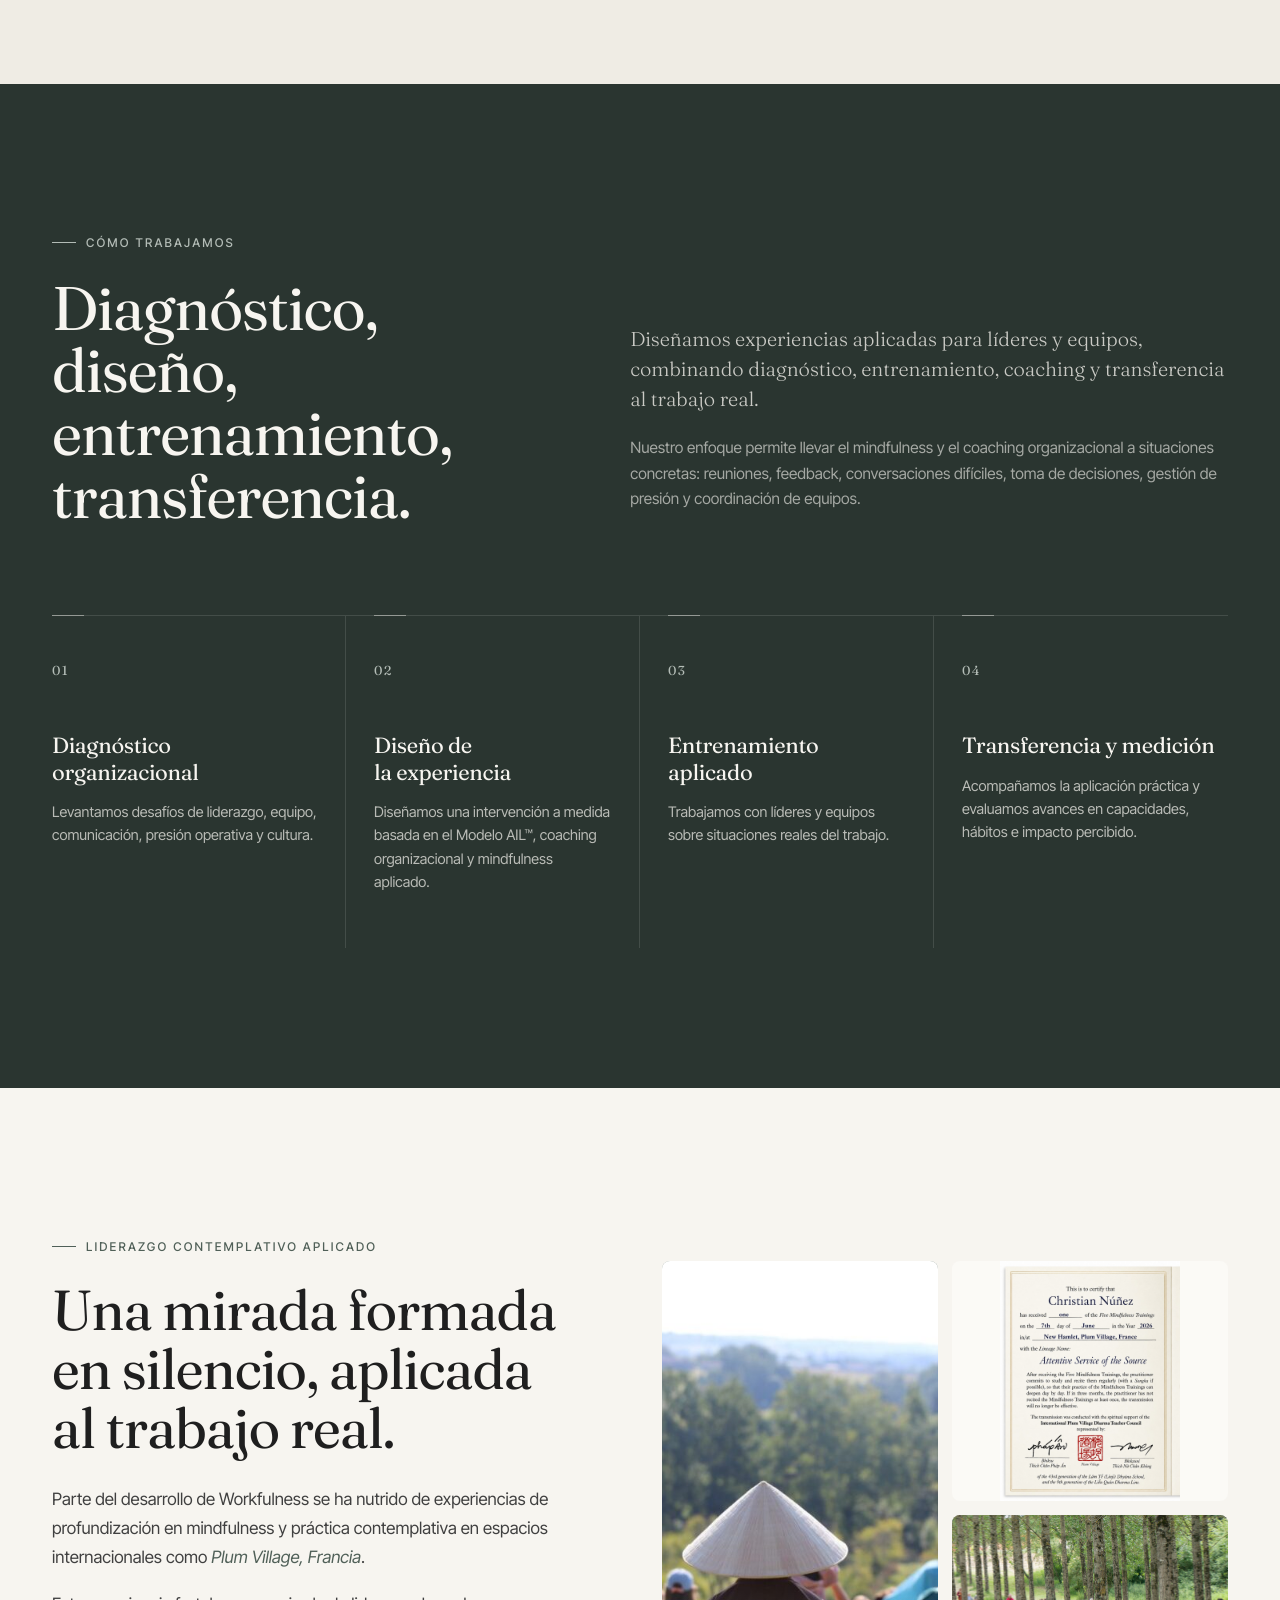
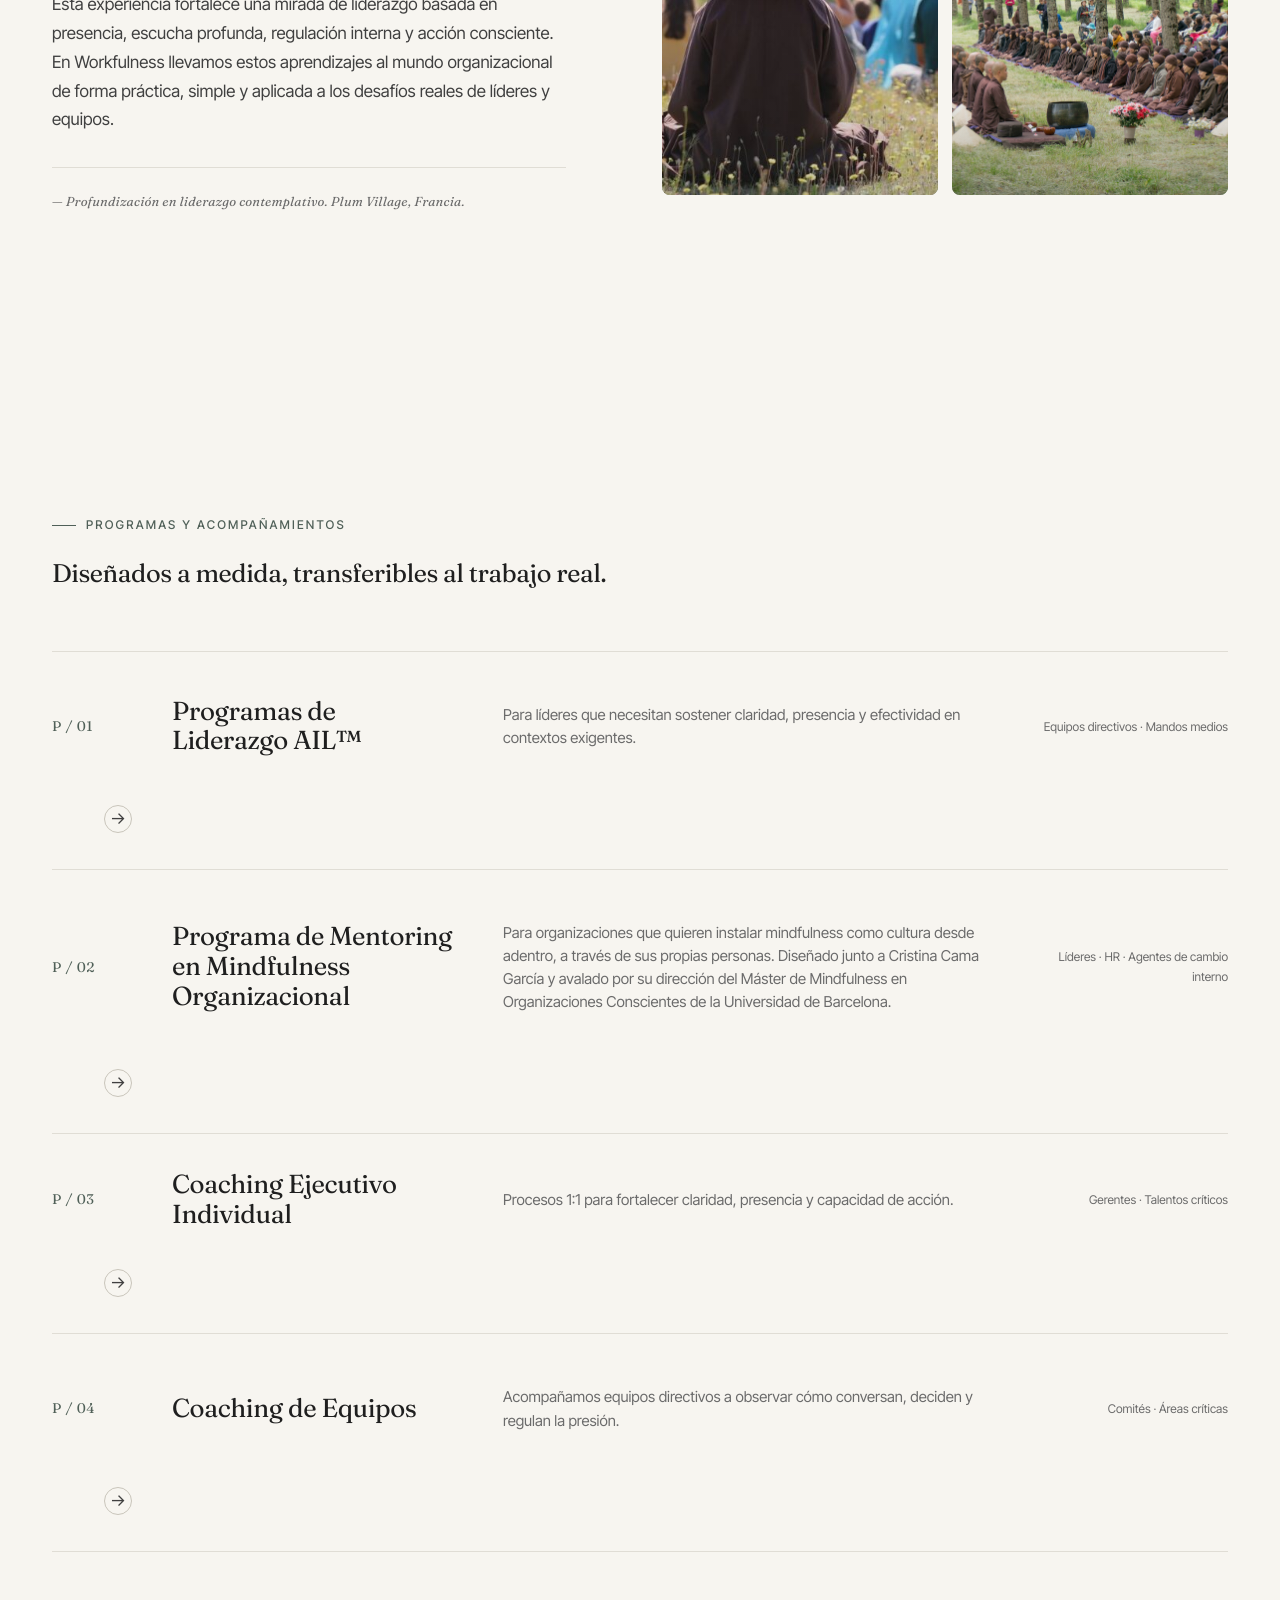
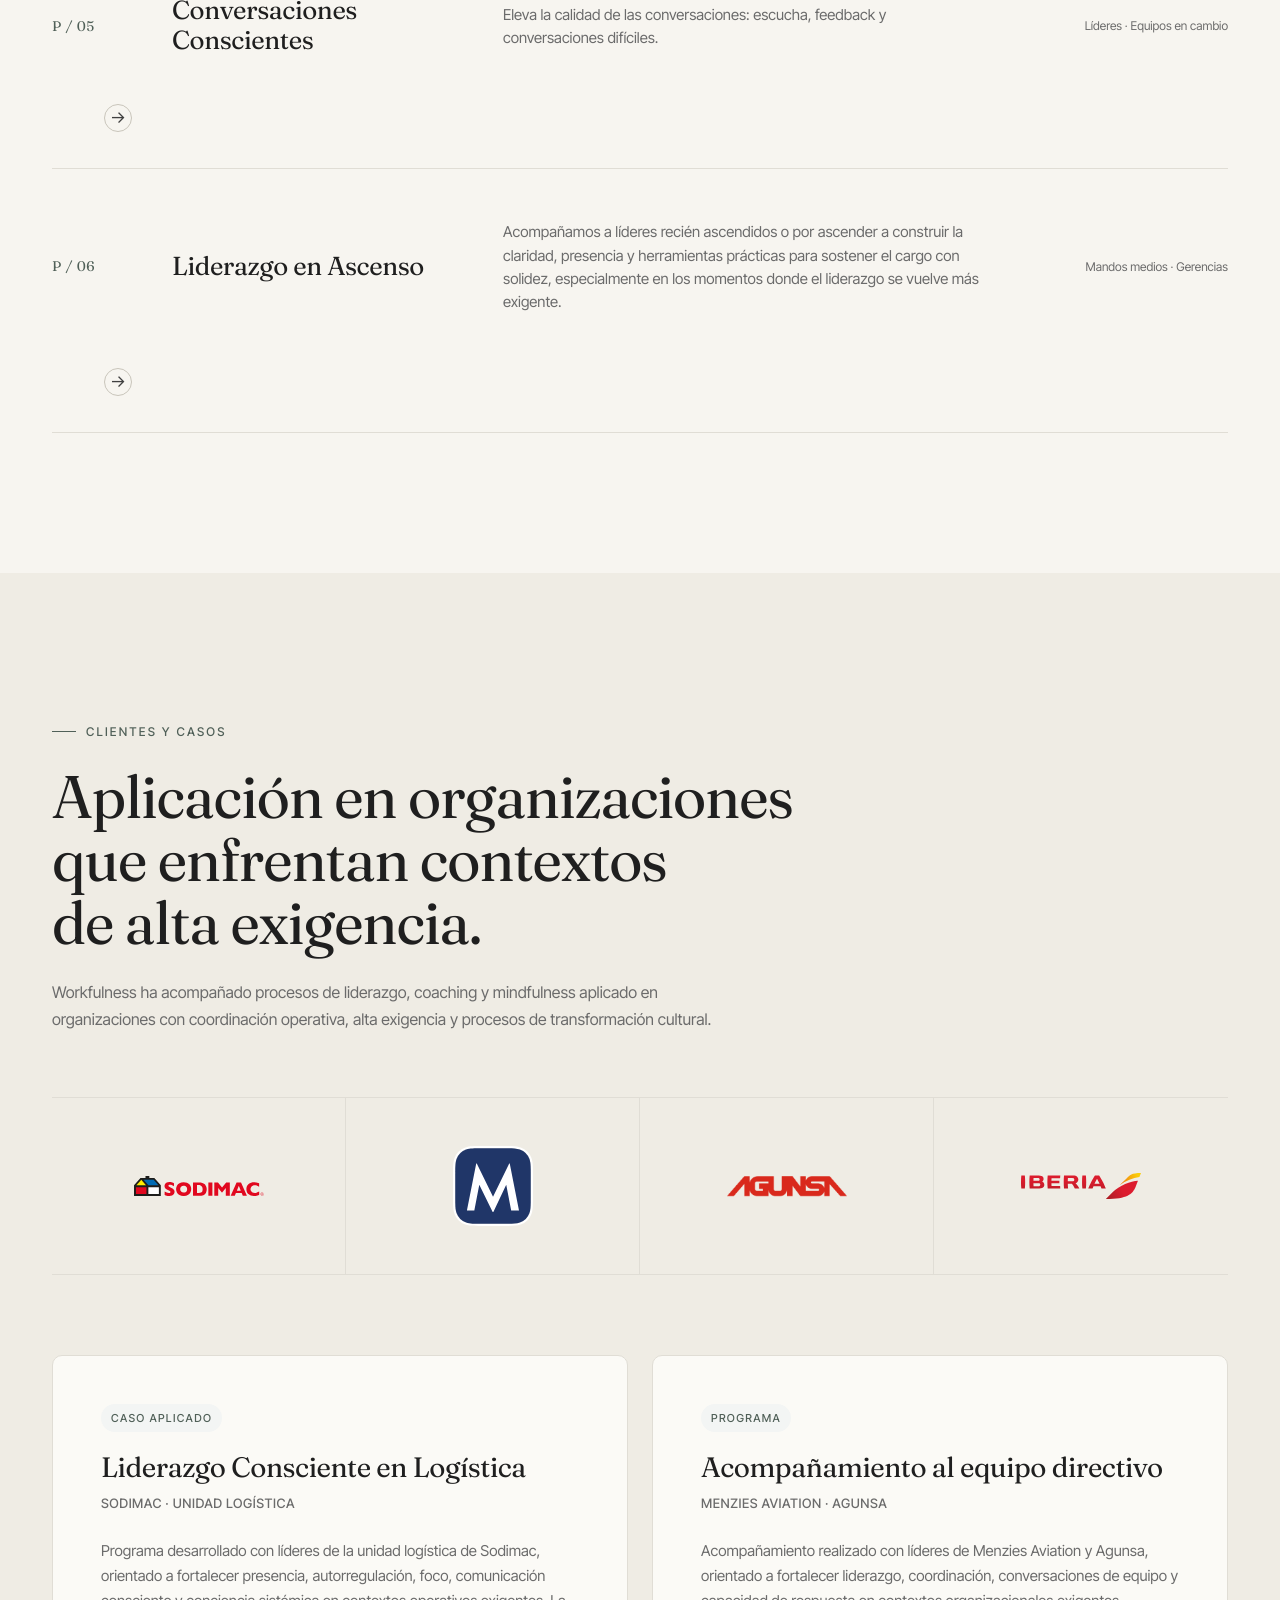
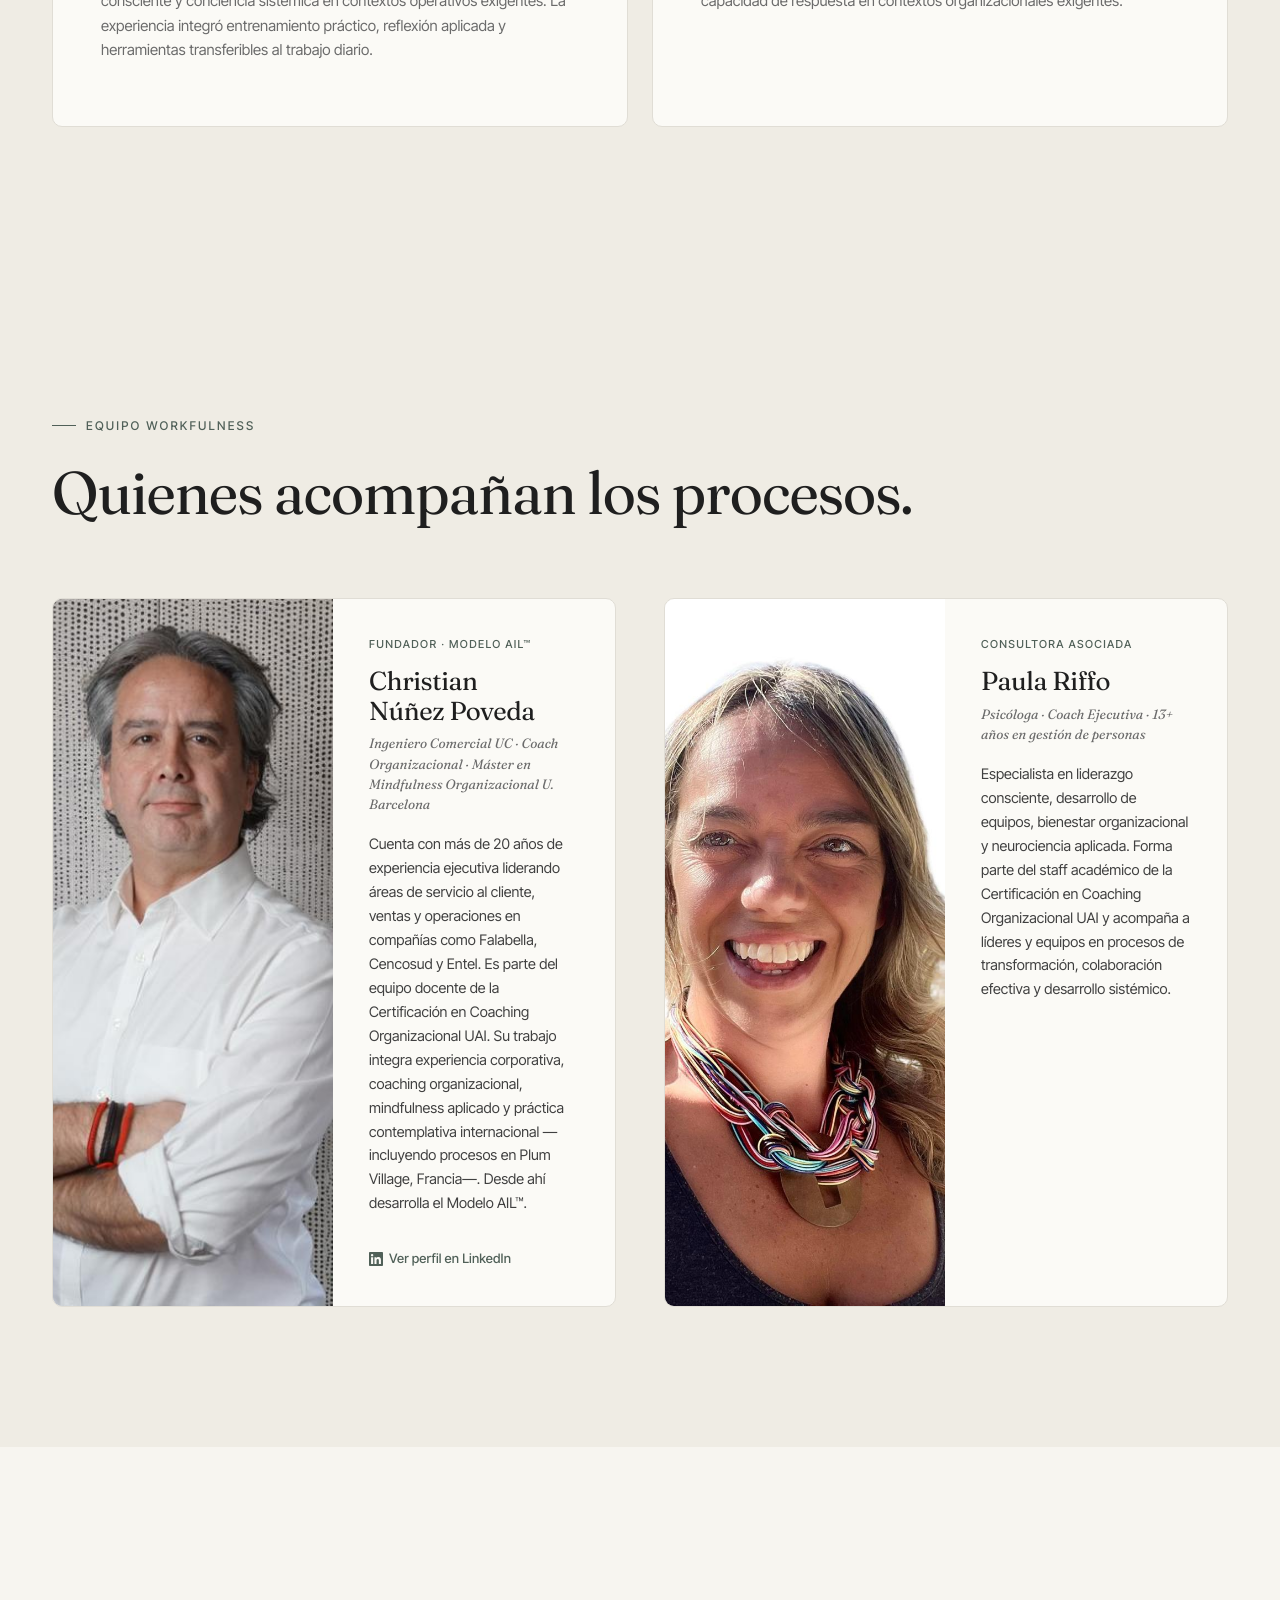
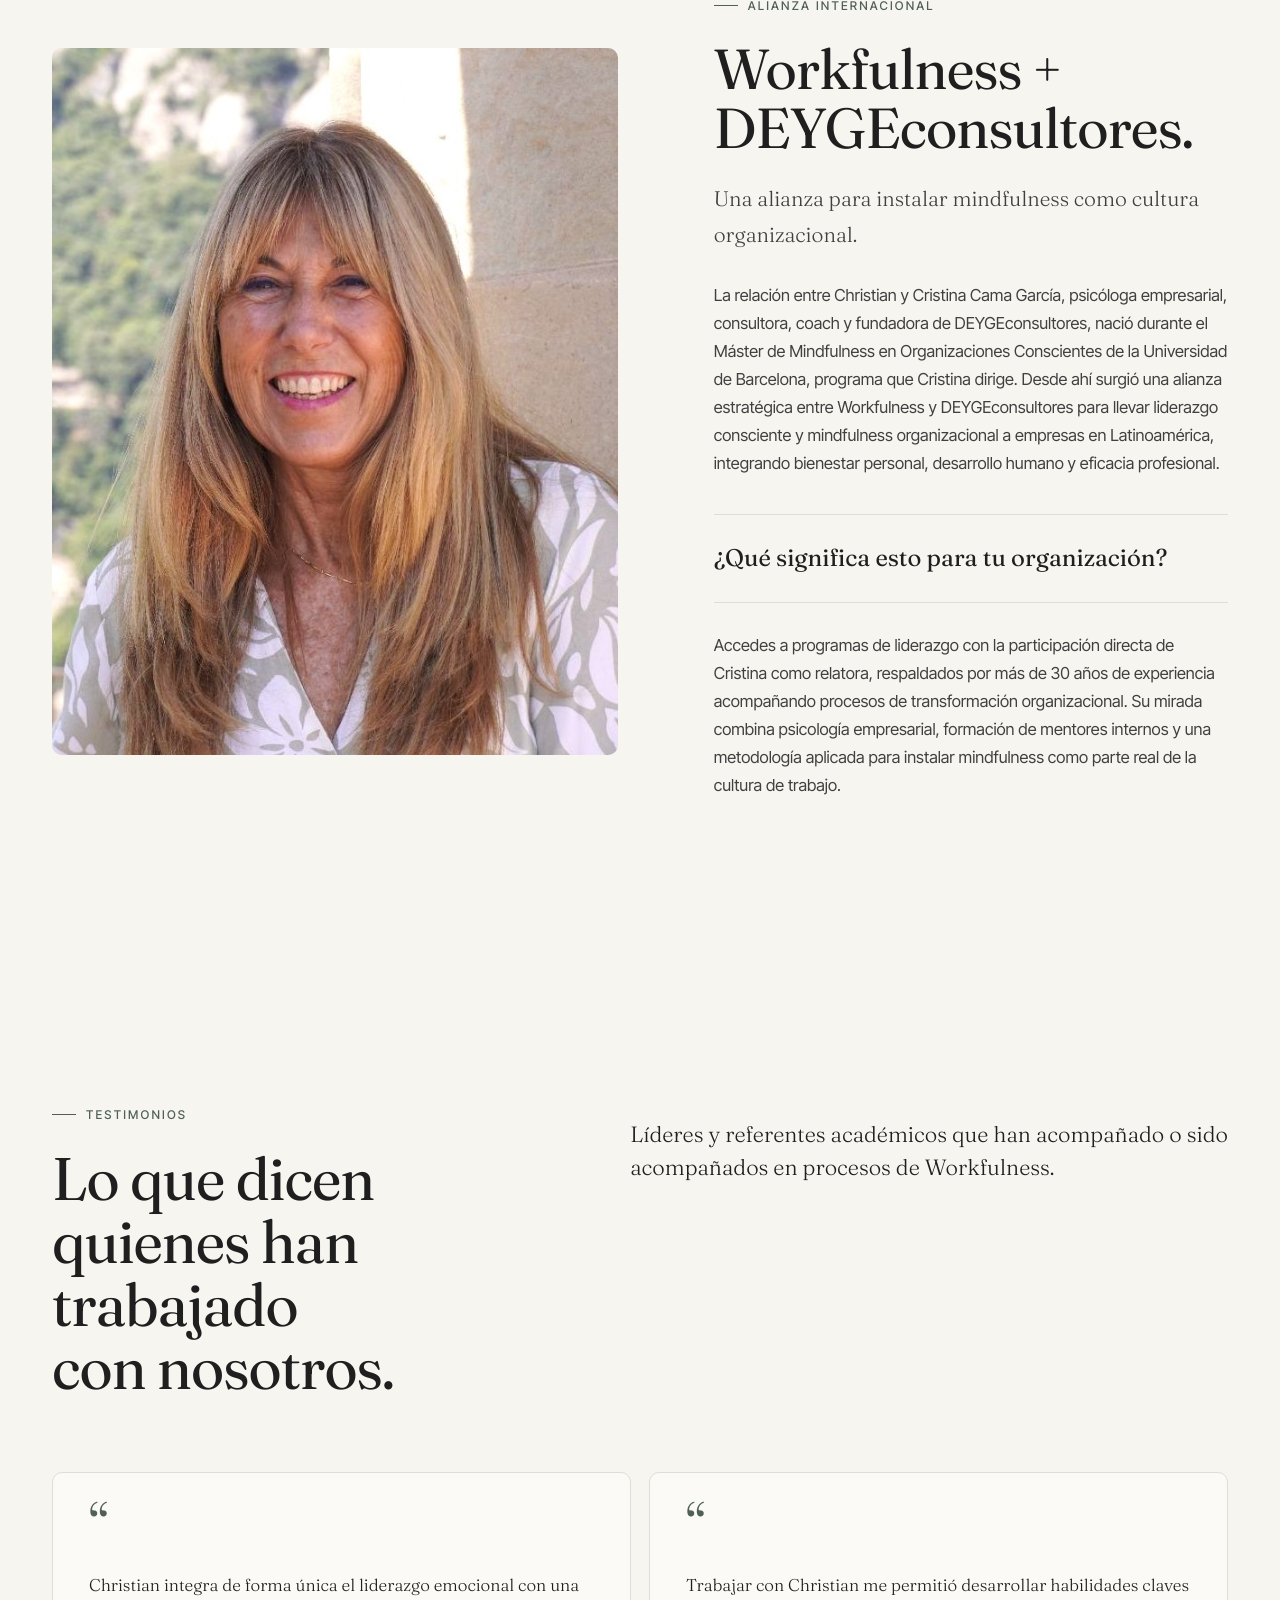
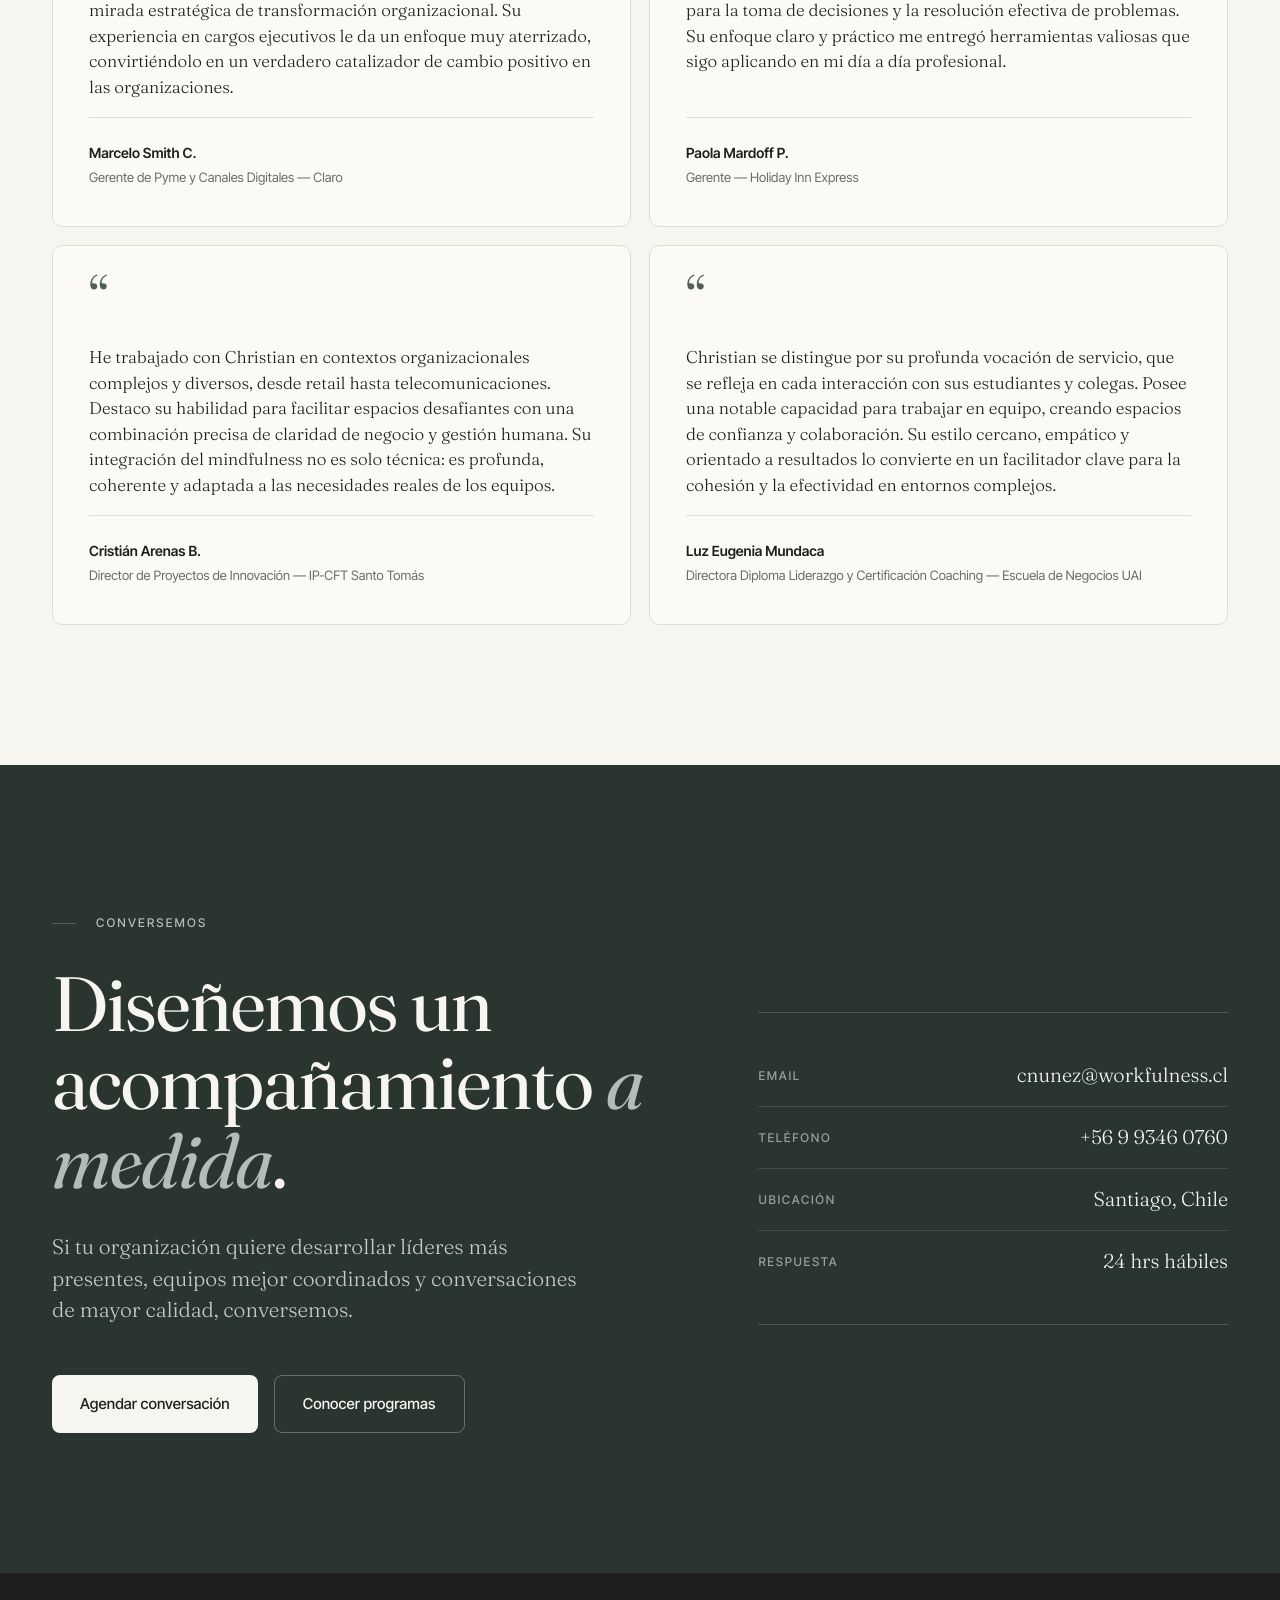
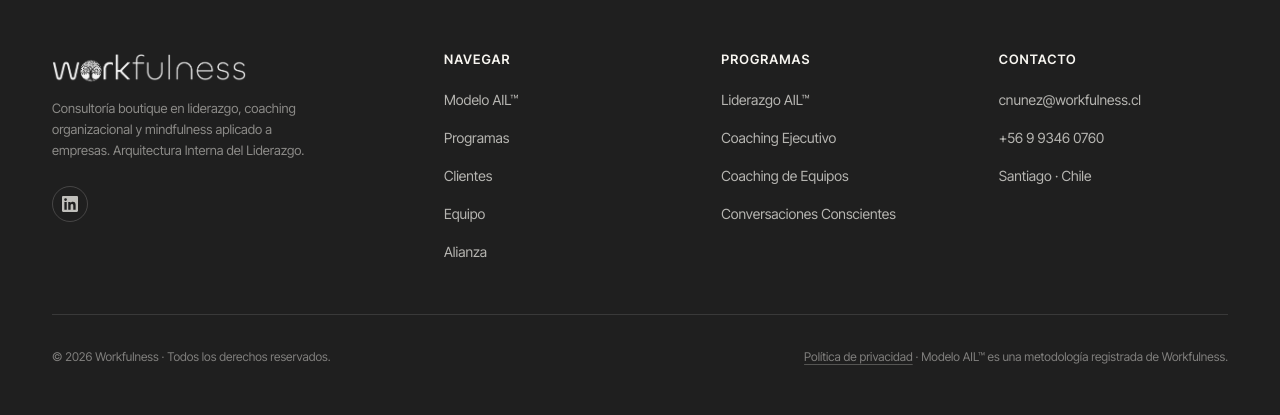
==== commit f60fc2b4: "feat(programas): agrega P/06 Liderazgo en Ascenso Co-Authored-By: Claude Fable 5 <noreply@anthropic." ====
--- a/index.html
+++ b/index.html
@@ -599,6 +599,15 @@
         <p class="desc">Eleva la calidad de las conversaciones: escucha, feedback y conversaciones difíciles.</p>
         <div class="meta">
           Líderes · Equipos en cambio
+        </div>
+        <span class="arrow-small">→</span>
+      </a>
+      <a href="#contacto" class="program">
+        <span class="pn">P / 06</span>
+        <h3>Liderazgo en Ascenso</h3>
+        <p class="desc">Acompañamos a líderes recién ascendidos o por ascender a construir la claridad, presencia y herramientas prácticas para sostener el cargo con solidez, especialmente en los momentos donde el liderazgo se vuelve más exigente.</p>
+        <div class="meta">
+          Mandos medios · Gerencias
         </div>
         <span class="arrow-small">→</span>
       </a>
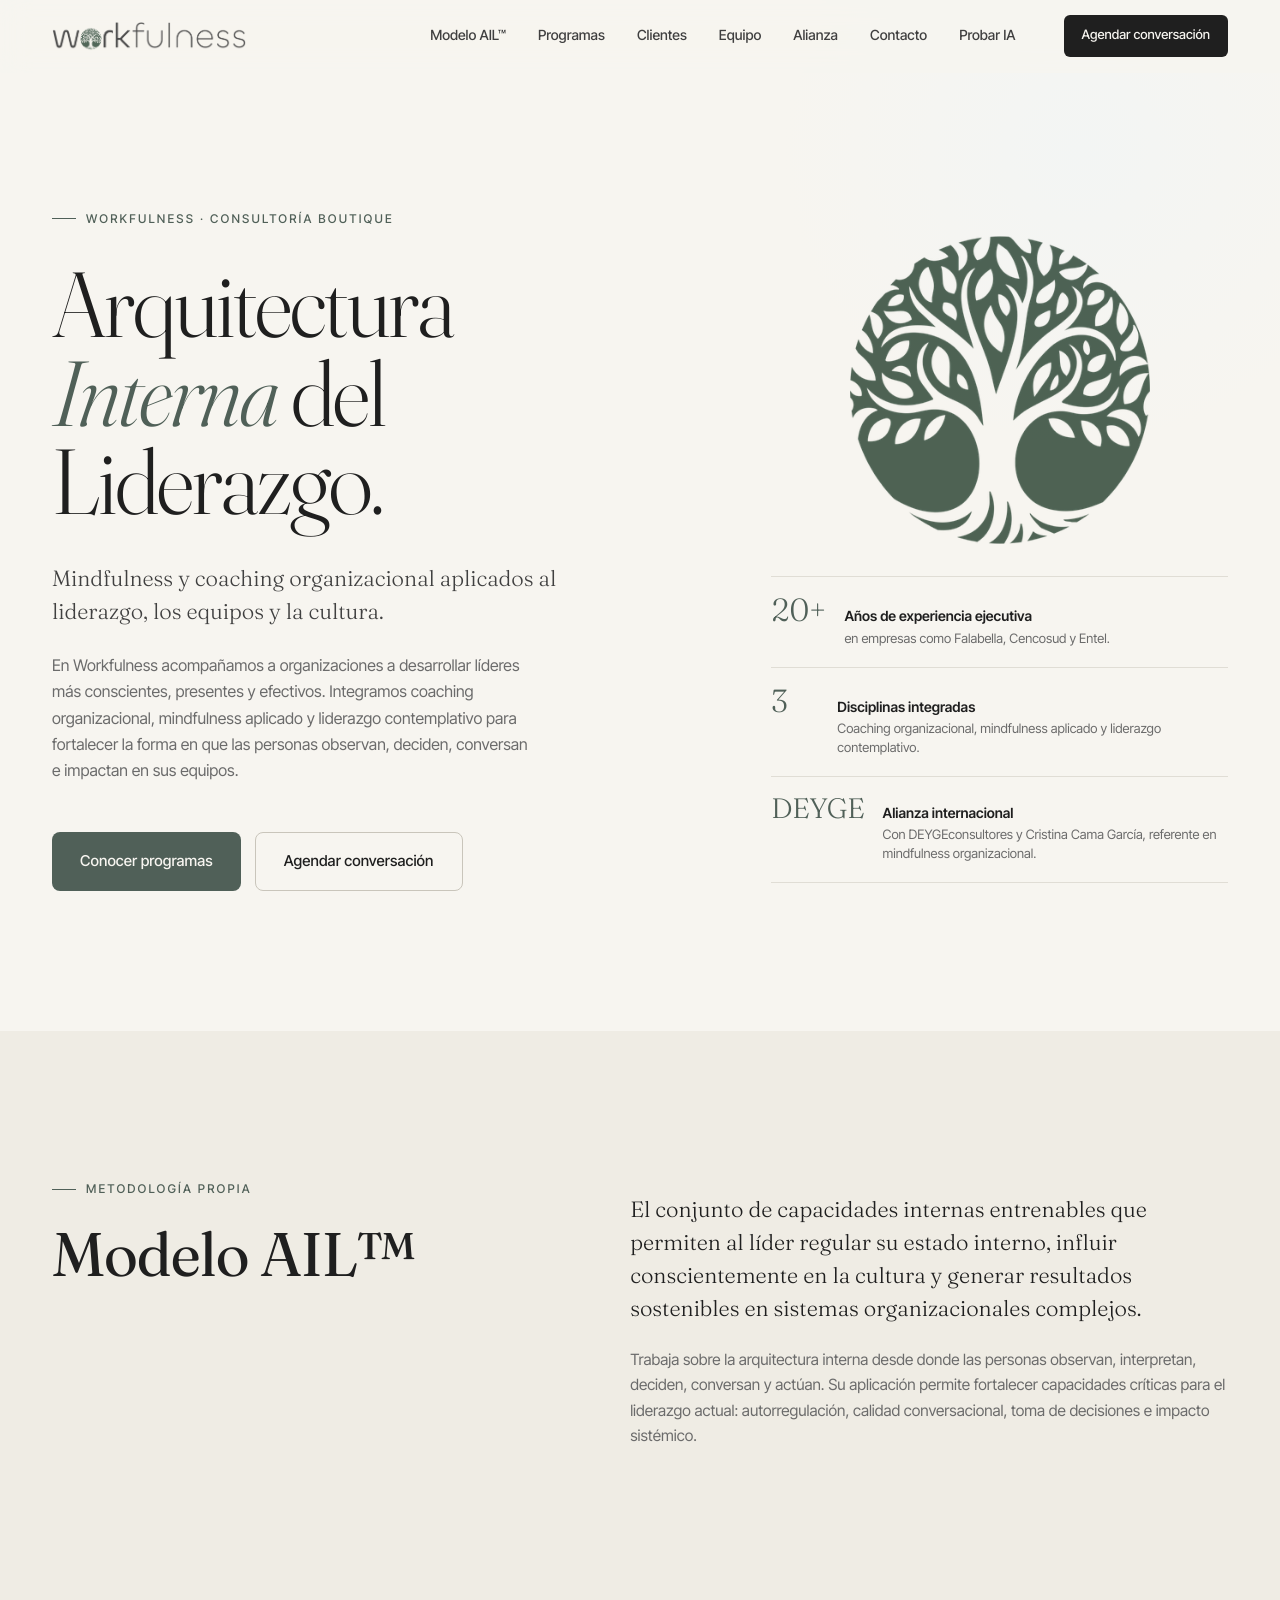
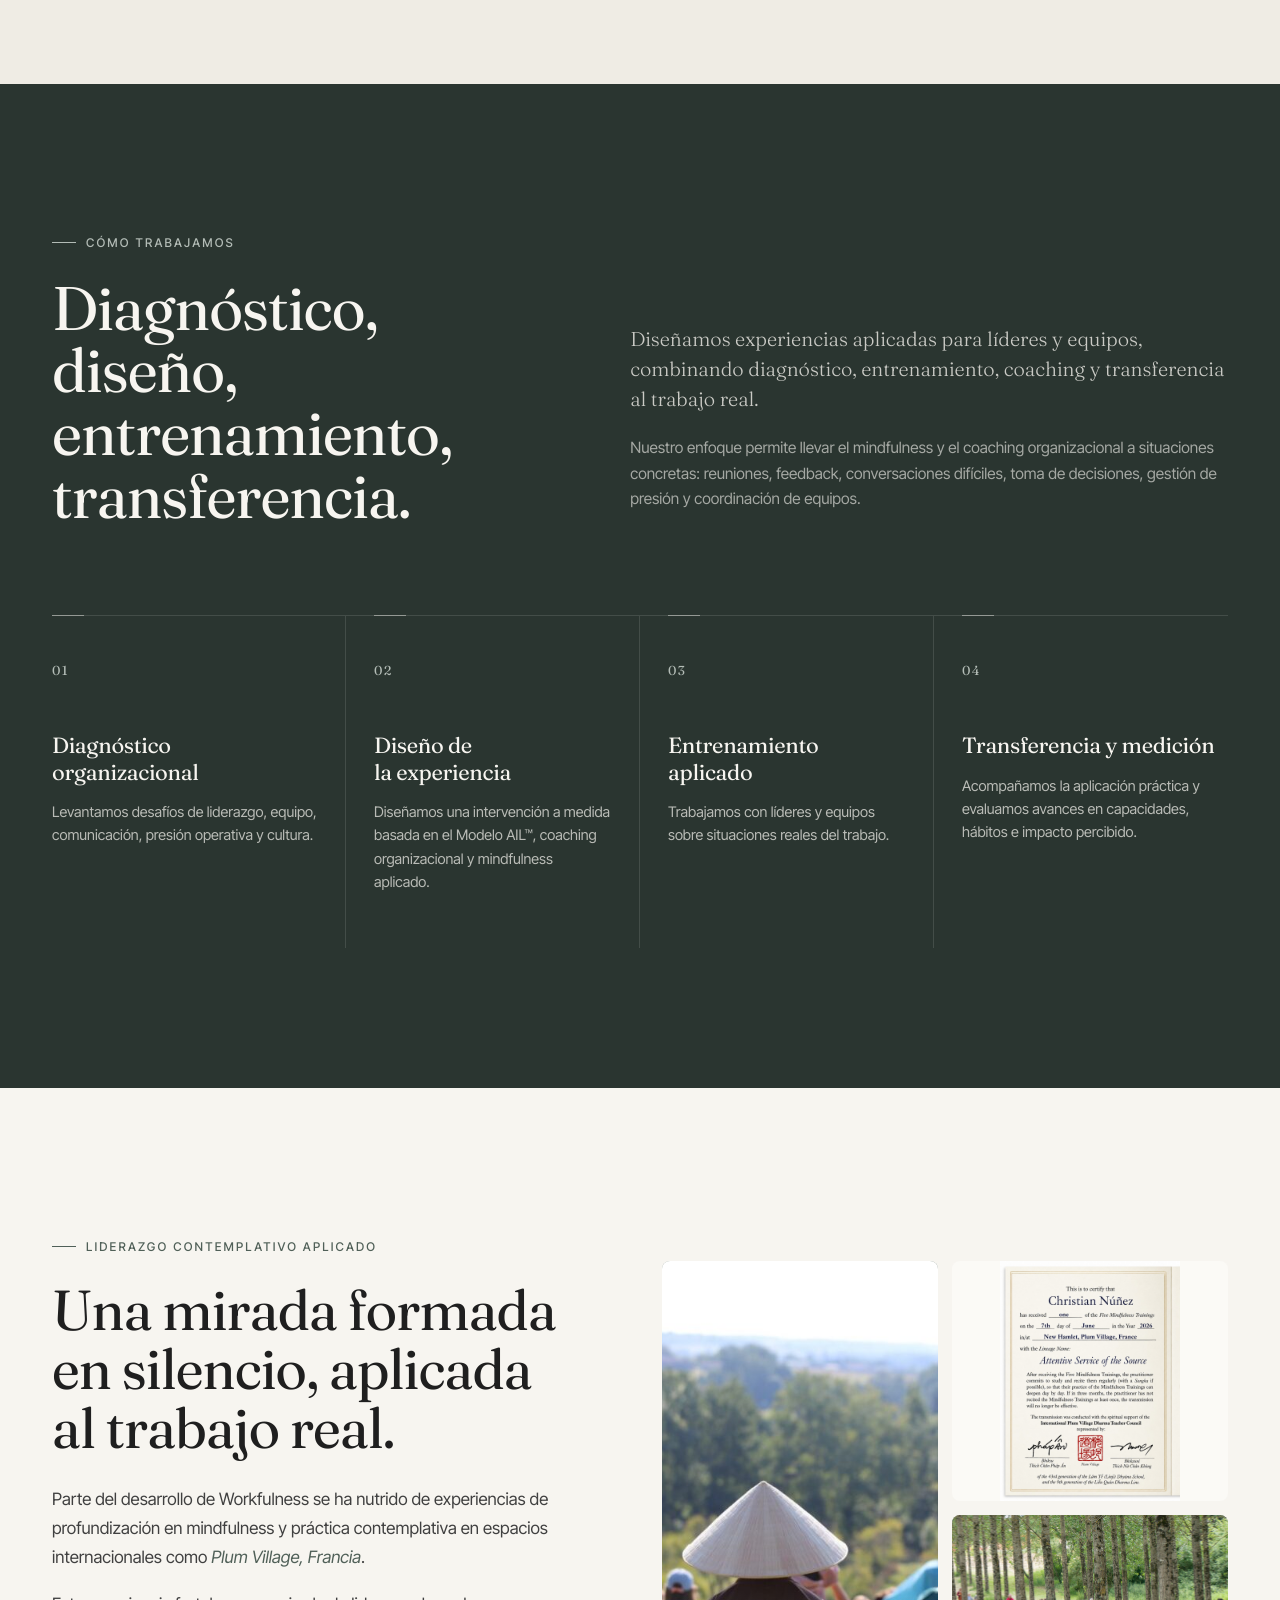
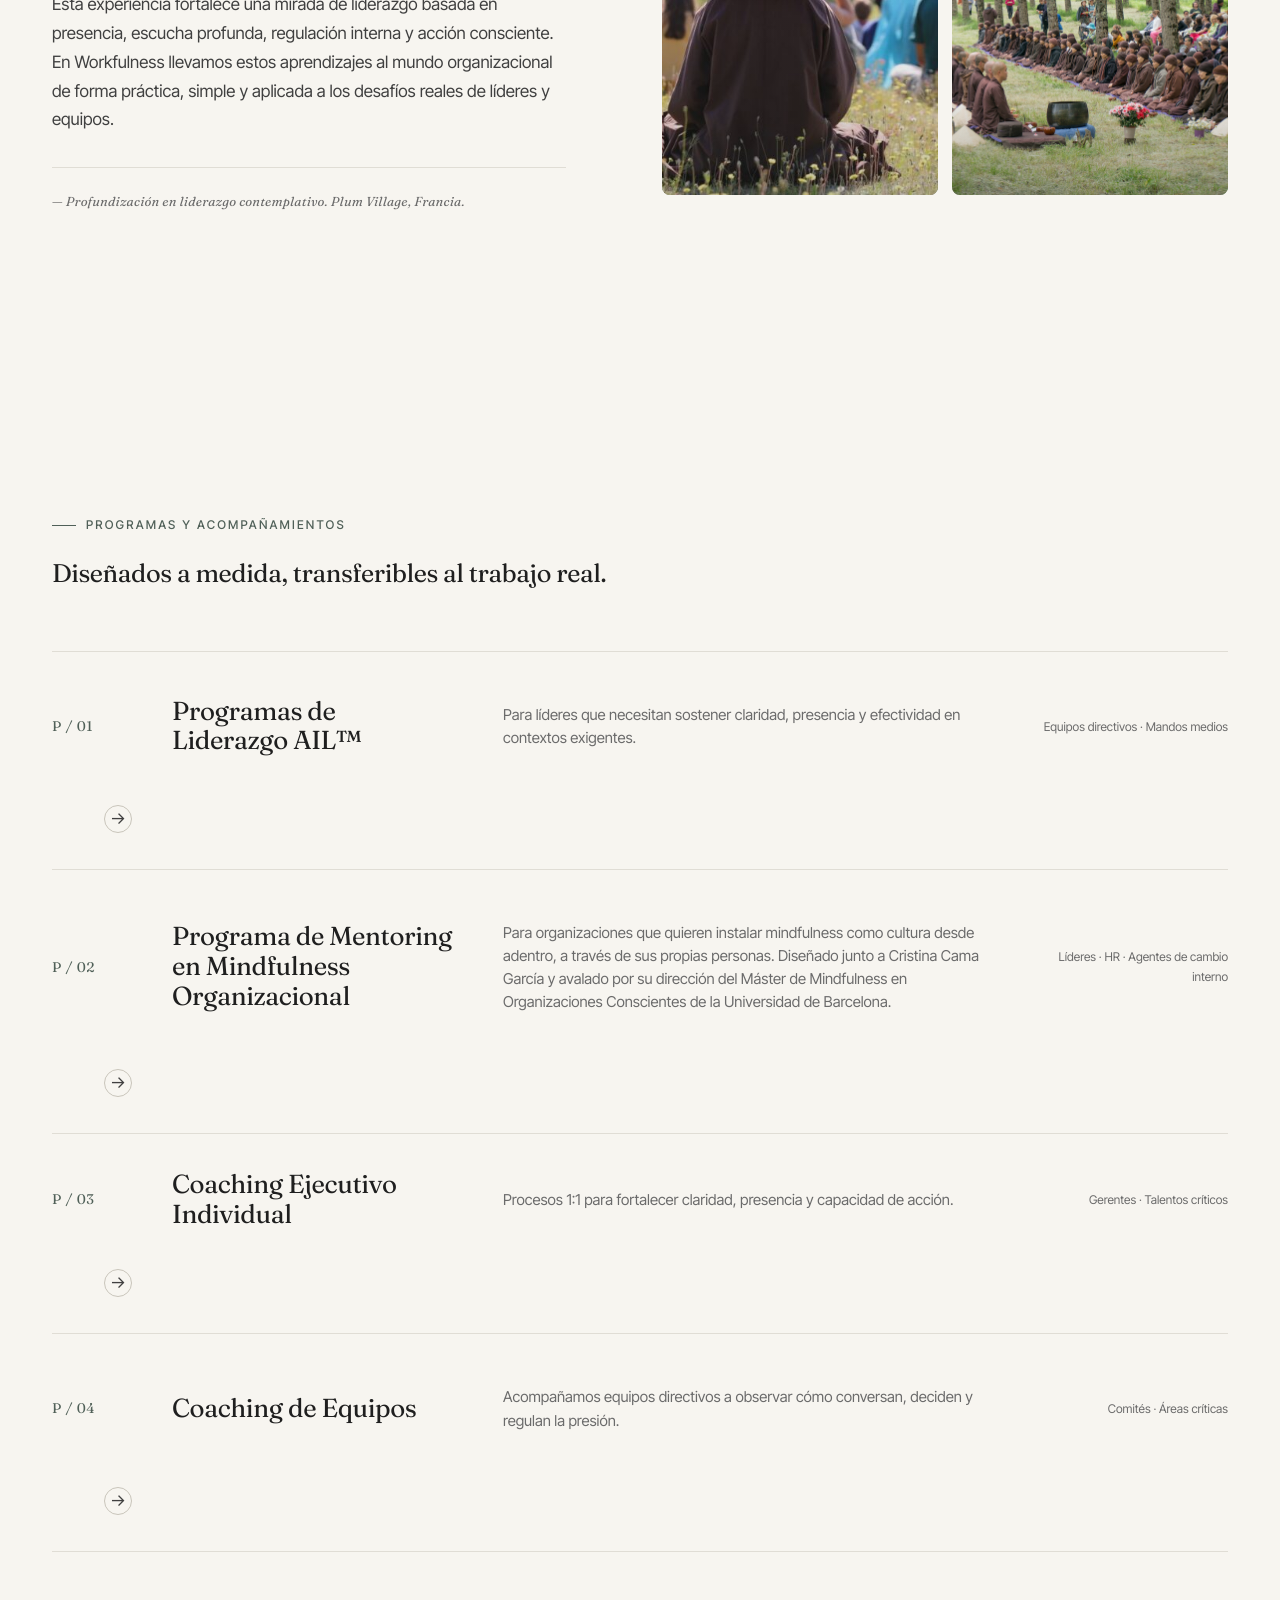
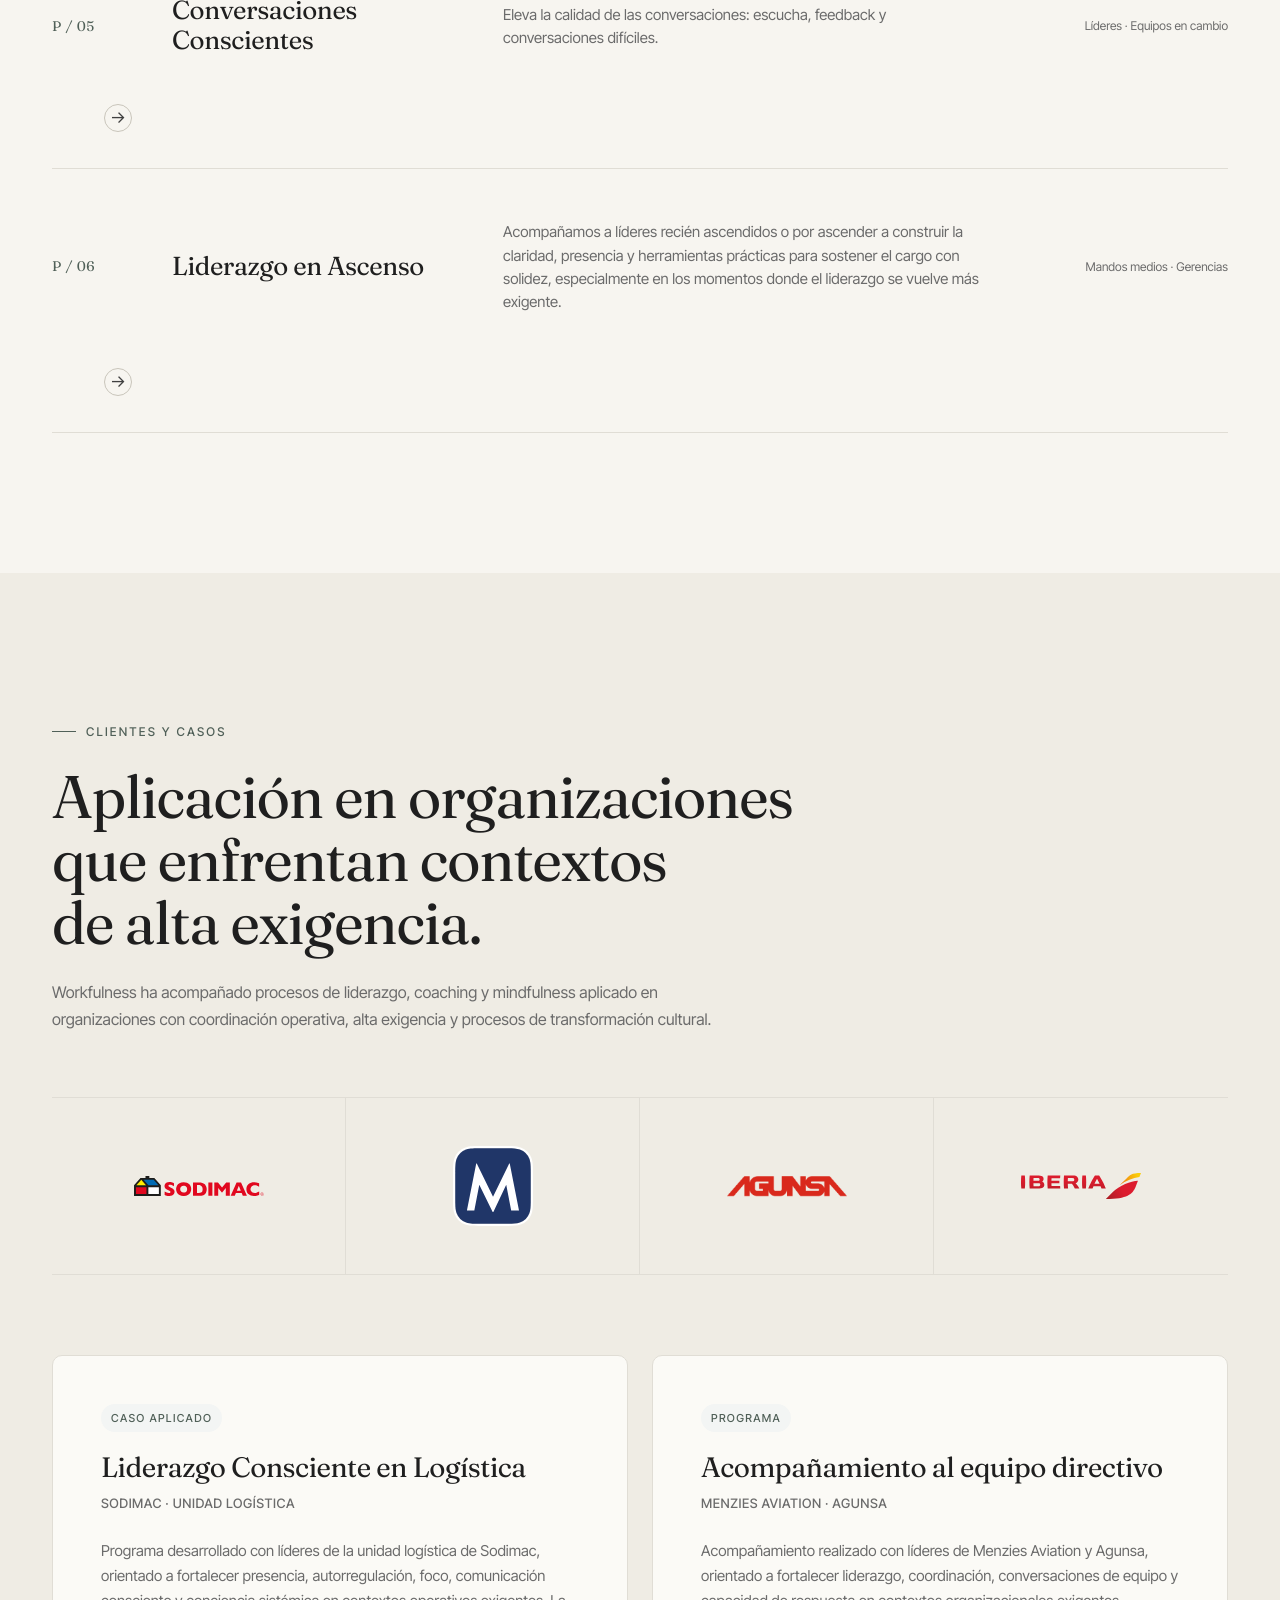
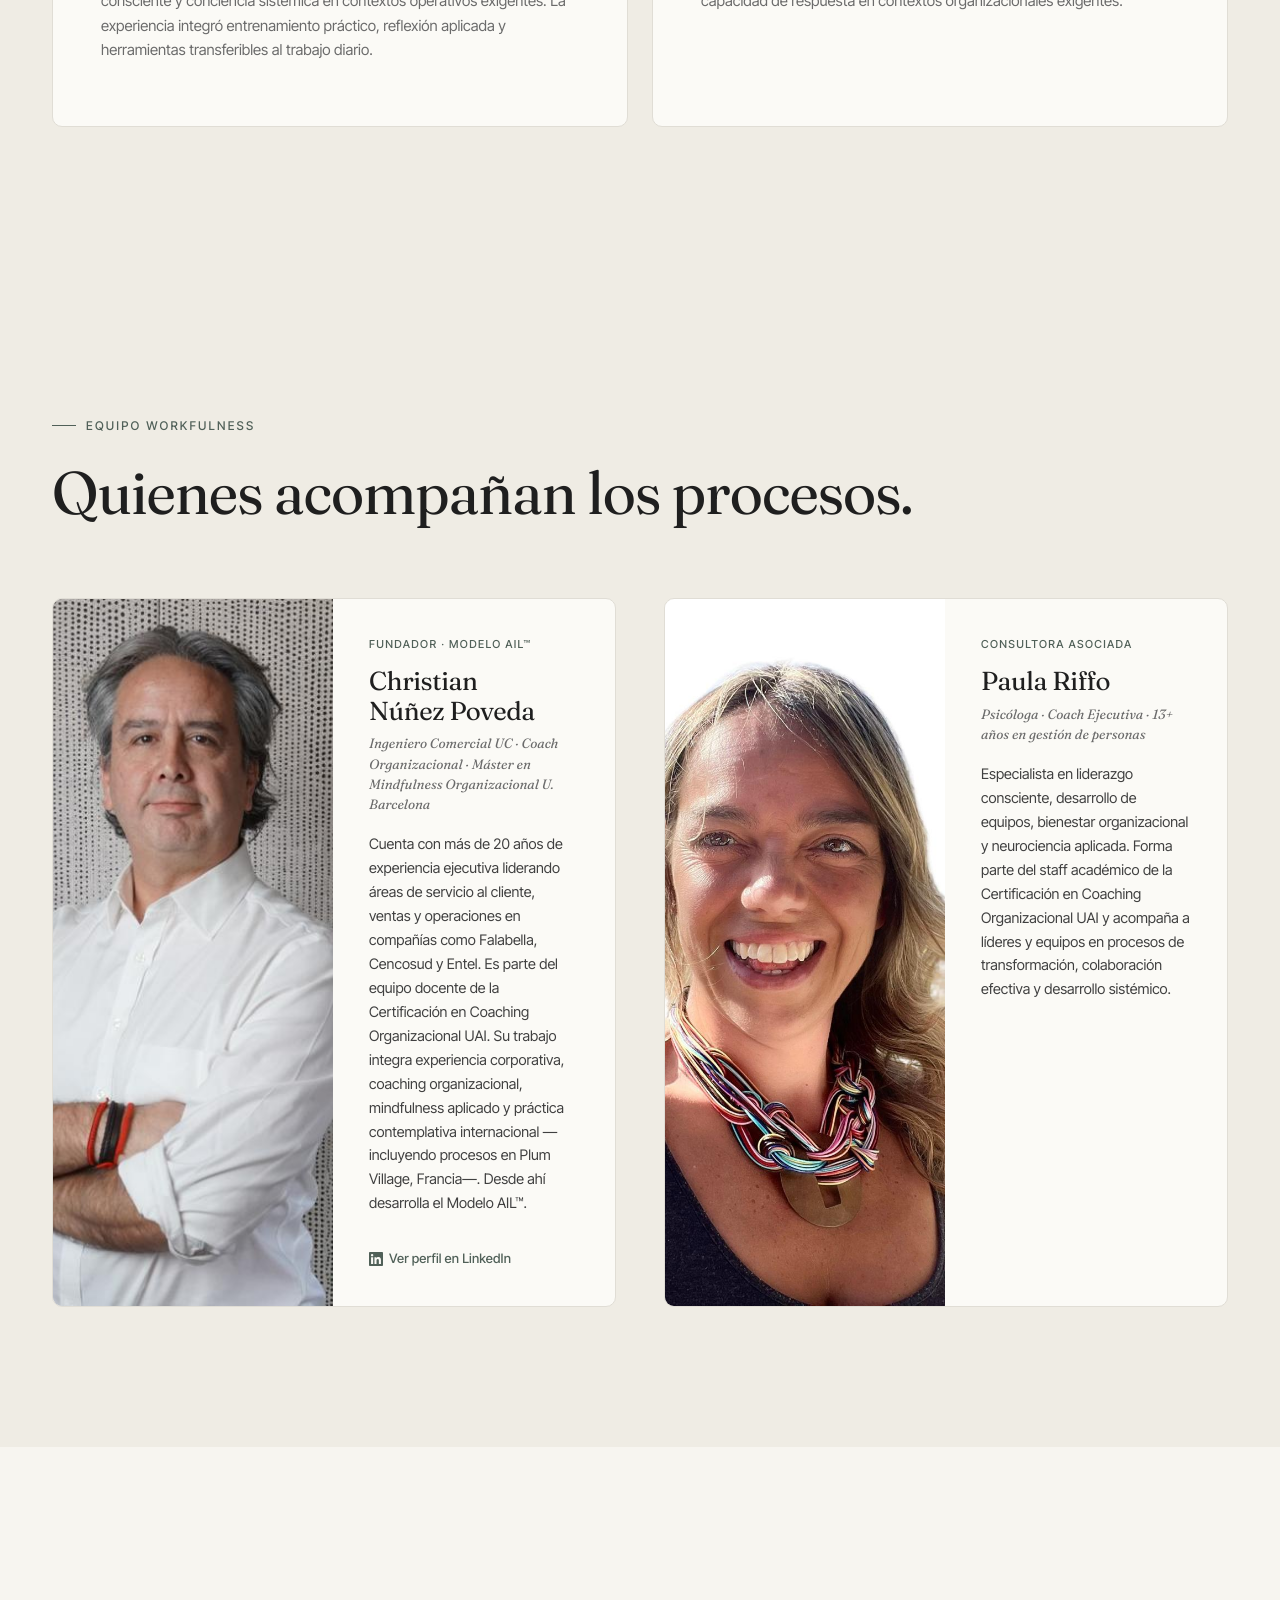
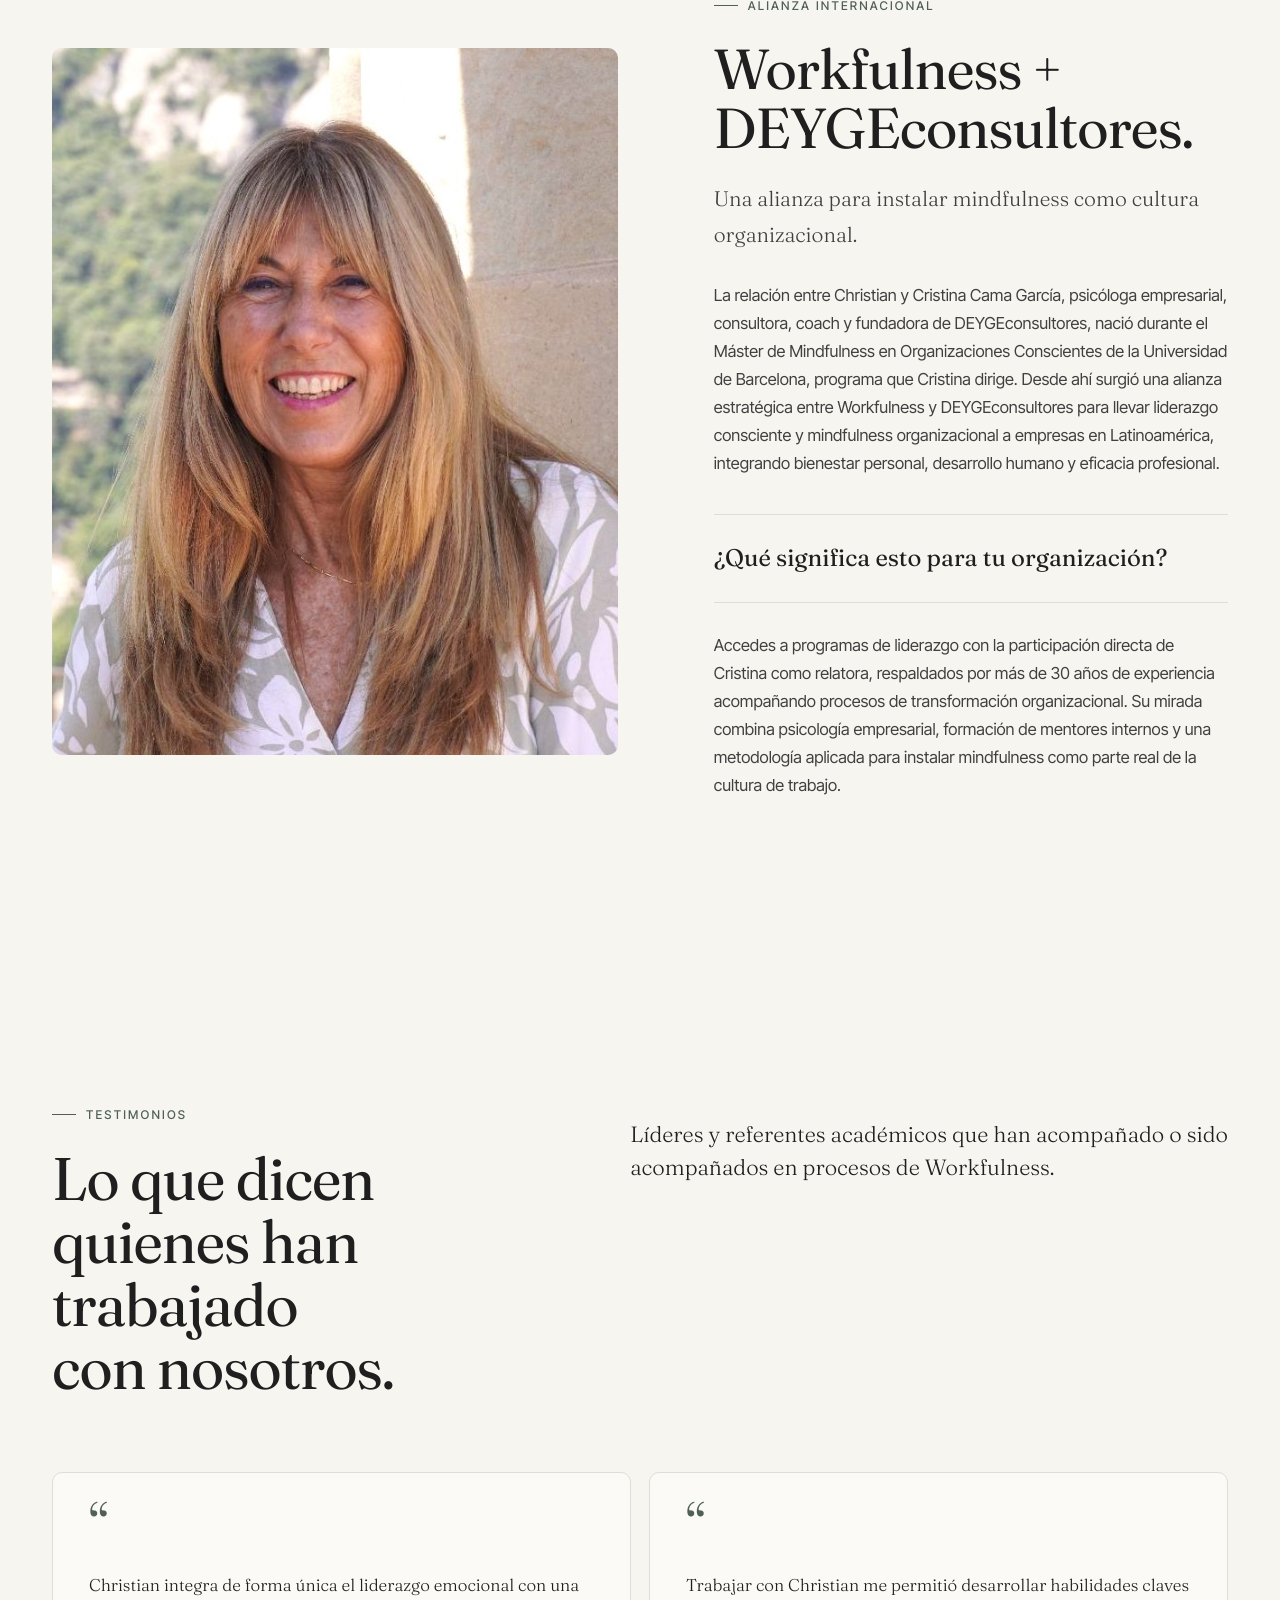
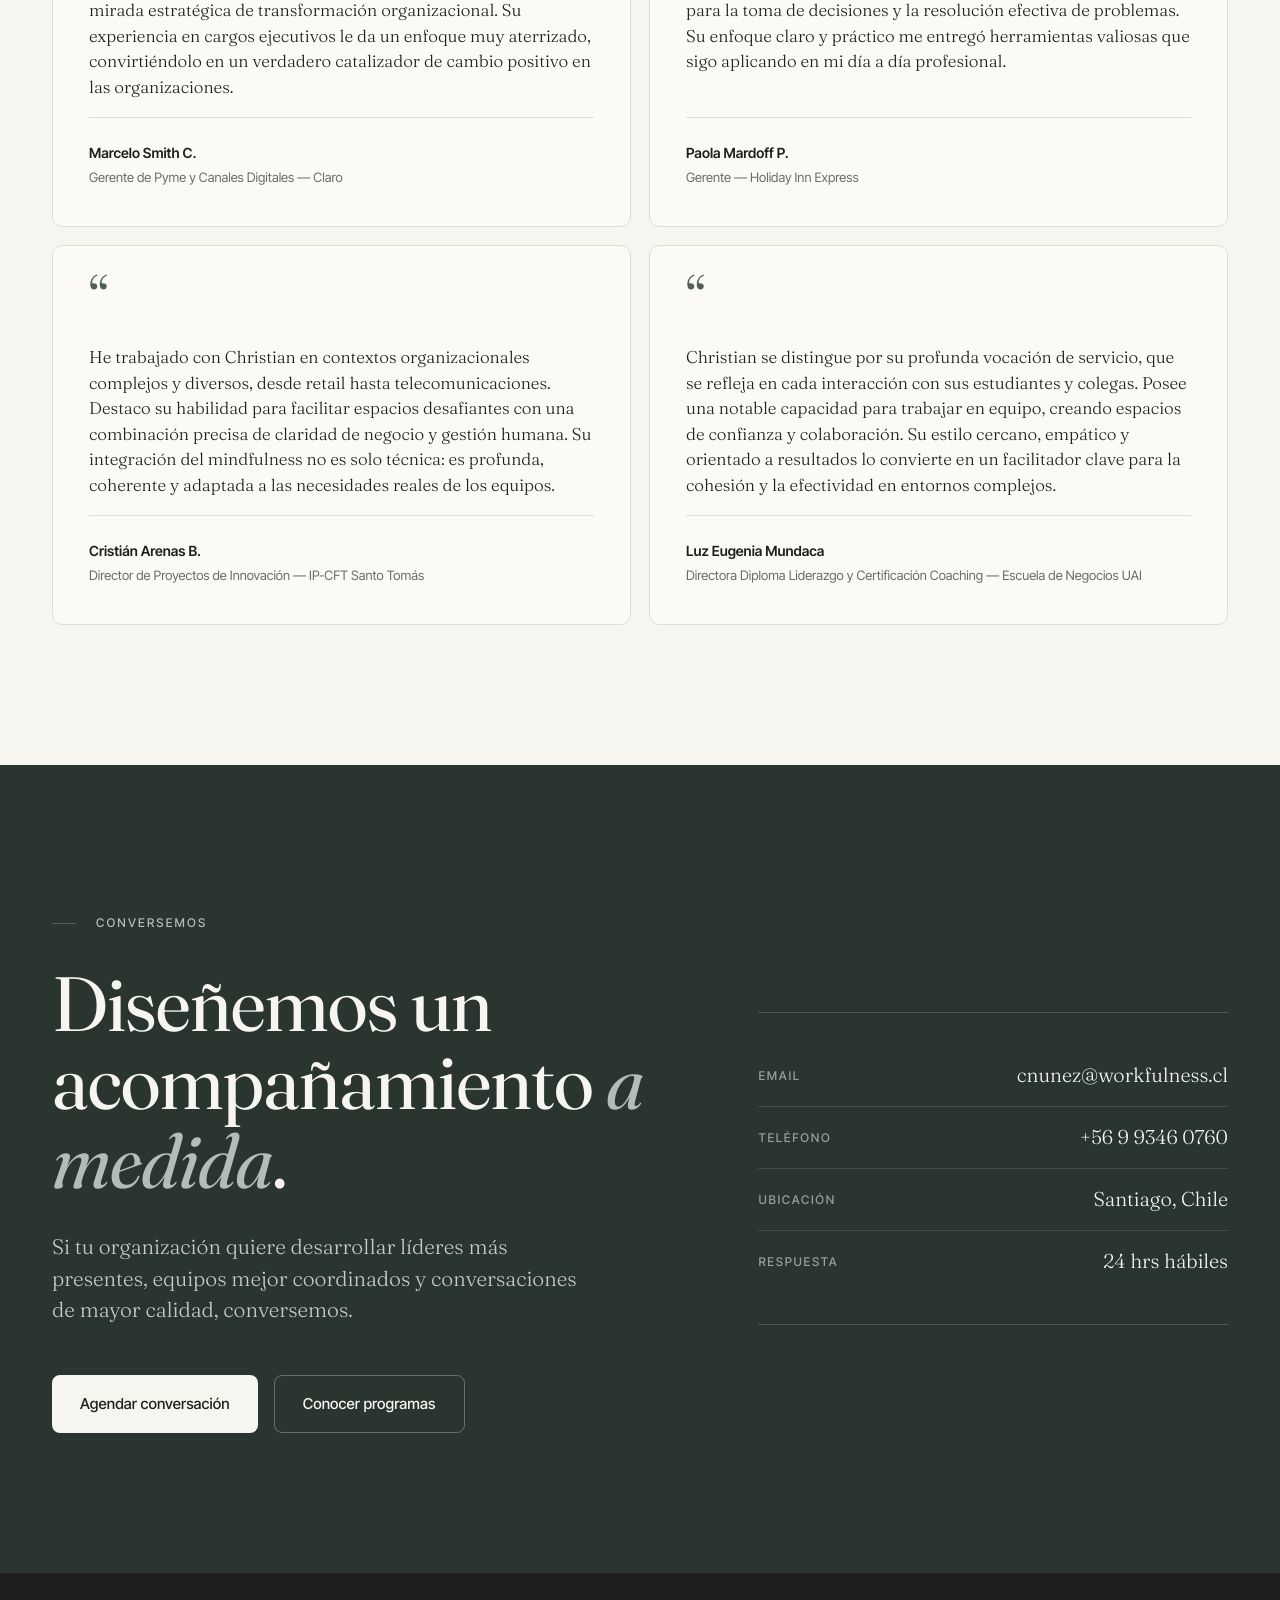
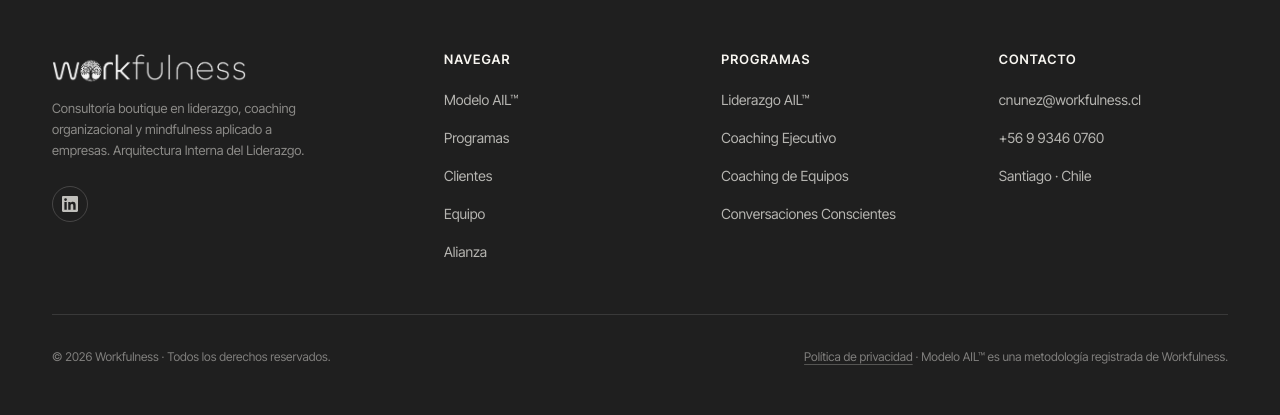
==== commit 3465b36c: "Preparar enlace Probar IA en el menú de escritorio y móvil" ====
--- a/index.html
+++ b/index.html
@@ -308,6 +308,10 @@
 .reveal-stagger.in > *:nth-child(5){transition-delay:320ms}
 
 /* ======= RESPONSIVE ======= */
+@media (min-width:1025px) and (max-width:1200px){
+  .header-inner{gap:24px}
+  .nav{gap:18px}
+}
 @media (max-width:1024px){
   .hero-grid,.ail-head,.process-head,.programs-head,.plum-grid,.alianza-grid,.contact-grid,.testimonials-head{grid-template-columns:1fr;gap:48px}
   .ail-cards,.testimonials-grid{grid-template-columns:repeat(2,1fr)}
@@ -432,6 +436,7 @@
       <a href="#equipo">Equipo</a>
       <a href="#alianza">Alianza</a>
       <a href="#contacto">Contacto</a>
+      <a href="https://ia.workfulness.cl">Probar IA</a>
     </nav>
     <a href="#contacto" class="cta-header">Agendar conversación</a>
     <button class="menu-toggle" id="menuToggle" aria-label="Abrir menú" aria-expanded="false" aria-controls="mobileNav">
@@ -446,6 +451,7 @@
   <a href="#equipo">Equipo</a>
   <a href="#alianza">Alianza</a>
   <a href="#contacto">Contacto</a>
+  <a href="https://ia.workfulness.cl">Probar IA</a>
   <a href="#contacto" class="mobile-cta">Agendar conversación</a>
 </nav>
 
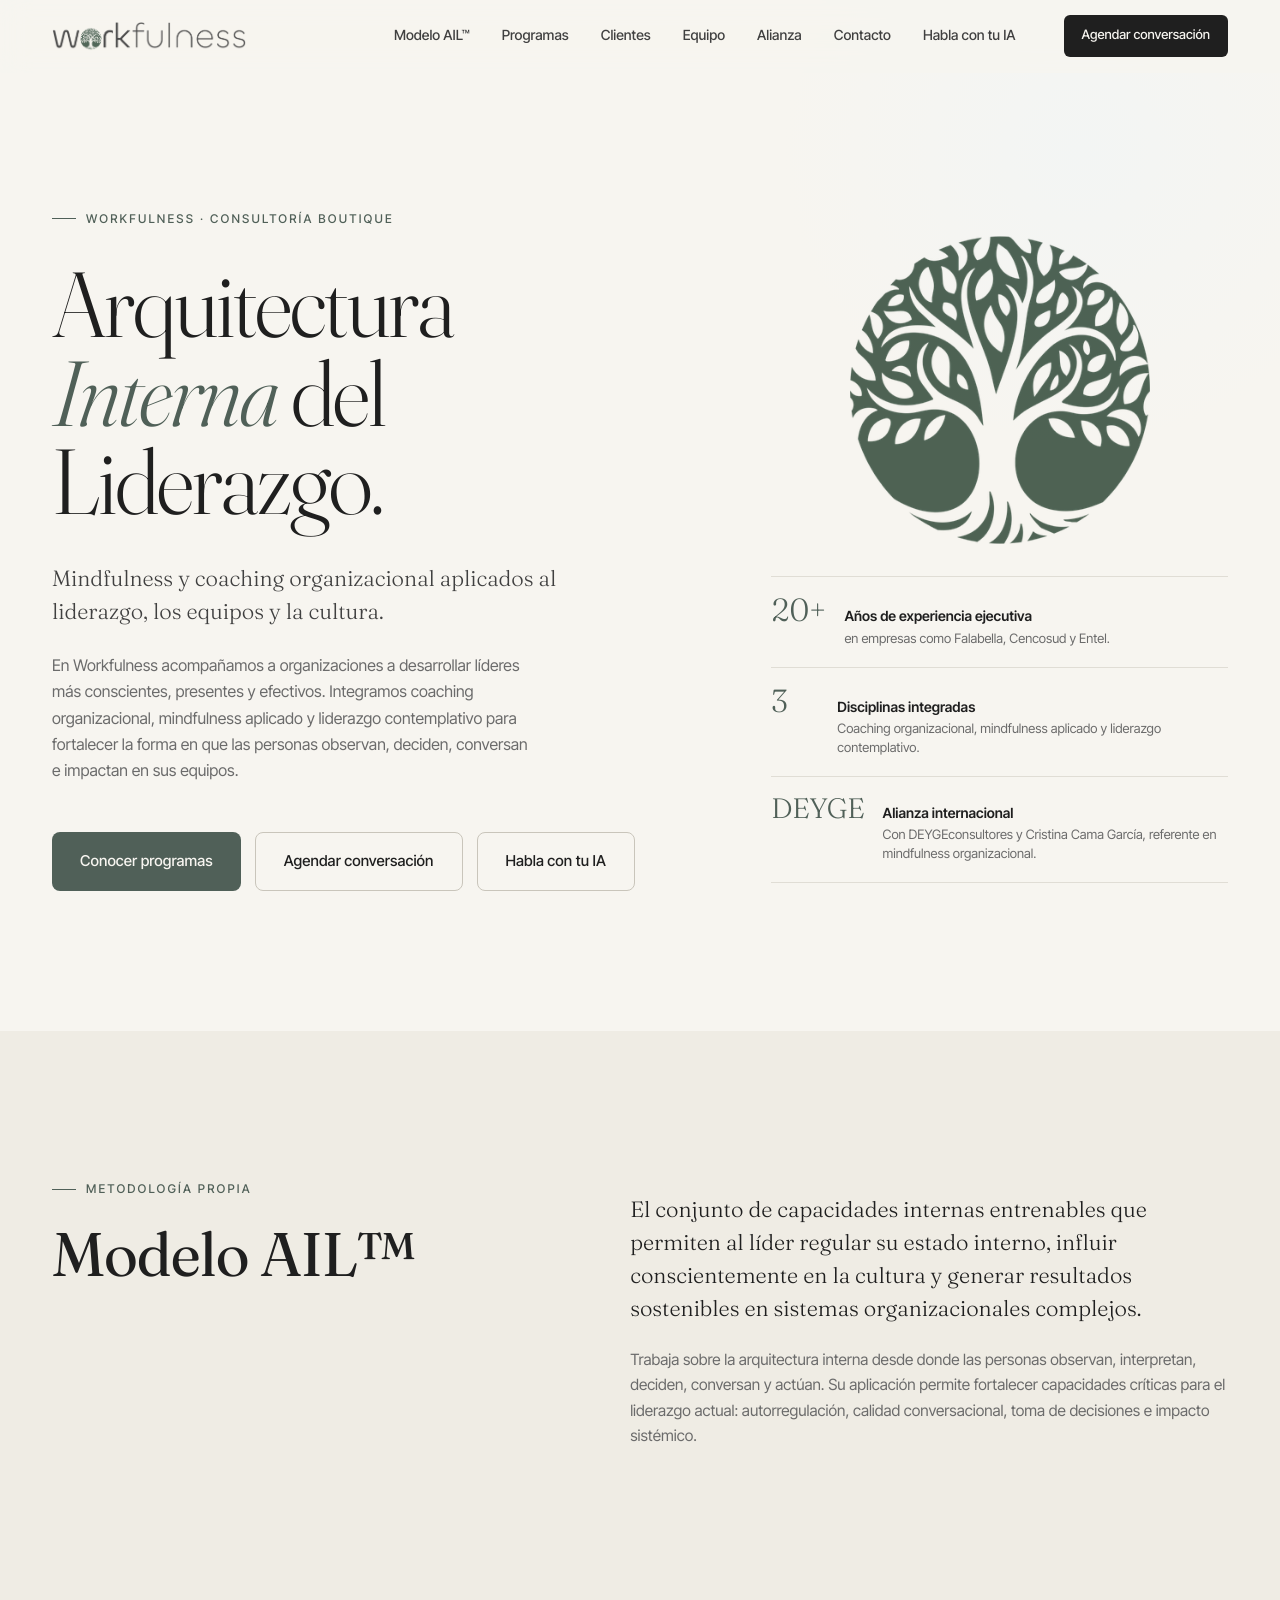
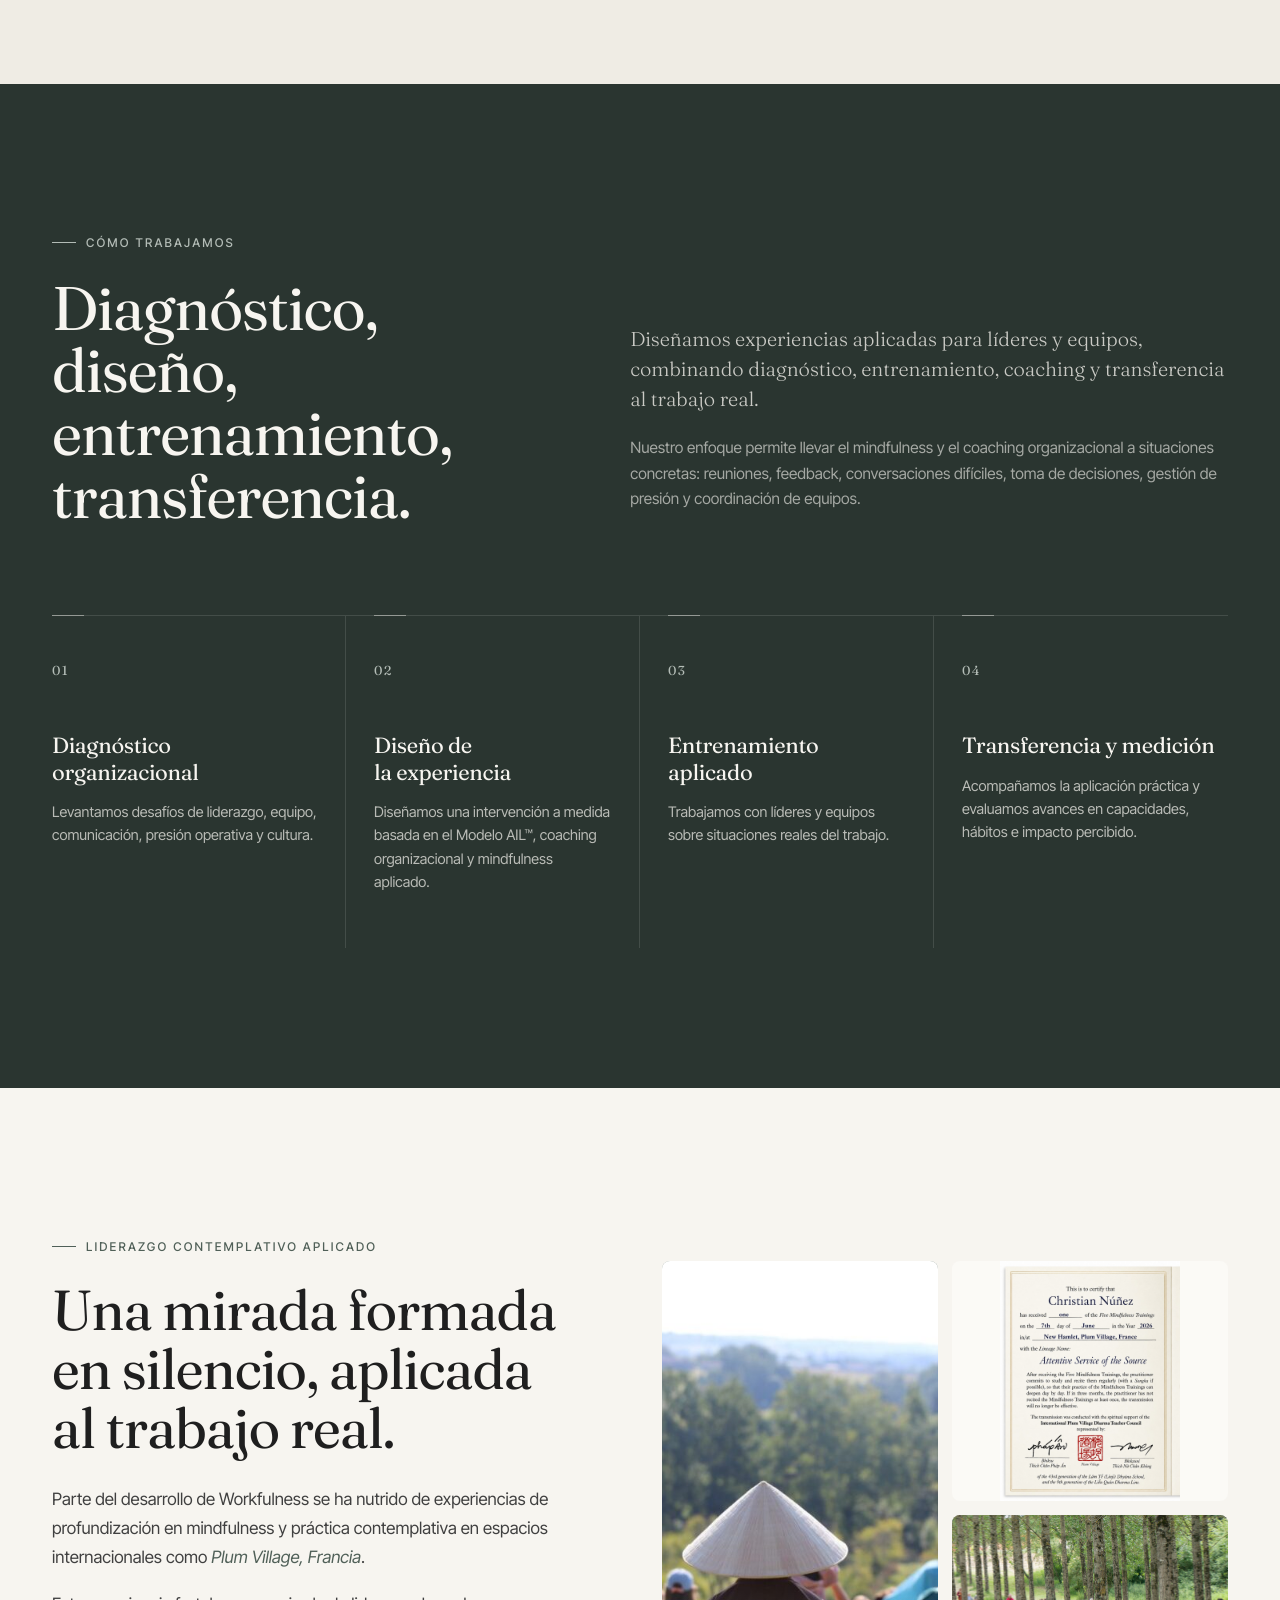
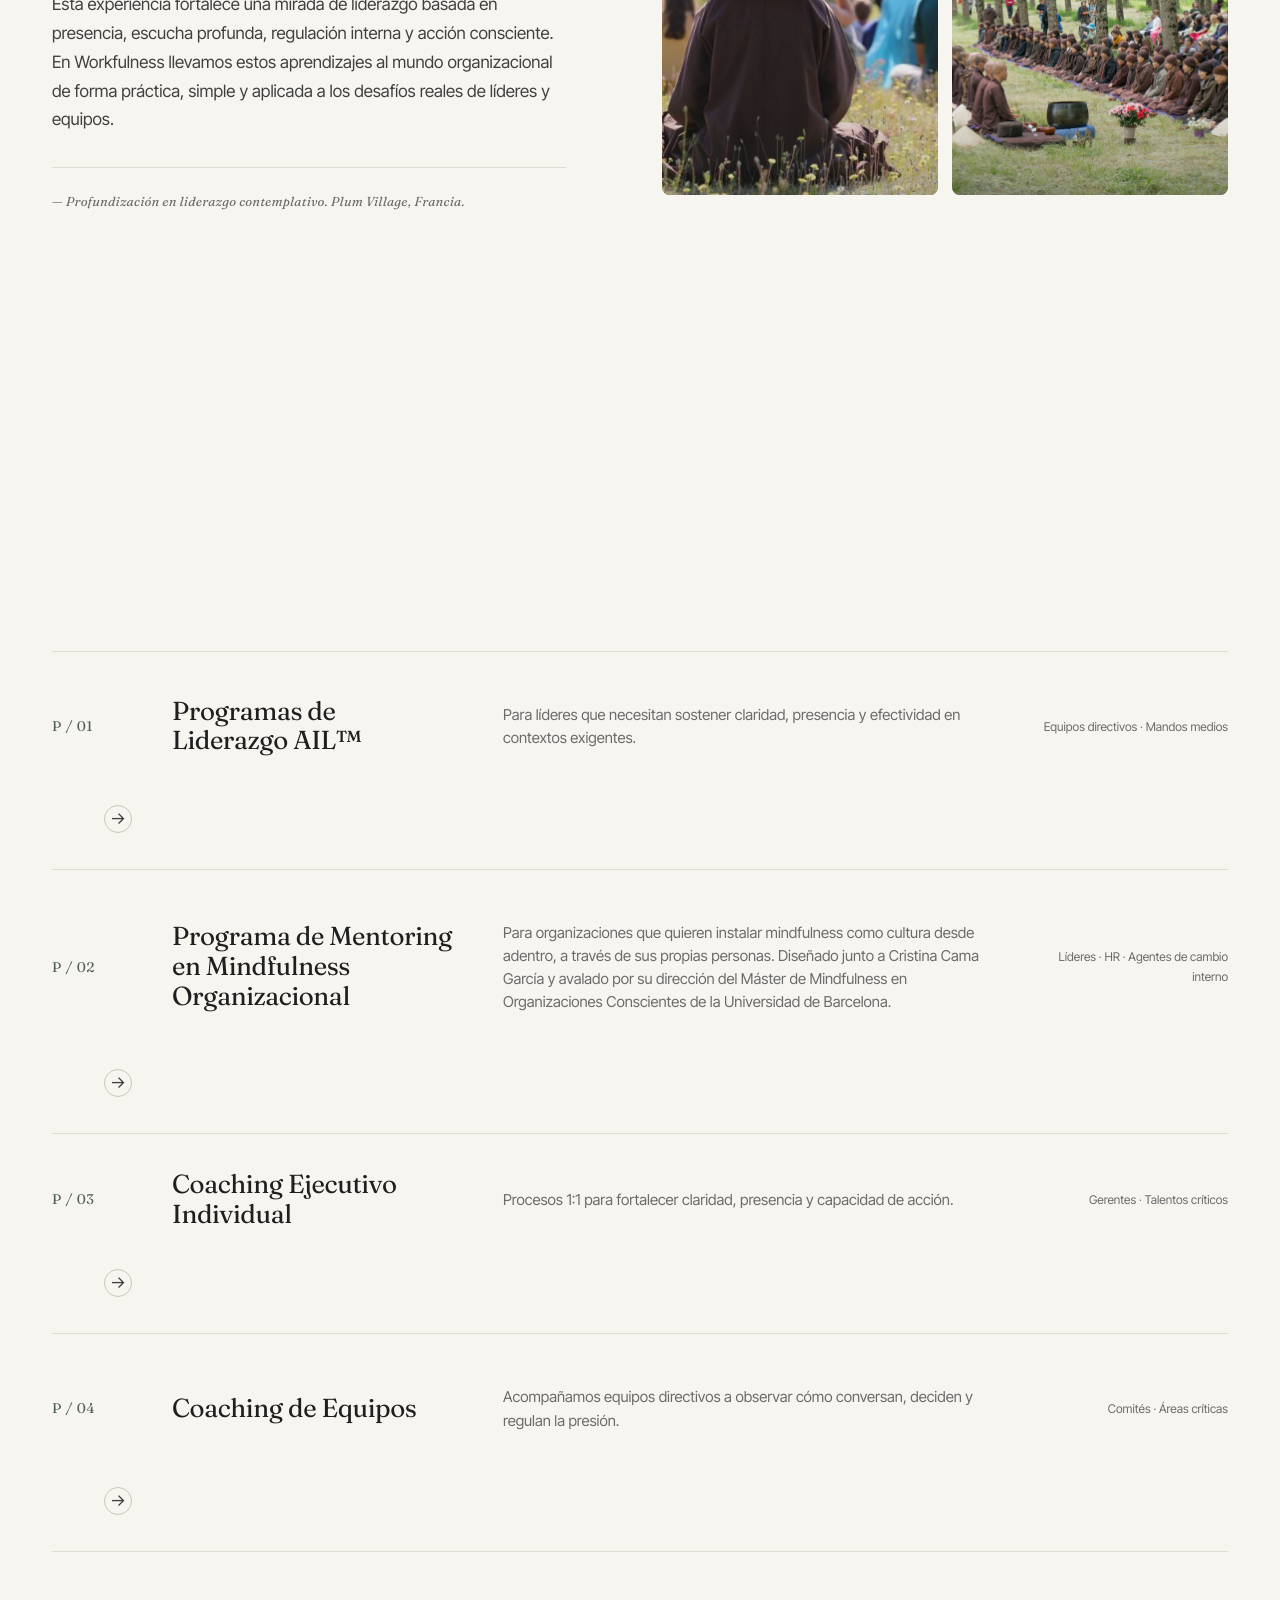
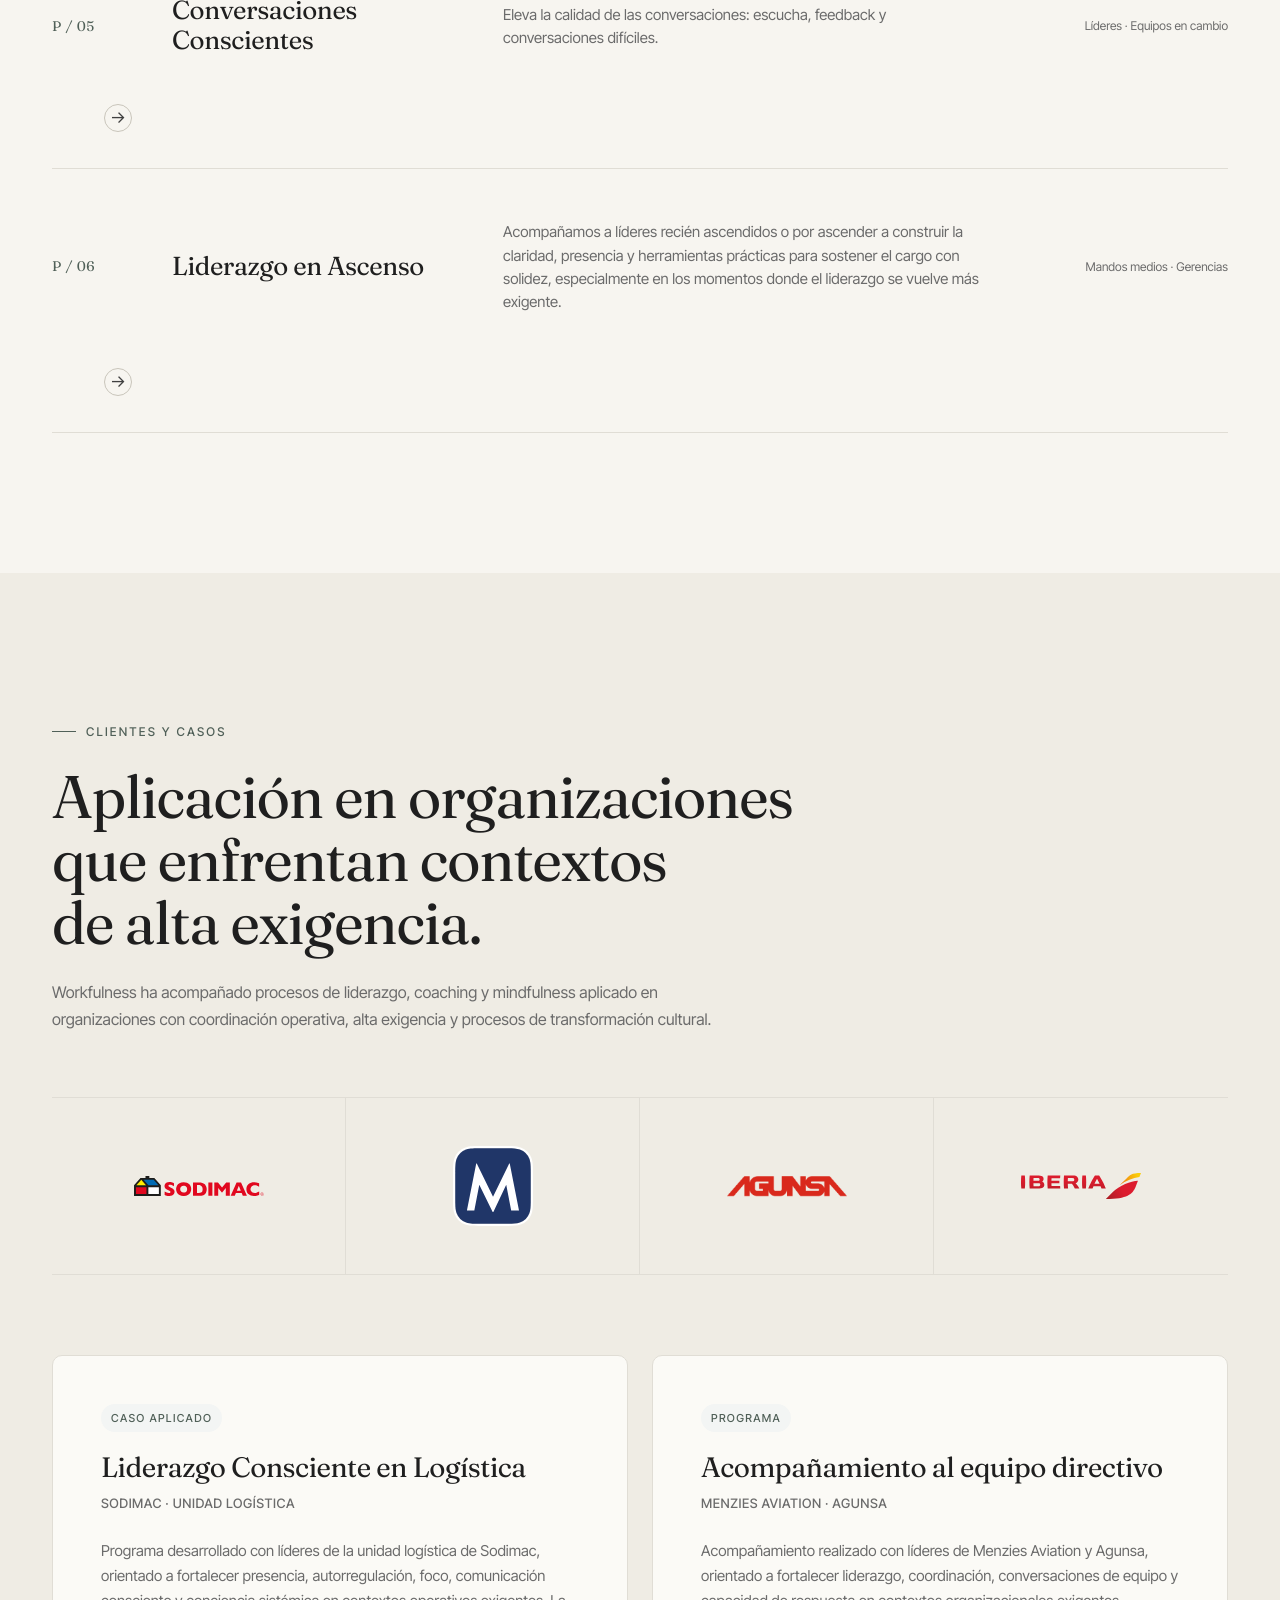
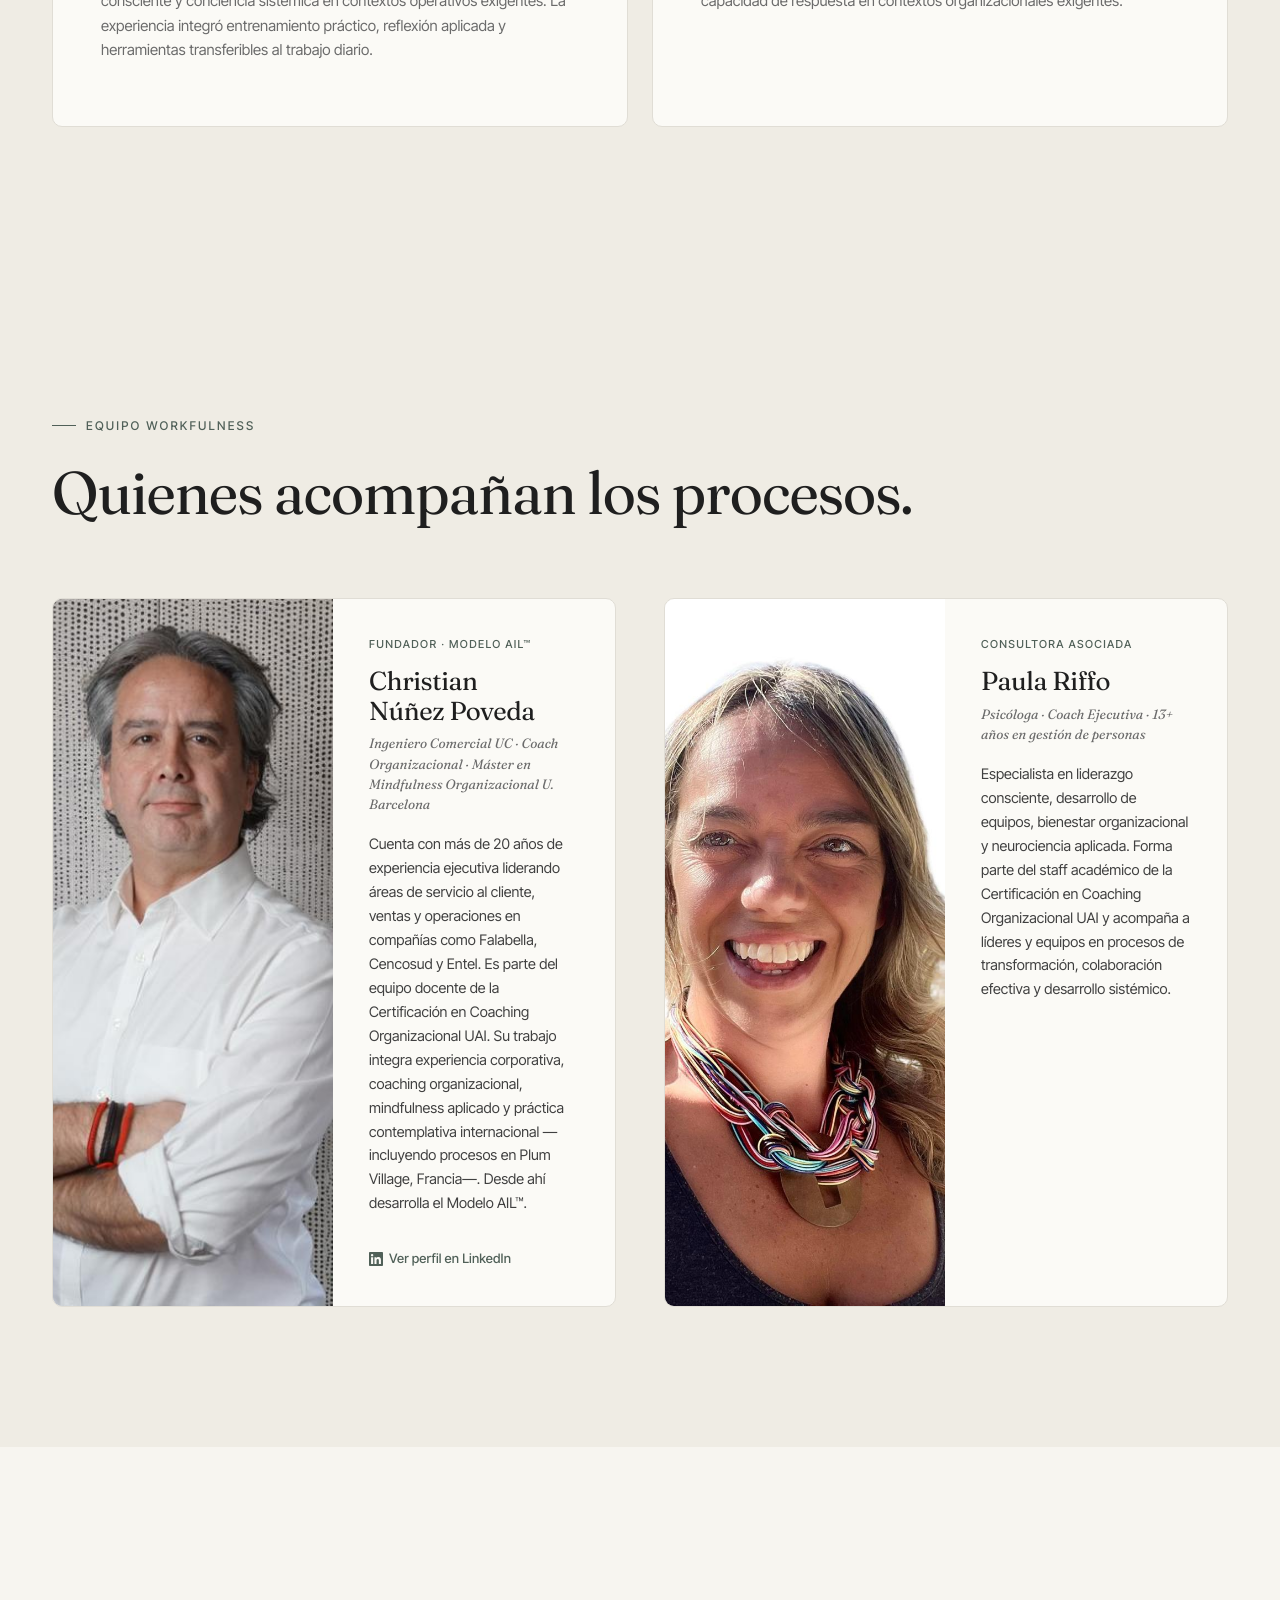
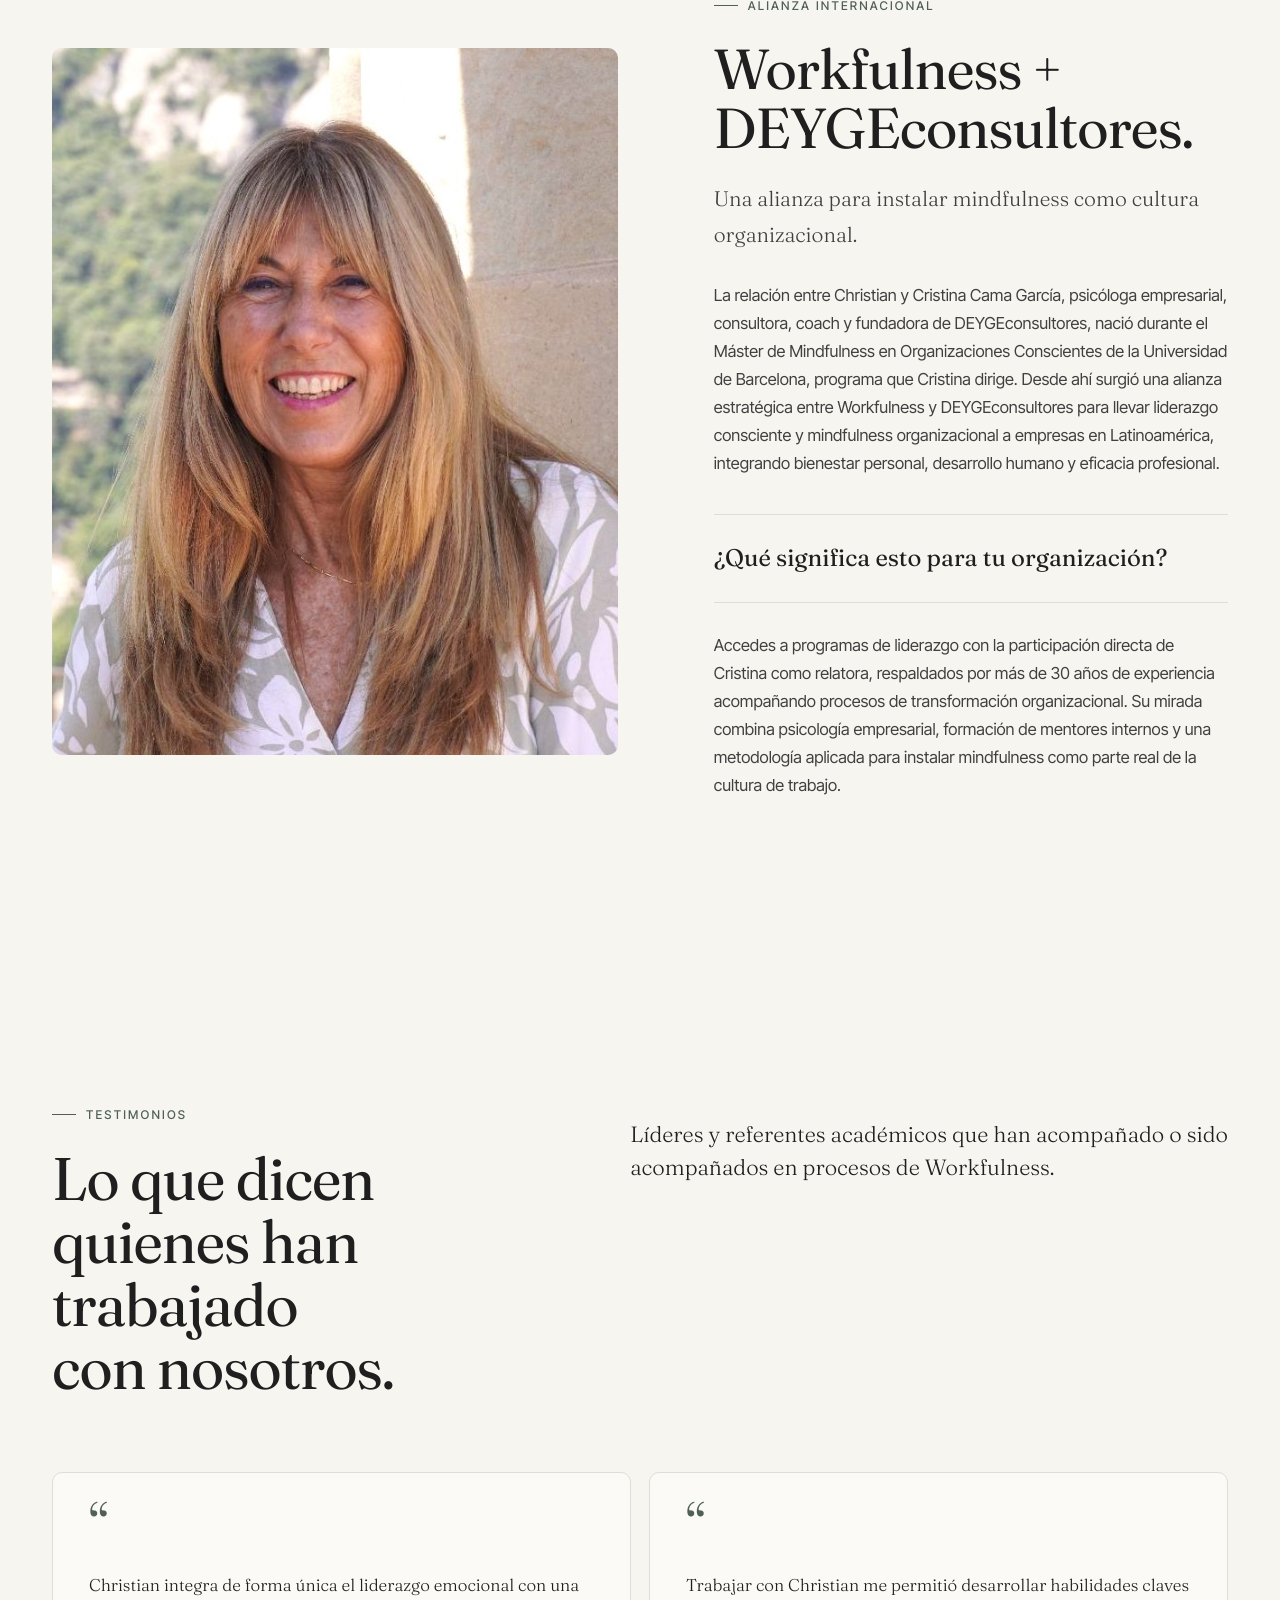
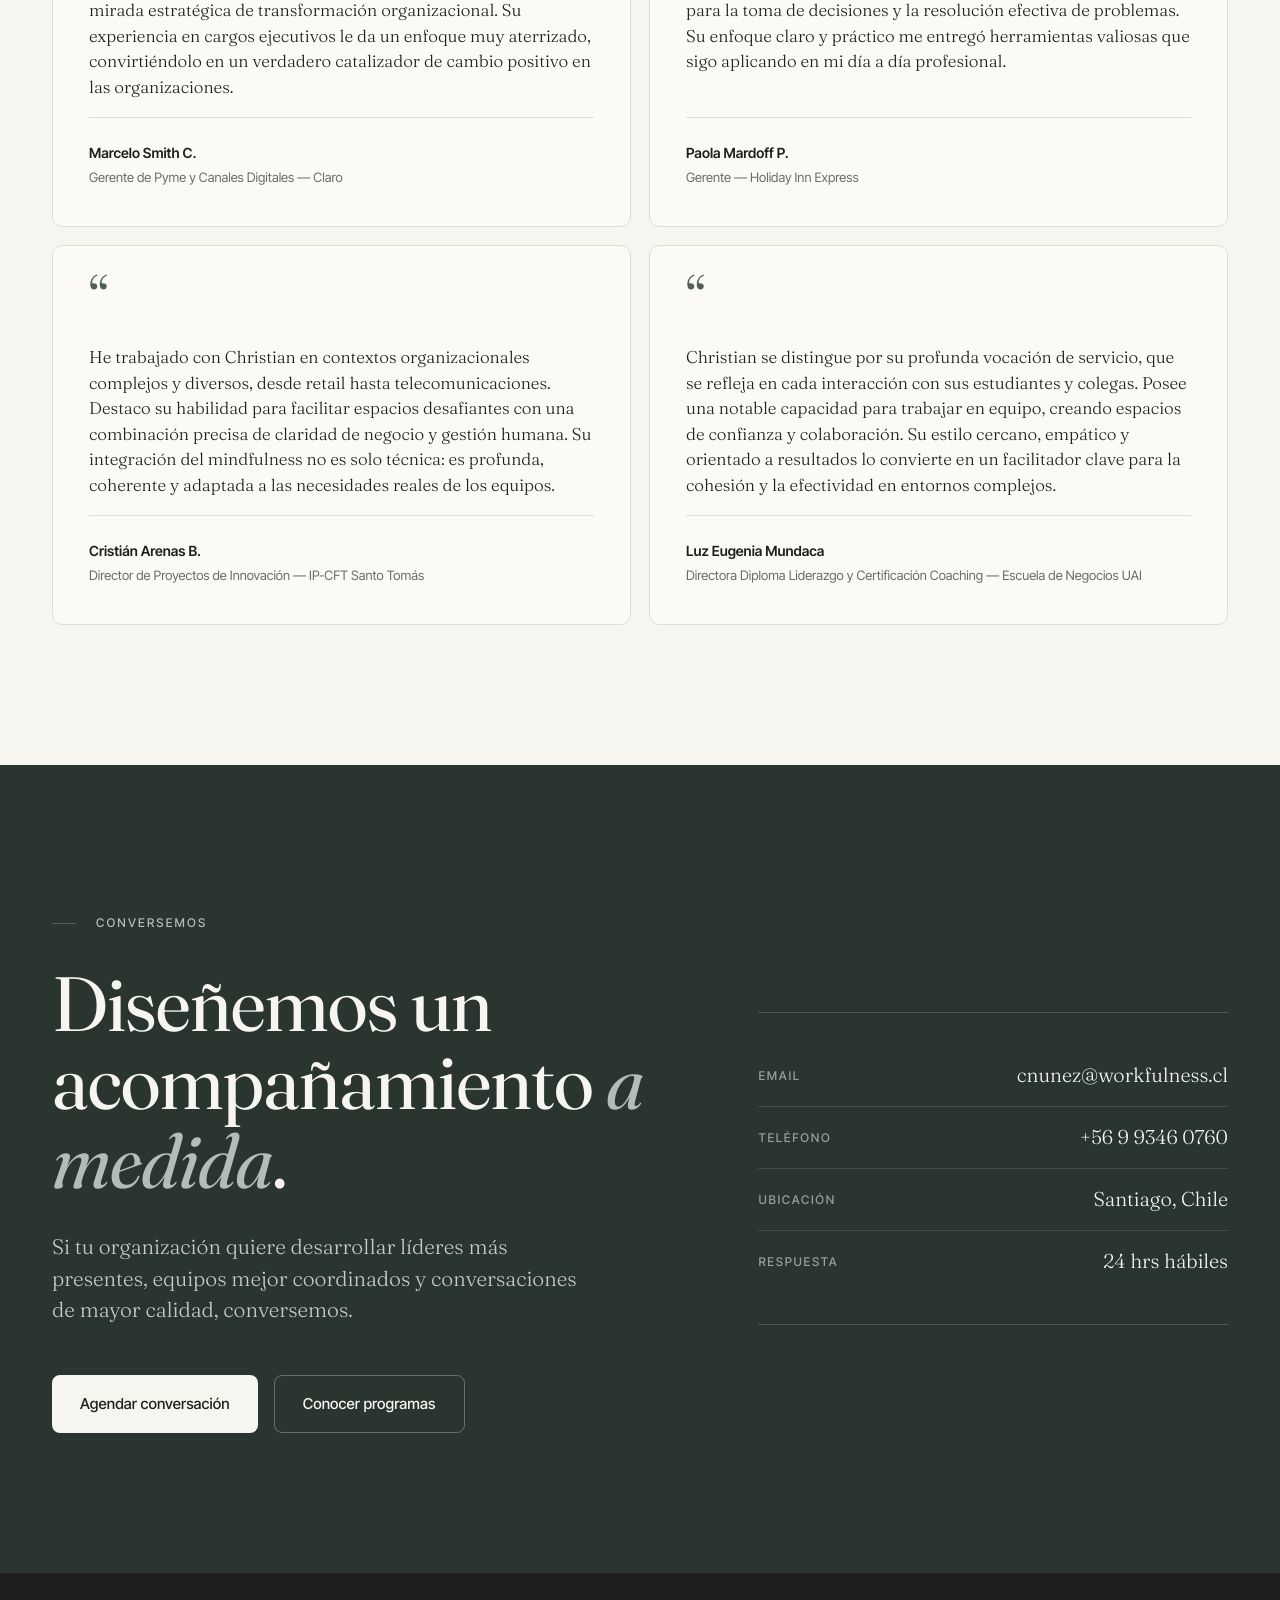
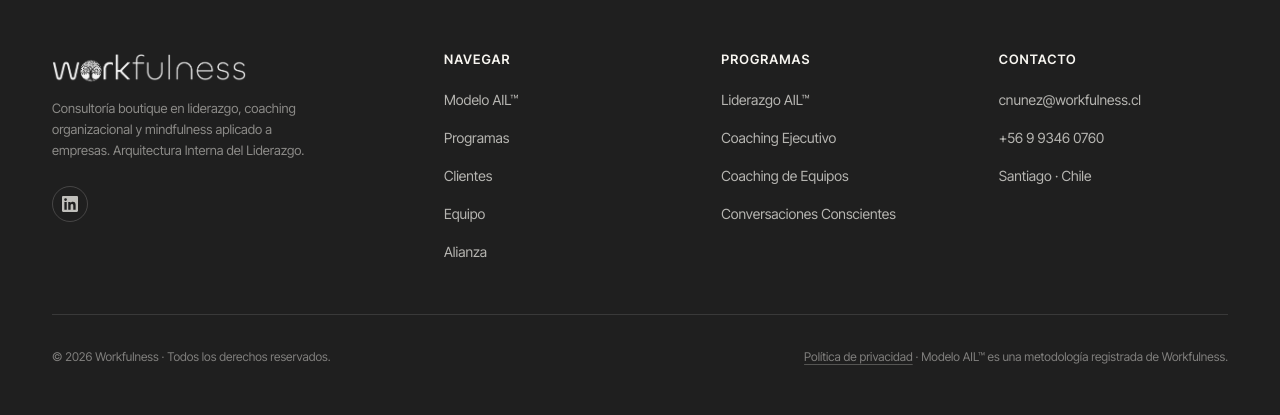
==== commit fdbc0422: "Mostrar Habla con tu IA junto a Agendar conversación en la portada" ====
--- a/index.html
+++ b/index.html
@@ -273,7 +273,7 @@
 .menu-toggle.open span:nth-child(2){opacity:0}
 .menu-toggle.open span:nth-child(3){transform:translateY(-6.5px) rotate(-45deg)}
 .mobile-nav{position:fixed;inset:72px 0 0 0;background:var(--paper);z-index:49;padding:40px 32px;display:none;flex-direction:column;gap:0;transform:translateY(-8px);opacity:0;transition:opacity .3s var(--ease),transform .35s var(--ease)}
-.mobile-nav.open{display:flex;opacity:1;transform:none}
+.mobile-nav.open{display:flex;opacity:1;transform:none;overflow-y:auto}
 .mobile-nav a{font-family:var(--serif);font-size:28px;font-weight:300;color:var(--graphite-900);padding:18px 0;border-bottom:1px solid var(--line);transition:color .2s var(--ease),padding-left .25s var(--ease)}
 .mobile-nav a:hover{color:var(--forest-600);padding-left:8px}
 .mobile-nav .mobile-cta{margin-top:32px;background:var(--graphite-900);color:var(--paper);font-family:var(--sans);font-size:15px;font-weight:500;padding:18px 24px;border-radius:8px;text-align:center;border-bottom:0}
@@ -436,7 +436,7 @@
       <a href="#equipo">Equipo</a>
       <a href="#alianza">Alianza</a>
       <a href="#contacto">Contacto</a>
-      <a href="https://ia.workfulness.cl">Probar IA</a>
+      <a href="https://ai.workfulness.cl">Habla con tu IA</a>
     </nav>
     <a href="#contacto" class="cta-header">Agendar conversación</a>
     <button class="menu-toggle" id="menuToggle" aria-label="Abrir menú" aria-expanded="false" aria-controls="mobileNav">
@@ -451,7 +451,7 @@
   <a href="#equipo">Equipo</a>
   <a href="#alianza">Alianza</a>
   <a href="#contacto">Contacto</a>
-  <a href="https://ia.workfulness.cl">Probar IA</a>
+  <a href="https://ai.workfulness.cl">Habla con tu IA</a>
   <a href="#contacto" class="mobile-cta">Agendar conversación</a>
 </nav>
 
@@ -466,6 +466,7 @@
       <div class="hero-actions">
         <a href="#programas" class="btn btn-primary">Conocer programas</a>
         <a href="#contacto" class="btn btn-secondary">Agendar conversación</a>
+        <a href="https://ai.workfulness.cl" class="btn btn-secondary">Habla con tu IA</a>
       </div>
     </div>
     <div class="hero-meta reveal" style="transition-delay:.15s">
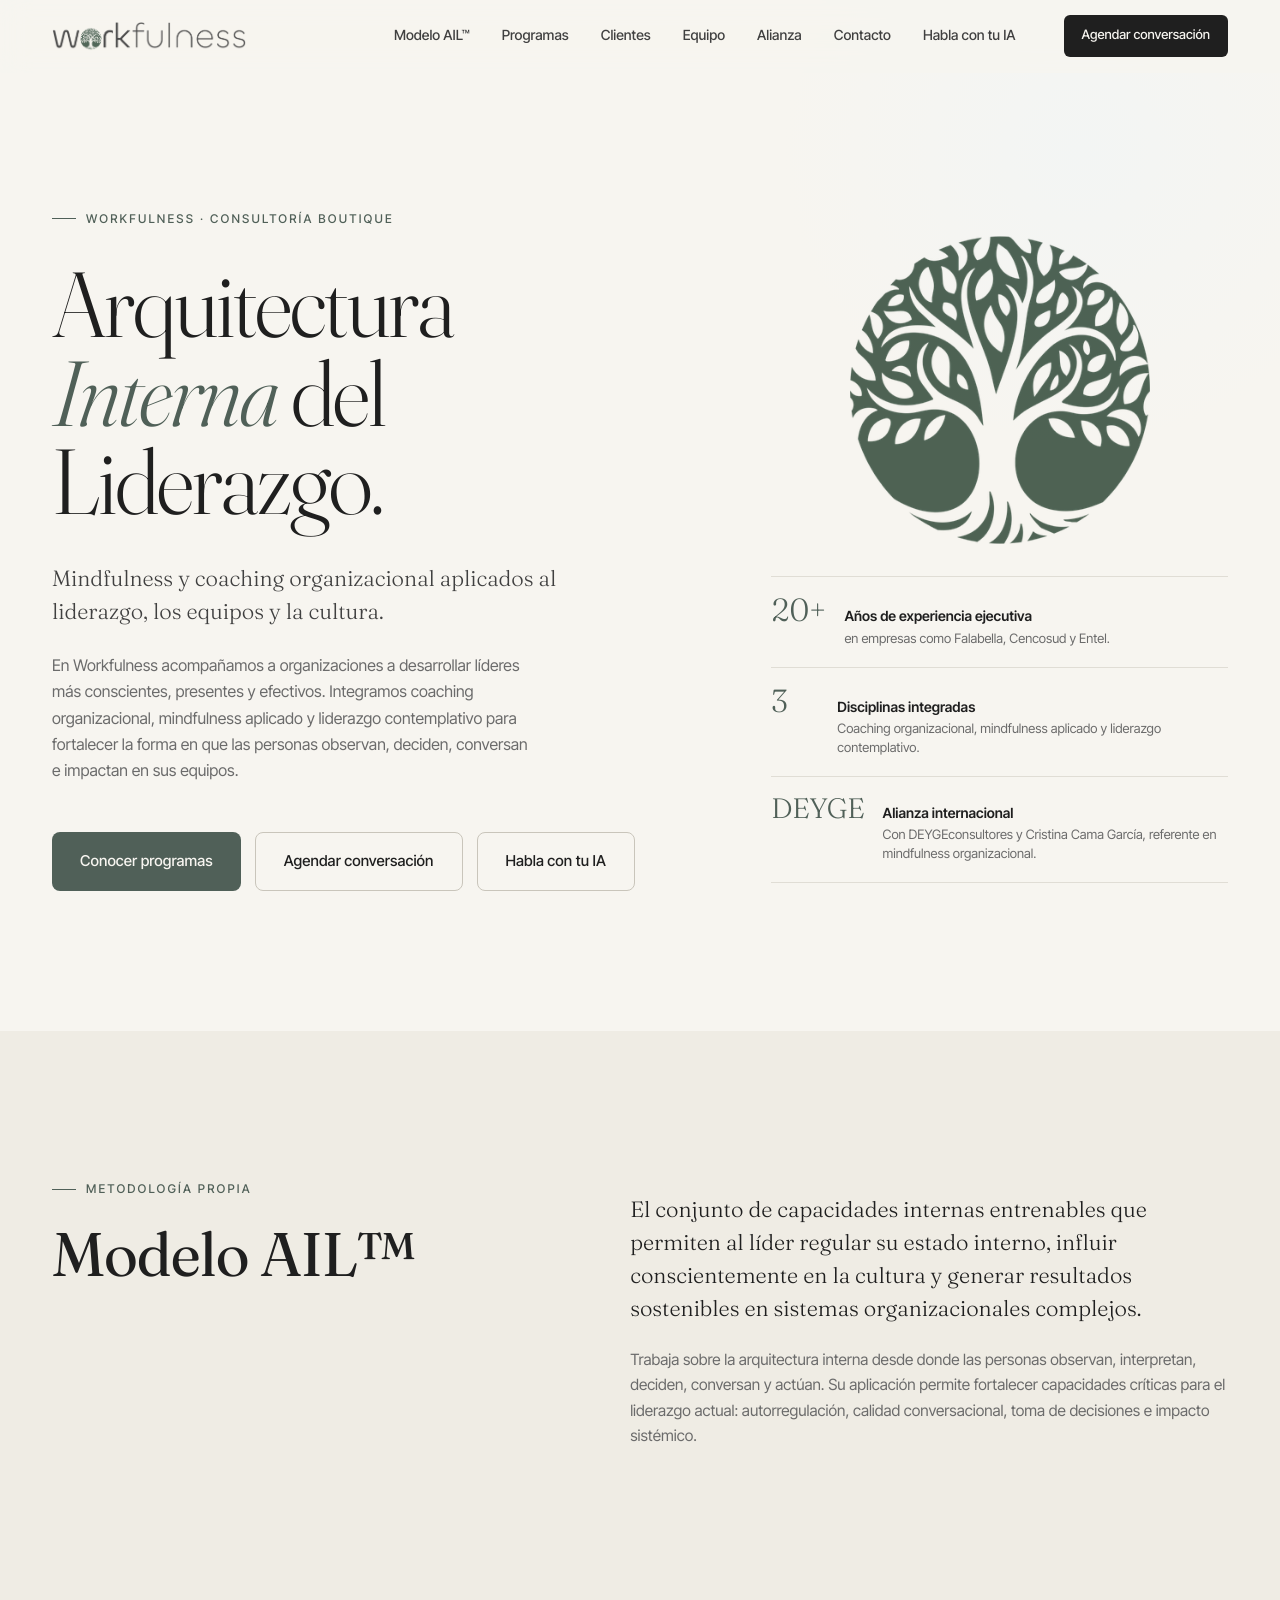
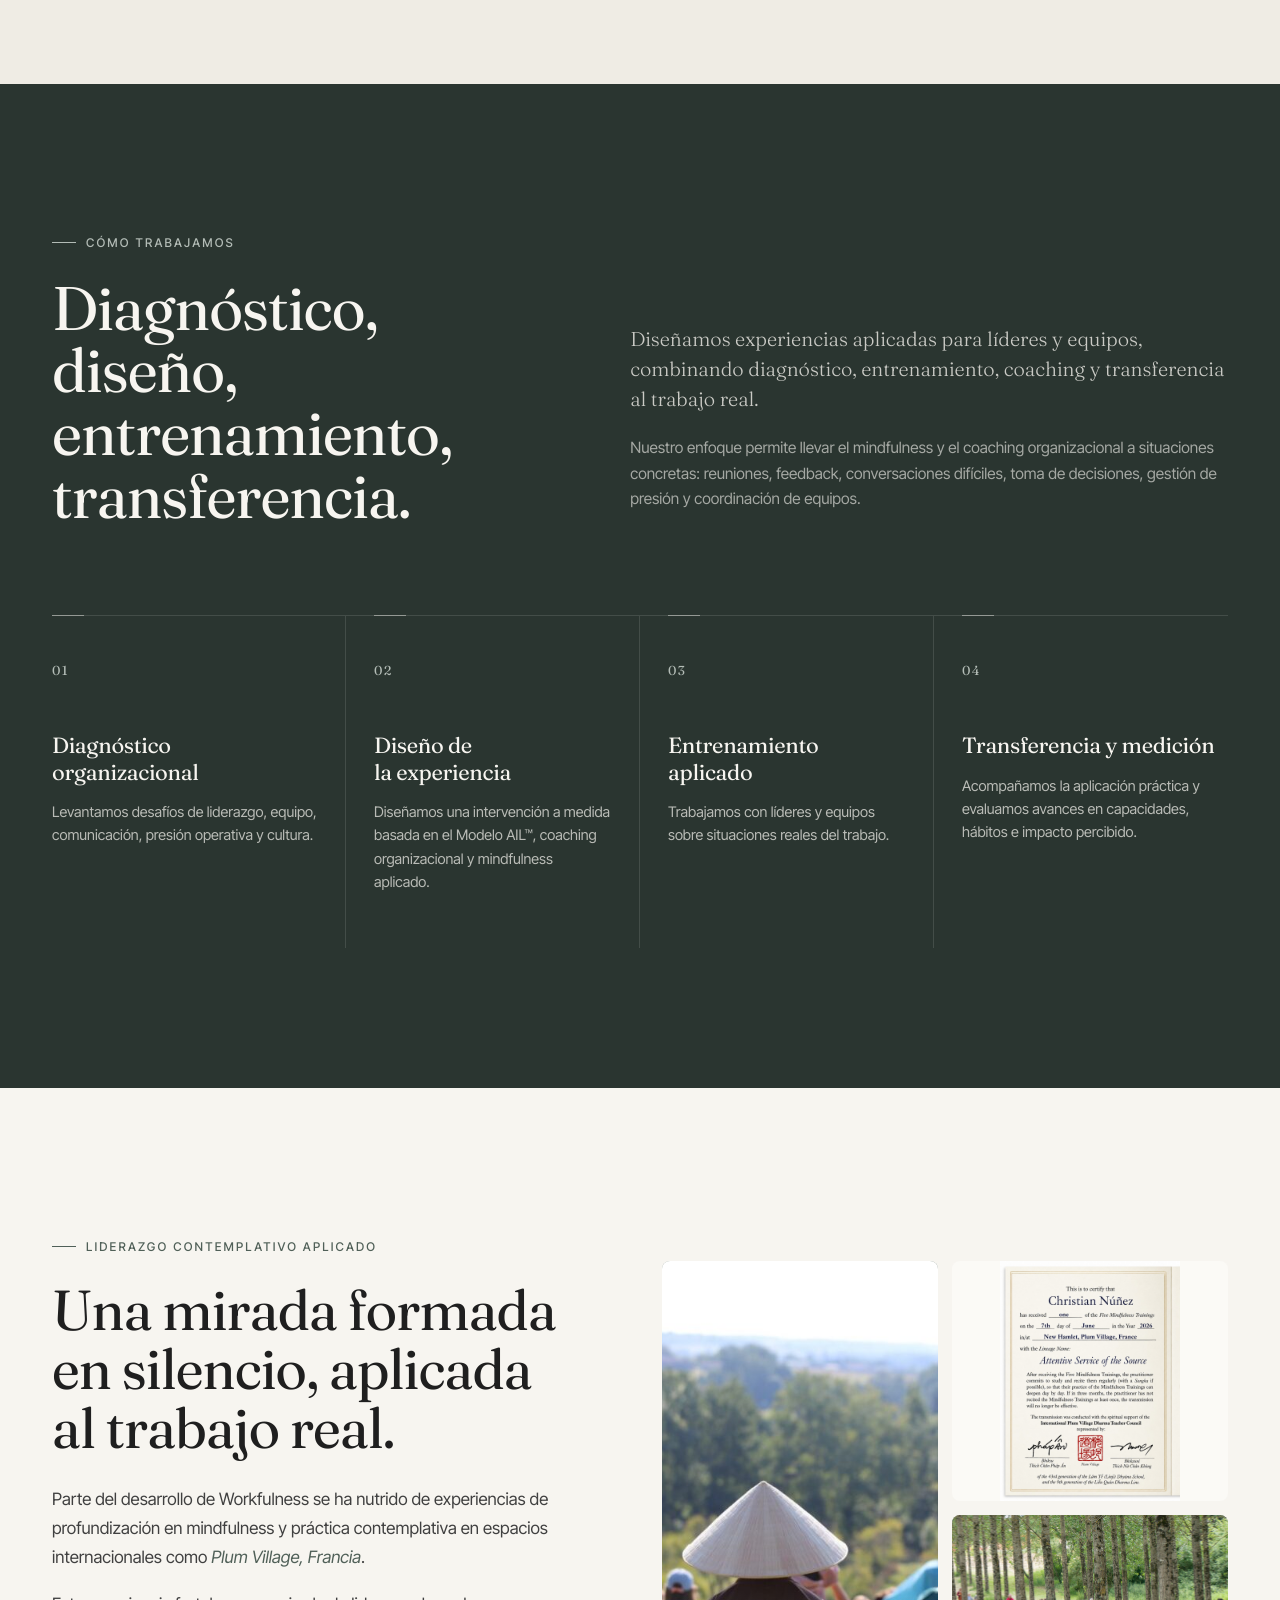
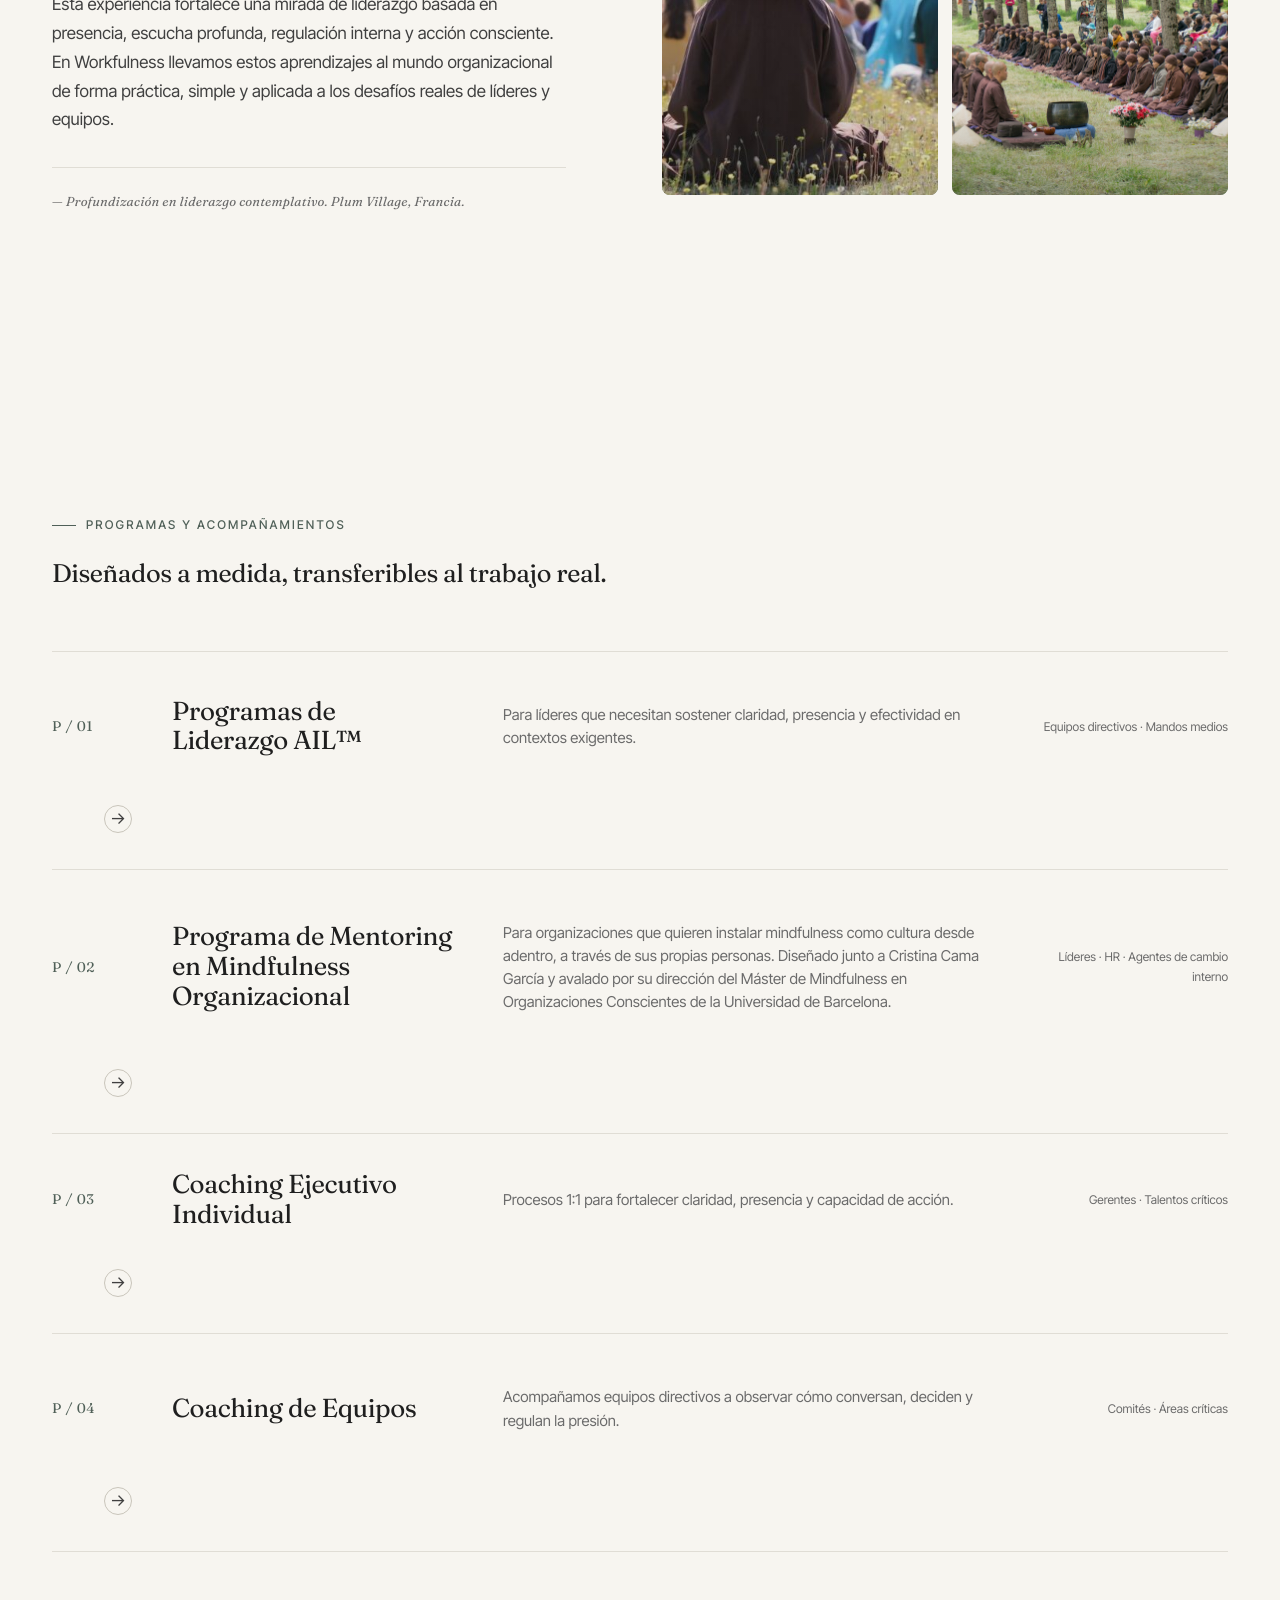
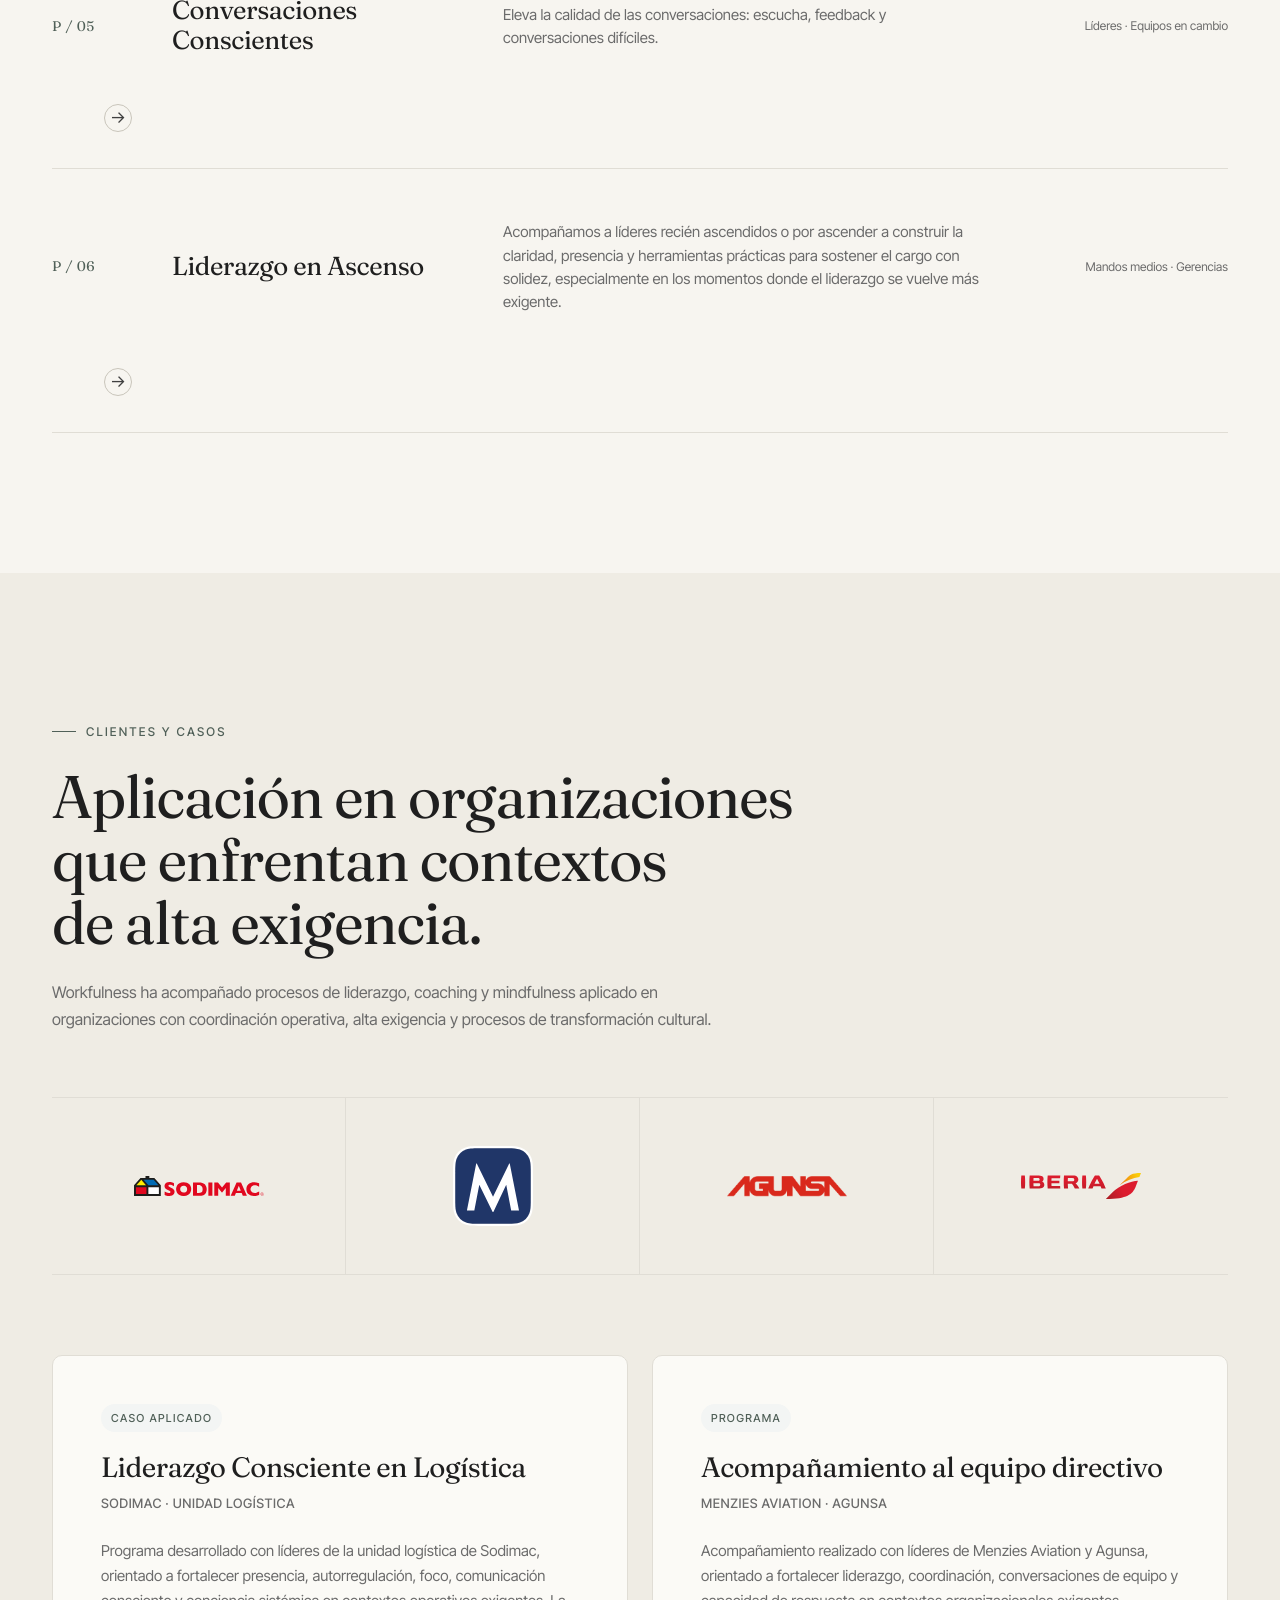
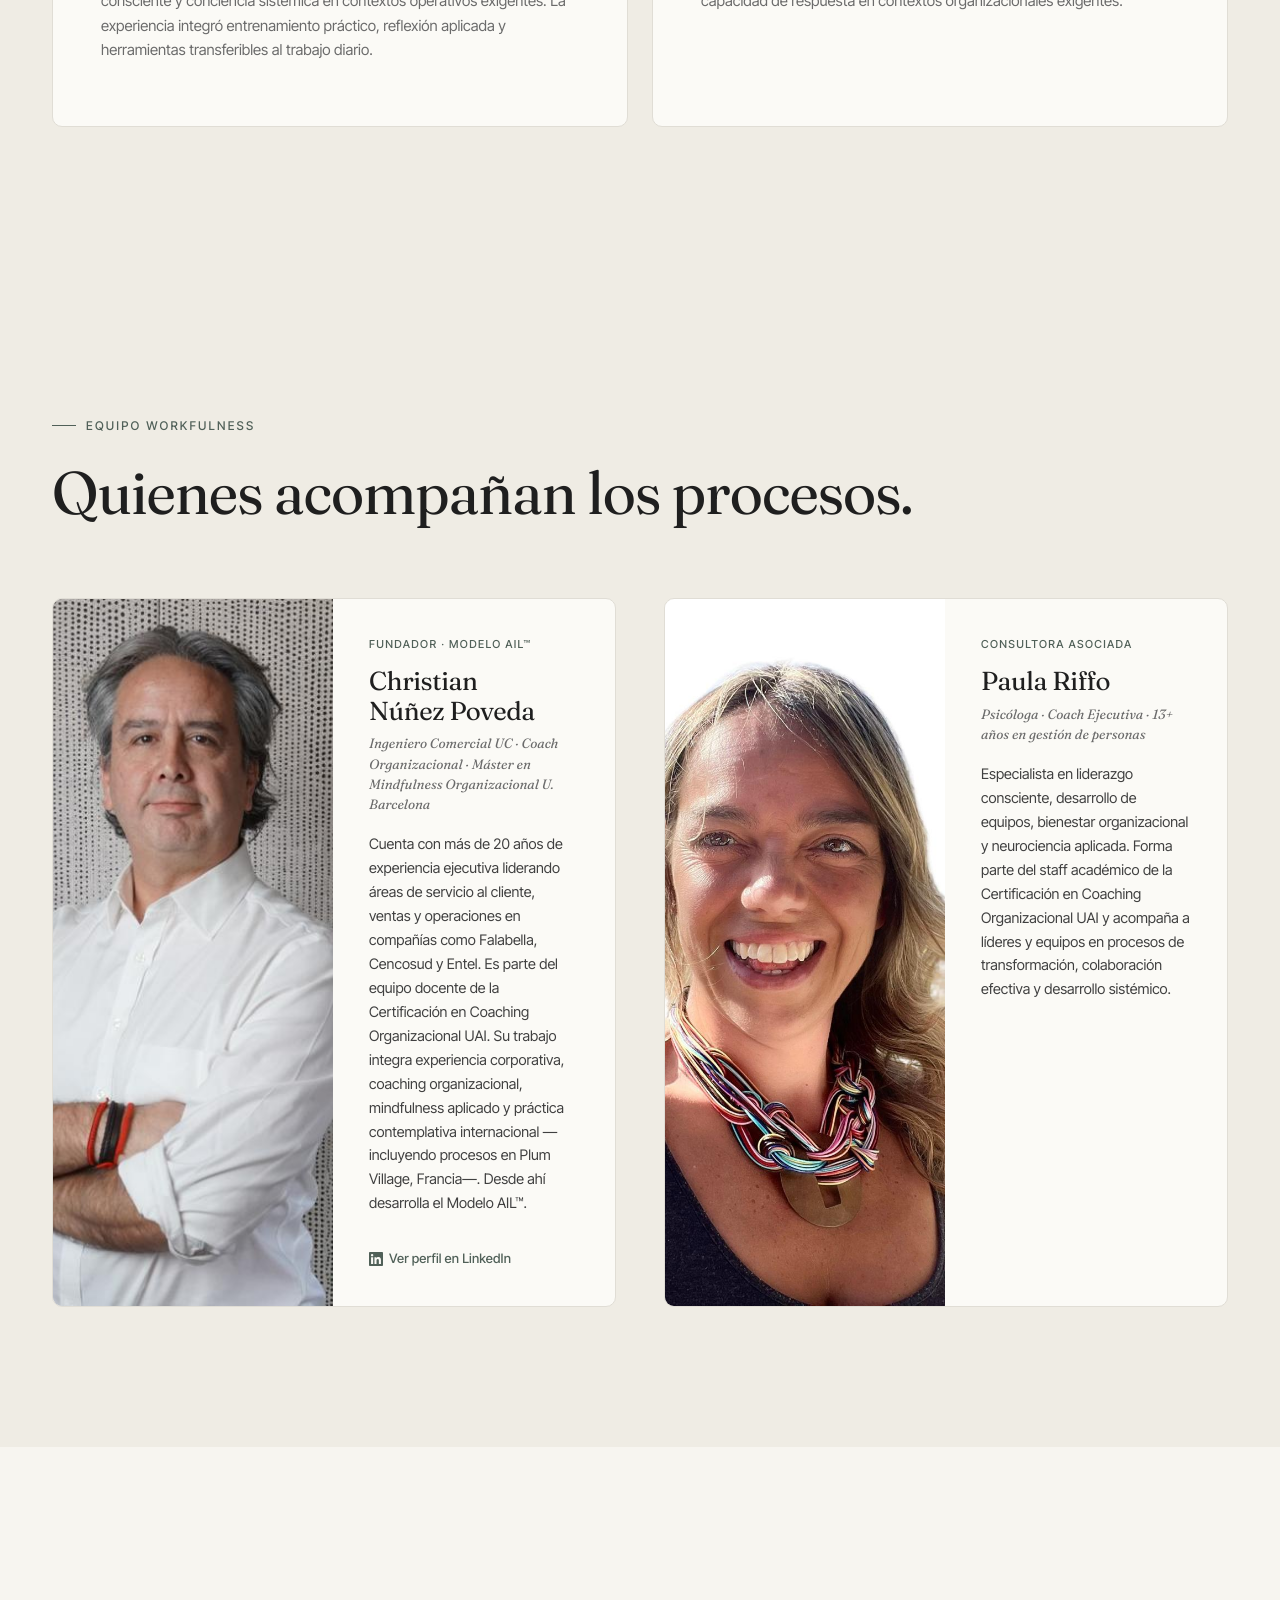
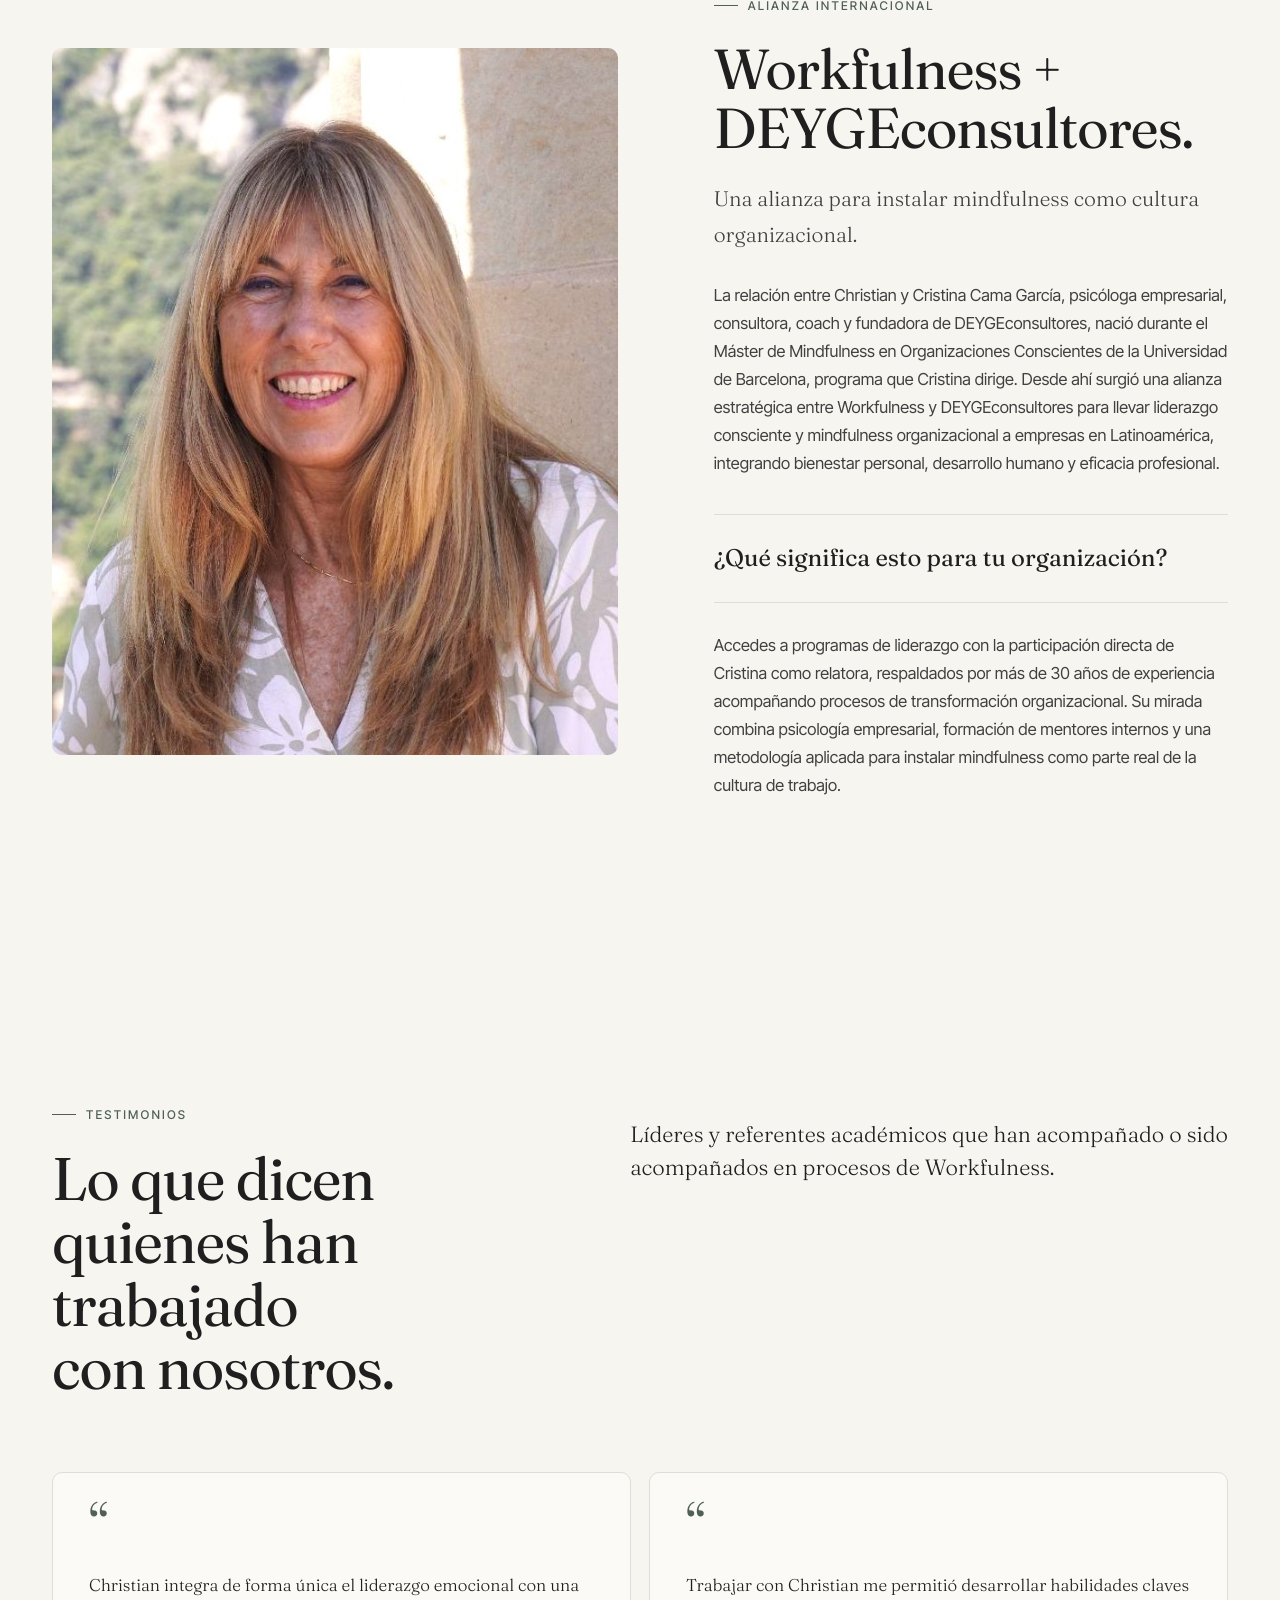
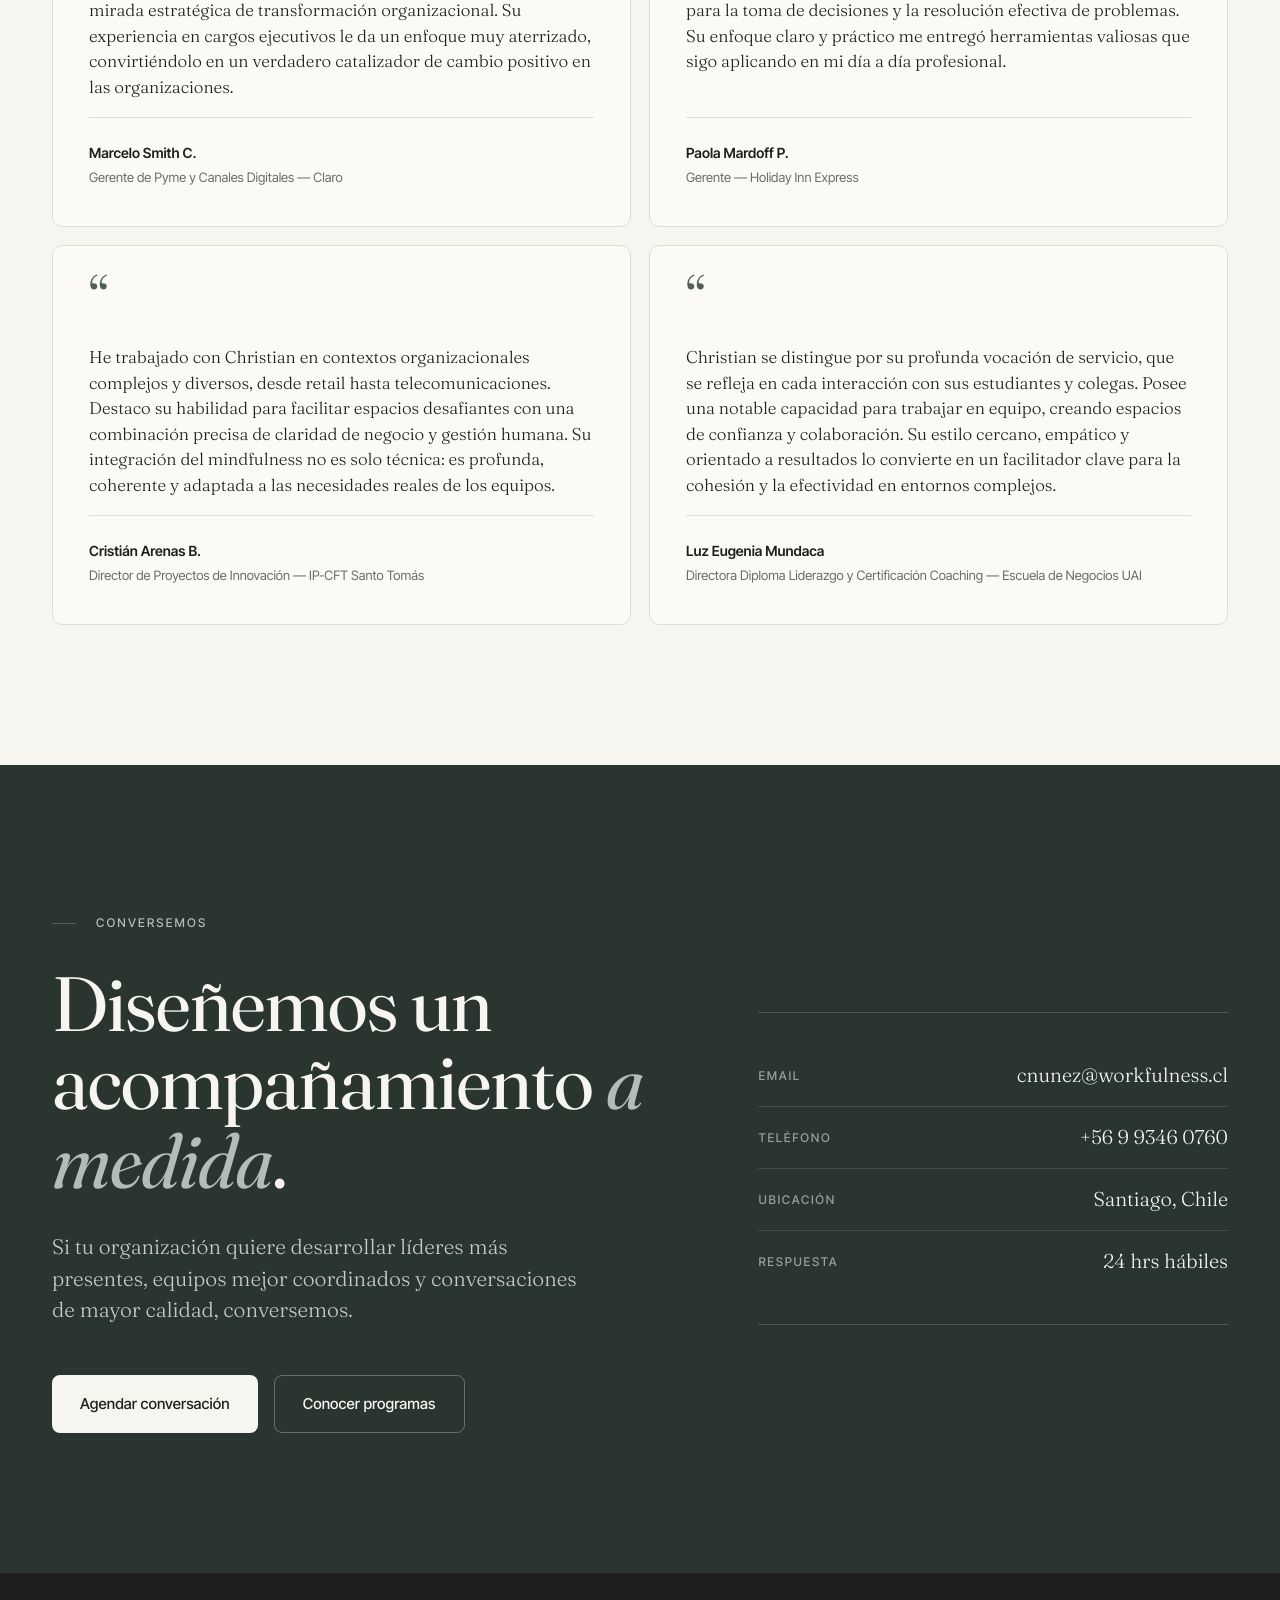
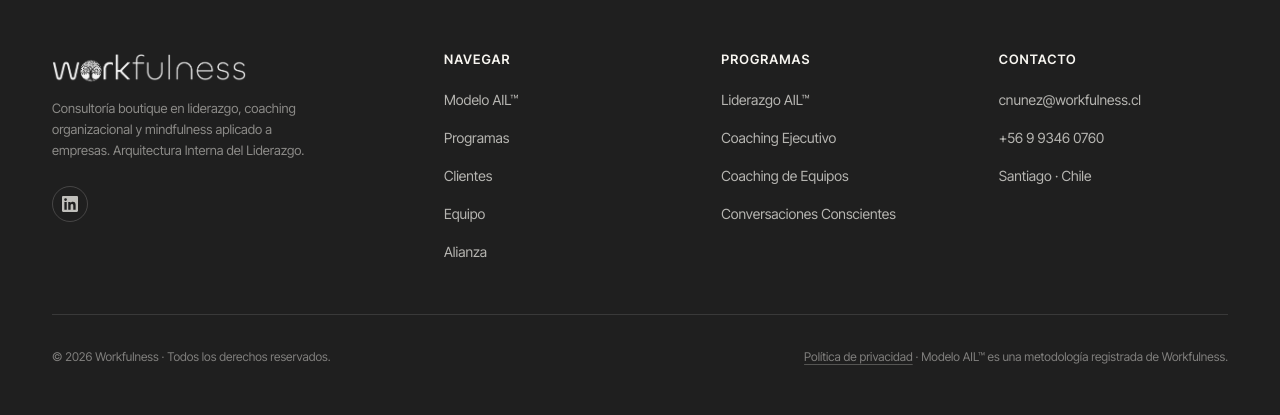
==== commit 9698813f: "Abrir Workfulness AIL directamente desde «Habla con tu IA»" ====
--- a/index.html
+++ b/index.html
@@ -436,7 +436,7 @@
       <a href="#equipo">Equipo</a>
       <a href="#alianza">Alianza</a>
       <a href="#contacto">Contacto</a>
-      <a href="https://ai.workfulness.cl">Habla con tu IA</a>
+      <a href="https://conversa.workfulness.cl">Habla con tu IA</a>
     </nav>
     <a href="#contacto" class="cta-header">Agendar conversación</a>
     <button class="menu-toggle" id="menuToggle" aria-label="Abrir menú" aria-expanded="false" aria-controls="mobileNav">
@@ -451,7 +451,7 @@
   <a href="#equipo">Equipo</a>
   <a href="#alianza">Alianza</a>
   <a href="#contacto">Contacto</a>
-  <a href="https://ai.workfulness.cl">Habla con tu IA</a>
+  <a href="https://conversa.workfulness.cl">Habla con tu IA</a>
   <a href="#contacto" class="mobile-cta">Agendar conversación</a>
 </nav>
 
@@ -466,7 +466,7 @@
       <div class="hero-actions">
         <a href="#programas" class="btn btn-primary">Conocer programas</a>
         <a href="#contacto" class="btn btn-secondary">Agendar conversación</a>
-        <a href="https://ai.workfulness.cl" class="btn btn-secondary">Habla con tu IA</a>
+        <a href="https://conversa.workfulness.cl" class="btn btn-secondary">Habla con tu IA</a>
       </div>
     </div>
     <div class="hero-meta reveal" style="transition-delay:.15s">
